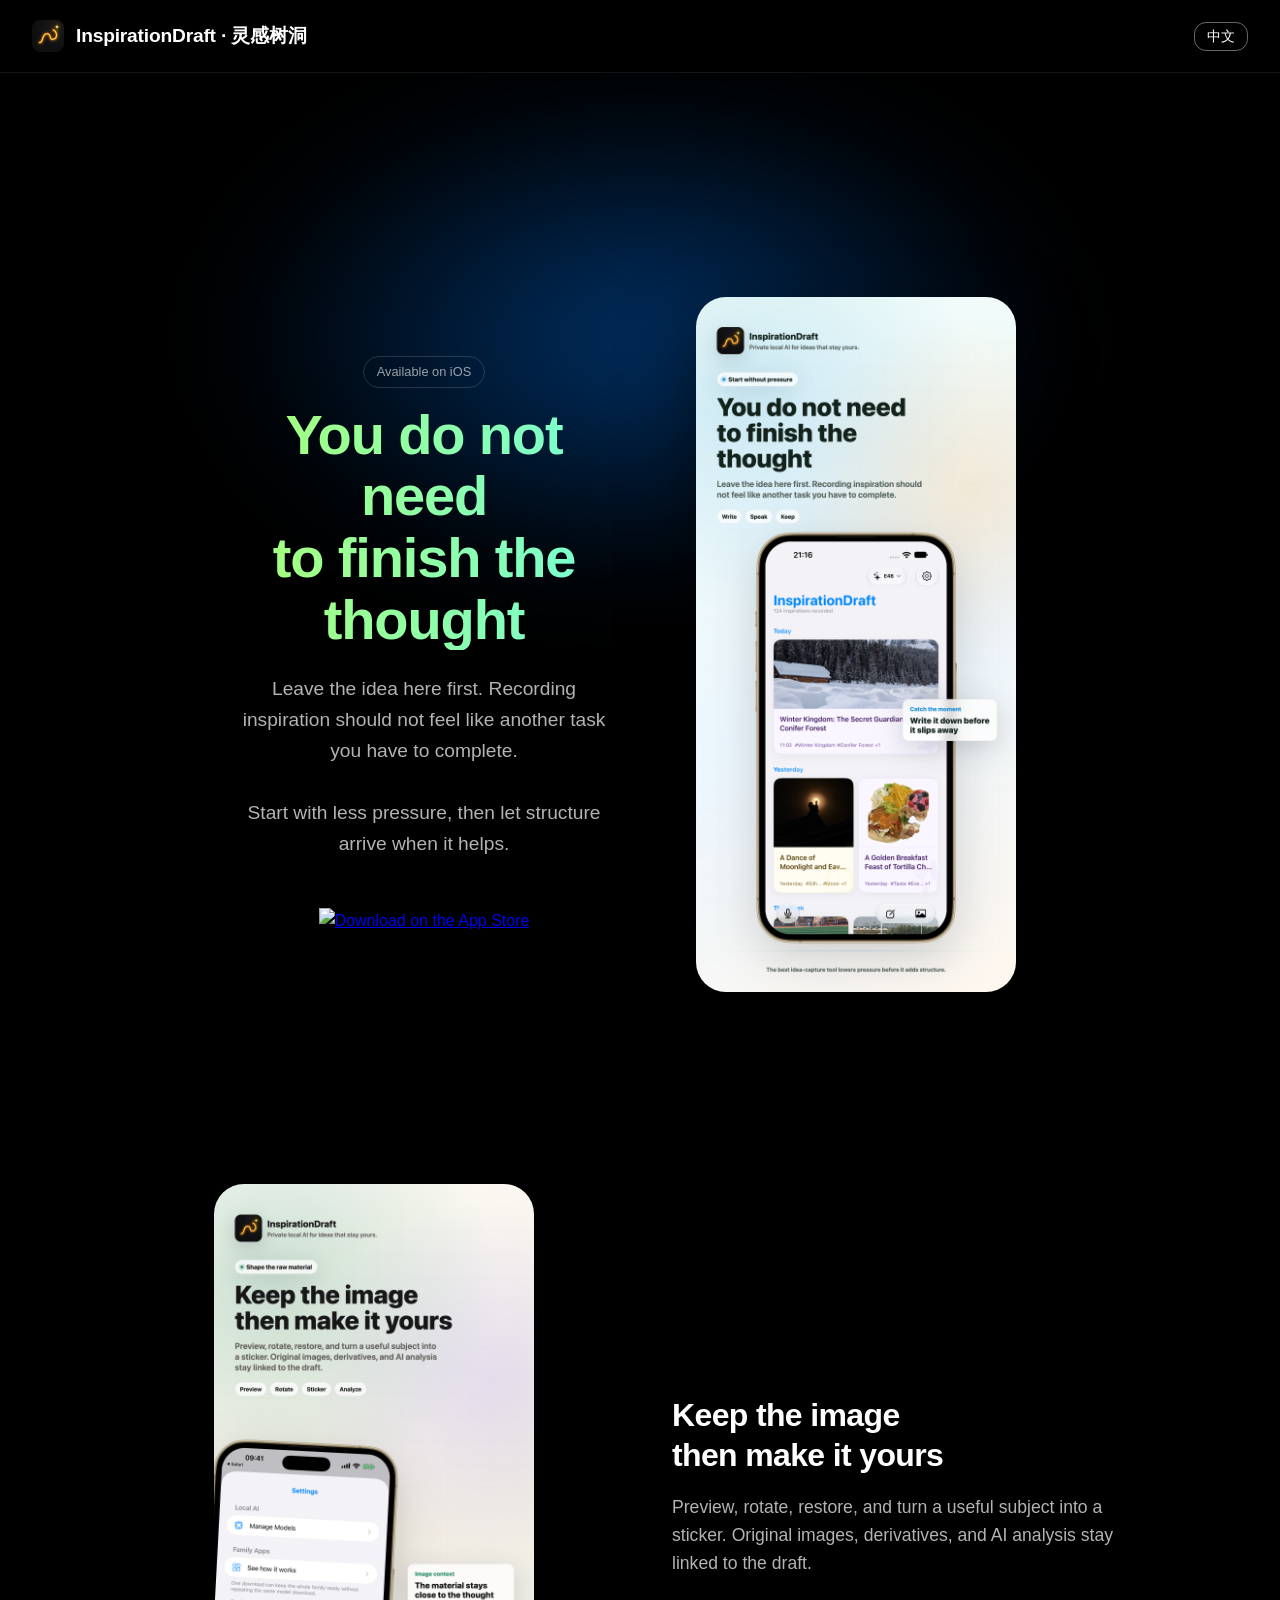
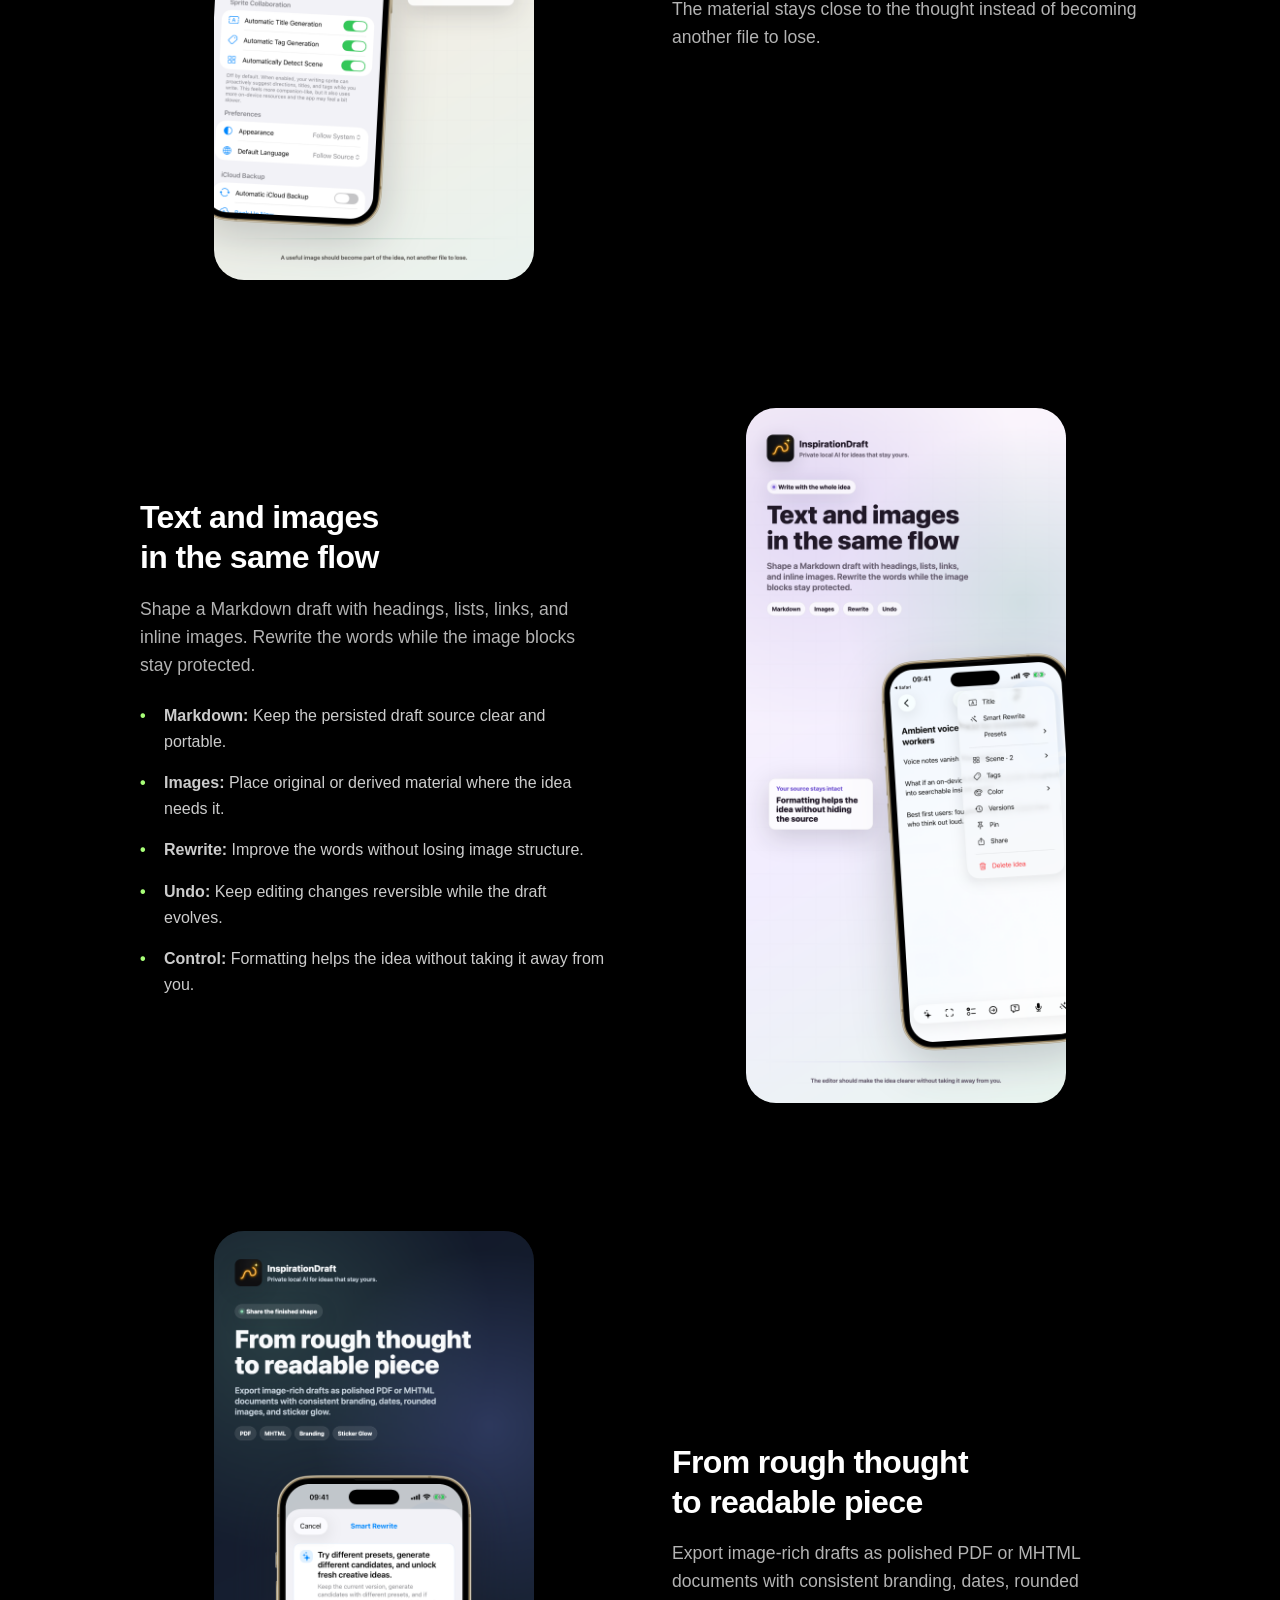
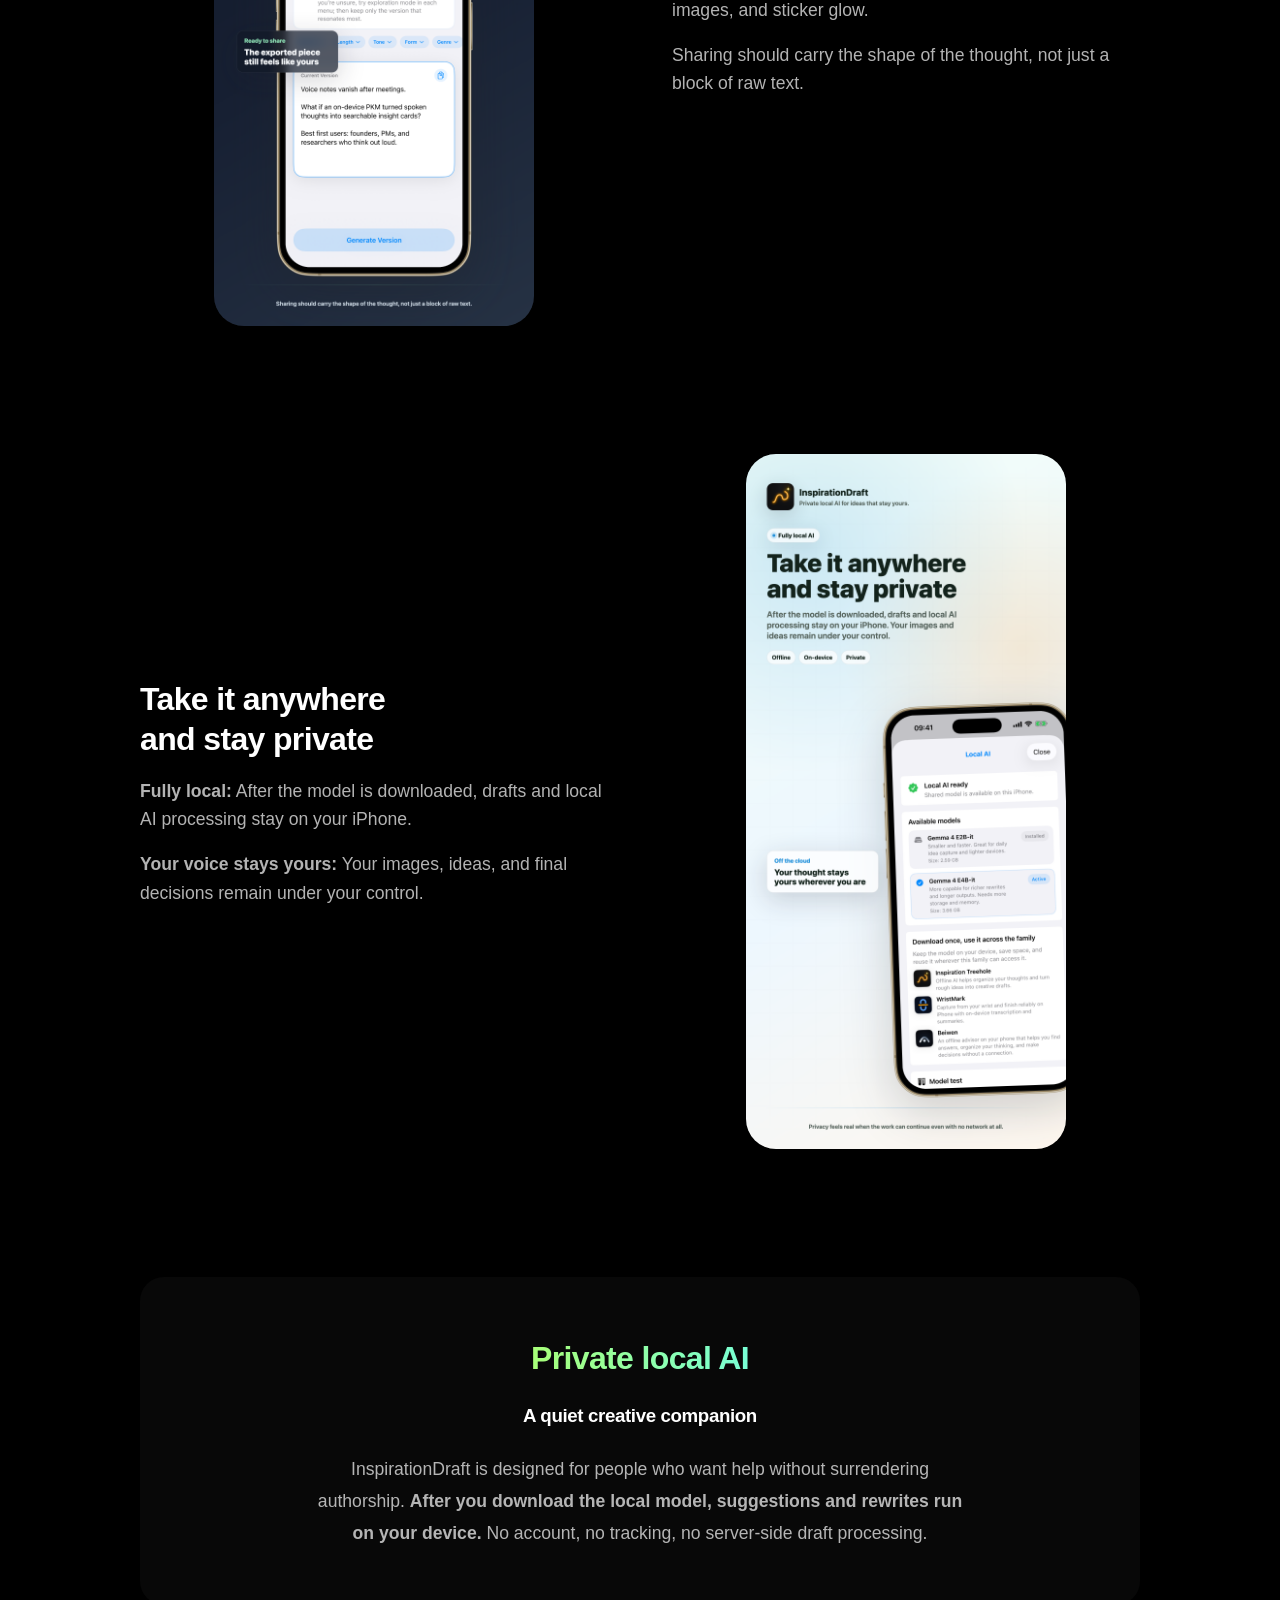
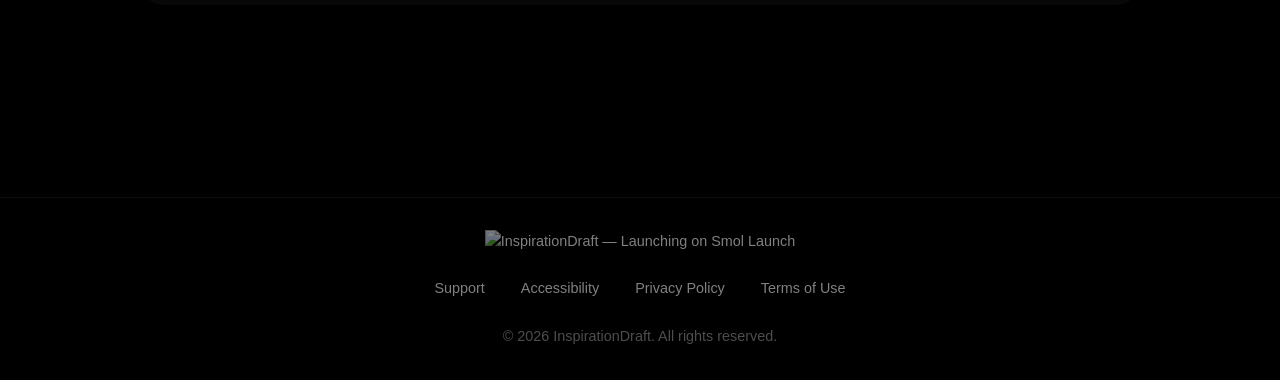
==== index.html @ 580e262c "site: remove third-party material example" ====
<!DOCTYPE html>
<html lang="en">
<head>
  <meta charset="UTF-8">
  <meta name="viewport" content="width=device-width, initial-scale=1.0">
  <title>InspirationDraft · 灵感树洞 — Every idea deserves to grow</title>
  <script src="js/main.js" defer></script>
  <link rel="stylesheet" href="css/style.css">
  <style>
    body { padding: 0; margin: 0; font-family: -apple-system, BlinkMacSystemFont, "Segoe UI", Roboto, Helvetica, Arial, sans-serif; background: #000; color: #fff; line-height: 1.6; }
    .text-gradient { background: linear-gradient(90deg, #a8ff78, #78ffd6); -webkit-background-clip: text; -webkit-text-fill-color: transparent; }
    nav { display: flex; align-items: center; gap: 0.75rem; padding: 1.25rem 2rem; border-bottom: 1px solid rgba(255,255,255,0.08); background: rgba(0,0,0,0.8); backdrop-filter: blur(10px); position: sticky; top: 0; z-index: 100; }
    .container { max-width: 1000px; margin: 0 auto; padding: 4rem 2rem; }
    
    /* Hero */
    .hero { display: flex; align-items: center; gap: 4rem; margin-bottom: 6rem; }
    .hero-text { flex: 1; }
    .hero h1 { font-size: 3.5rem; margin-bottom: 1.5rem; line-height: 1.1; letter-spacing: -0.02em; }
    .hero p { font-size: 1.2rem; color: rgba(255,255,255,0.7); margin-bottom: 2rem; }
    
    .hero-visual { flex: 1; display: flex; justify-content: center; }
    .screenshot-frame {
        width: min(100%, 320px);
        aspect-ratio: 1320 / 2868;
        border-radius: 30px;
        overflow: hidden;
        background: rgba(255,255,255,0.04);
        box-shadow: 0 24px 70px rgba(0,0,0,0.5);
    }
    .screenshot-frame img {
        display: block;
        width: 100%;
        height: 100%;
        object-fit: cover;
    }

    /* Feature Rows */
    .feature-row { display: flex; align-items: center; gap: 4rem; margin-bottom: 8rem; }
    .feature-row:nth-child(even) { flex-direction: row-reverse; }
    .feature-text { flex: 1; }
    .feature-text h2 { font-size: 2rem; margin-bottom: 1rem; line-height: 1.25; }
    .feature-text p { font-size: 1.1rem; color: rgba(255,255,255,0.7); }
    .feature-visual { flex: 1; display: flex; justify-content: center; }
    .feature-visual img.screenshot { width: 100%; height: 100%; }

    .methods-list { list-style: none; padding: 0; margin-top: 1.5rem; }
    .methods-list li { margin-bottom: 1rem; padding-left: 1.5rem; position: relative; color: rgba(255,255,255,0.8); }
    .methods-list li::before { content: "•"; color: #a8ff78; position: absolute; left: 0; font-weight: bold; }

    .privacy-section { background: rgba(255,255,255,0.03); border-radius: 24px; padding: 3.5rem 3rem; text-align: center; margin-bottom: 4rem; }
    .privacy-section h2 { margin-top: 0; font-size: 2rem; }

    footer { text-align: center; padding: 2rem; opacity: 0.5; font-size: 0.9rem; border-top: 1px solid rgba(255,255,255,0.1); }
    footer a { color: #fff; margin: 0 1rem; text-decoration: none; }
    footer a:hover { text-decoration: underline; }

    @media (max-width: 768px) {
        .hero, .feature-row, .feature-row:nth-child(even) { flex-direction: column; text-align: center; gap: 3rem; margin-bottom: 5rem; }
        .hero h1 { font-size: 2.5rem; }
        .methods-list li { text-align: left; }
    }
  </style>
</head>
<body>
  <nav id="site-nav" style="justify-content: space-between;">
    <div style="display:flex; align-items:center; gap:0.75rem;">
      <img src="icons/app_icon.png" alt="InspirationDraft Icon" style="width: 32px; height: 32px; border-radius: 8px;">
      <span data-i18n="nav.brand" style="font-weight: 600; font-size: 1.2rem; letter-spacing: -0.01em;">InspirationDraft · 灵感树洞</span>
    </div>
    <button onclick="toggleLang()" id="lang-btn" style="background:none; border:1px solid rgba(255,255,255,0.4); color:white; border-radius:12px; padding:4px 12px; cursor:pointer; font-size: 0.9rem;">中文</button>
  </nav>

  <div class="container">
    <!-- Hero Section -->
    <section class="hero">
      <div class="hero-text">
        <div data-i18n="hero.badge" style="display:inline-block; border: 1px solid rgba(255,255,255,0.15); border-radius: 20px; padding: 0.3rem 0.8rem; font-size: 0.8rem; margin-bottom: 1rem; color: rgba(255,255,255,0.6);">Available on iOS</div>
        <h1 class="text-gradient" data-i18n="hero.title">You do not need<br>to finish the thought</h1>
        <p data-i18n="hero.p1">Leave the idea here first. Recording inspiration should not feel like another task you have to complete.</p>
        <p data-i18n="hero.p2">Start with less pressure, then let structure arrive when it helps.</p>
        <a href="https://apps.apple.com/app/id6772732983" target="_blank" rel="noopener" style="display:inline-block; margin-top: 1rem;">
          <img id="app-store-badge" src="https://tools.applemediaservices.com/api/badges/download-on-the-app-store/black/en-us?size=250x83" alt="Download on the App Store" style="height: 44px;">
        </a>
      </div>
      <div class="hero-visual">
        <div class="screenshot-frame">
          <img class="screenshot fancy-screenshot" data-screenshot="1" src="appstore/inspirationdraft-fancy-screenshots/output/en/iphone-6.9-01.png" alt="InspirationDraft home screenshot" fetchpriority="high">
        </div>
      </div>
    </section>

    <!-- Feature 1: Capture and organize -->
    <section class="feature-row">
      <div class="feature-text">
        <h2 data-i18n="feature1.title">Capture the thought<br>then make it useful</h2>
        <p data-i18n="feature1.p1">Titles, tags, categories, and lightweight structure help you return later without turning capture into clerical work.</p>
        <p data-i18n="feature1.p2">Organize an idea in the background, or turn it into one or more reminders when it is ready to become a next step.</p>
      </div>
      <div class="feature-visual">
        <div class="screenshot-frame">
          <img class="screenshot fancy-screenshot" data-screenshot="2" src="appstore/inspirationdraft-fancy-screenshots/output/en/iphone-6.9-02.png" alt="InspirationDraft organization screenshot" loading="lazy">
        </div>
      </div>
    </section>

    <!-- Feature 2: Markdown Image Editing -->
    <section class="feature-row">
      <div class="feature-text">
        <h2 data-i18n="feature2.title">When you feel stuck<br>open a window</h2>
        <p data-i18n="feature2.p1">Local AI can extend, question, reframe, and suggest the next step without taking over your writing.</p>
        <ul class="methods-list">
          <li data-i18n="feature2.m1"><strong>Extend:</strong> Keep the idea moving when it starts to stall.</li>
          <li data-i18n="feature2.m2"><strong>Question:</strong> Ask for a sharper angle or a missing constraint.</li>
          <li data-i18n="feature2.m3"><strong>Reframe:</strong> Try another perspective without losing the core thought.</li>
          <li data-i18n="feature2.m4"><strong>Next step:</strong> Turn a vague idea into one concrete move.</li>
          <li data-i18n="feature2.m5"><strong>Control:</strong> AI stays a quiet companion until you decide what to keep.</li>
        </ul>
      </div>
      <div class="feature-visual">
        <div class="screenshot-frame">
          <img class="screenshot fancy-screenshot" data-screenshot="3" src="appstore/inspirationdraft-fancy-screenshots/output/en/iphone-6.9-03.png" alt="InspirationDraft suggestion screenshot" loading="lazy">
        </div>
      </div>
    </section>

    <!-- Feature 3: Rich Export -->
    <section class="feature-row">
      <div class="feature-text">
        <h2 data-i18n="feature3.title">Take it anywhere<br>and stay private</h2>
        <p data-i18n="feature3.p1">After the model is downloaded, drafts and local AI inference stay on your iPhone instead of being handed to a cloud model.</p>
        <p data-i18n="feature3.p2">No signal required. Privacy feels real when the work can continue offline.</p>
      </div>
      <div class="feature-visual">
        <div class="screenshot-frame">
          <img class="screenshot fancy-screenshot" data-screenshot="4" src="appstore/inspirationdraft-fancy-screenshots/output/en/iphone-6.9-04.png" alt="InspirationDraft local AI screenshot" loading="lazy">
        </div>
      </div>
    </section>

    <!-- Feature 4: Private Local AI -->
    <section class="feature-row">
      <div class="feature-text">
        <h2 data-i18n="feature4.title">Writing, work, life,<br>stray ideas too</h2>
        <p data-i18n="feature4.p1"><strong>One private workspace:</strong> Keep articles, product notes, cooking sparks, plans, and unfinished thoughts together.</p>
        <p data-i18n="feature4.p2"><strong>Your voice stays yours:</strong> The final direction and wording always remain in your hands.</p>
      </div>
      <div class="feature-visual">
        <div class="screenshot-frame">
          <img class="screenshot fancy-screenshot" data-screenshot="5" src="appstore/inspirationdraft-fancy-screenshots/output/en/iphone-6.9-05.png" alt="InspirationDraft ownership screenshot" loading="lazy">
        </div>
      </div>
    </section>

    <!-- Privacy Section -->
    <section class="privacy-section">
      <h2 class="text-gradient" style="margin-bottom: 1rem; display:inline-block;" data-i18n="privacy.title1">Private local AI</h2>
      <h3 data-i18n="privacy.title2">A quiet creative companion</h3>
      <p data-i18n="privacy.p1" style="color: rgba(255,255,255,0.7); max-width: 650px; margin: 1.5rem auto 0; font-size: 1.1rem; line-height: 1.8;">
        InspirationDraft is designed for people who want help without surrendering authorship. <strong>After you download the local model, suggestions and rewrites run on your device.</strong> No account, no tracking, no server-side draft processing.
      </p>
    </section>

  </div>

  <footer>
    <div style="margin-bottom: 1.5rem;">
      <a href="https://smollaunch.com" target="_blank" rel="noopener">
        <img src="https://smollaunch.com/badges/launching.svg" alt="InspirationDraft — Launching on Smol Launch" loading="lazy" width="250" height="60">
      </a>
    </div>
    <div style="margin-bottom: 1.5rem;">
      <a href="support.html" data-i18n="footer.support">Support</a>
      <a href="accessibility.html">Accessibility</a>
      <a href="legal/privacy.html" data-i18n="footer.privacy">Privacy Policy</a>
      <a href="legal/terms.html" data-i18n="footer.terms">Terms of Use</a>
    </div>
    <div>&copy; 2026 InspirationDraft. All rights reserved.</div>
  </footer>
</body>
</html>
---- css/style.css ----
@import url('https://fonts.googleapis.com/css2?family=Inter:wght@300;400;500;600;700&display=swap');

:root {
  --color-bg: #000000;
  --color-surface: rgba(255, 255, 255, 0.03);
  --color-surface-hover: rgba(255, 255, 255, 0.08);
  --color-border: rgba(255, 255, 255, 0.1);
  --color-text-primary: #ffffff;
  --color-text-secondary: rgba(255, 255, 255, 0.6);
  --color-accent: #007aff;
  --neon-glow: rgba(0, 122, 255, 0.4);
}

body {
  font-family: -apple-system, BlinkMacSystemFont, 'Inter', 'PingFang SC', 'Helvetica Neue', Arial, sans-serif;
  background-color: var(--color-bg);
  color: var(--color-text-primary);
  line-height: 1.5;
  -webkit-font-smoothing: antialiased;
  margin: 0;
  overflow-x: hidden;
}

/* Typography */
h1, h2, h3, h4 {
  font-weight: 600;
  letter-spacing: -0.02em;
  margin: 0;
}

.text-gradient {
  background: linear-gradient(180deg, #FFFFFF 0%, rgba(255, 255, 255, 0.5) 100%);
  -webkit-background-clip: text;
  -webkit-text-fill-color: transparent;
  background-clip: text;
}

.accent-gradient {
  background: linear-gradient(90deg, #007aff 0%, #34C759 100%);
  -webkit-background-clip: text;
  -webkit-text-fill-color: transparent;
  background-clip: text;
}

/* Glassmorphism Navbar */
.navbar {
  position: fixed;
  top: 0;
  width: 100%;
  padding: 1rem 2rem;
  background: rgba(0, 0, 0, 0.4);
  backdrop-filter: blur(12px);
  -webkit-backdrop-filter: blur(12px);
  border-bottom: 1px solid var(--color-border);
  z-index: 100;
  display: flex;
  justify-content: space-between;
  align-items: center;
  box-sizing: border-box;
}

.nav-links a {
  color: var(--color-text-secondary);
  text-decoration: none;
  font-size: 0.9rem;
  transition: color 0.2s ease;
  margin-left: 1.5rem;
}

.nav-links a:hover {
  color: var(--color-text-primary);
}

/* Buttons */
.btn-primary {
  background-color: var(--color-text-primary);
  color: var(--color-bg);
  padding: 0.8rem 1.5rem;
  border-radius: 999px;
  font-weight: 500;
  text-decoration: none;
  display: inline-flex;
  align-items: center;
  gap: 0.5rem;
  transition: transform 0.2s ease;
}

.btn-primary:hover {
  transform: scale(1.02);
}

.btn-secondary {
  background-color: var(--color-surface);
  color: var(--color-text-primary);
  border: 1px solid var(--color-border);
  padding: 0.8rem 1.5rem;
  border-radius: 999px;
  font-weight: 500;
  text-decoration: none;
  display: inline-flex;
  align-items: center;
  transition: all 0.2s ease;
}

.btn-secondary:hover {
  background-color: var(--color-surface-hover);
}

/* Hero Section */
.hero {
  padding: 10rem 2rem 6rem;
  text-align: center;
  max-width: 800px;
  margin: 0 auto;
  position: relative;
}

.hero::before {
  content: '';
  position: absolute;
  top: -100px;
  left: 50%;
  transform: translateX(-50%);
  width: 1000px;
  height: 600px;
  background: radial-gradient(ellipse at center, var(--neon-glow) 0%, transparent 60%);
  z-index: -1;
  pointer-events: none;
  filter: blur(50px);
}

.hero h1 {
  font-size: clamp(3rem, 6vw, 4.5rem);
  line-height: 1.1;
  margin-bottom: 1.5rem;
}

.hero p {
  font-size: 1.25rem;
  color: var(--color-text-secondary);
  margin-bottom: 2.5rem;
  max-width: 600px;
  margin-left: auto;
  margin-right: auto;
}

/* App Store Preview */
.store-preview {
  max-width: 1280px;
  margin: 0 auto 3rem;
  padding: 1rem 2rem 3rem;
}

.section-kicker {
  color: #f5a20a;
  font-size: 0.82rem;
  font-weight: 700;
  letter-spacing: 0.08em;
  margin-bottom: 0.6rem;
  text-align: center;
  text-transform: uppercase;
}

.store-preview h2 {
  max-width: 760px;
  margin: 0 auto;
  text-align: center;
  font-size: clamp(2rem, 4vw, 3.4rem);
  line-height: 1.08;
}

.store-preview > p {
  max-width: 720px;
  margin: 1rem auto 2rem;
  color: var(--color-text-secondary);
  font-size: 1.05rem;
  text-align: center;
}

.store-screenshot-grid {
  display: grid;
  grid-template-columns: repeat(4, minmax(0, 1fr));
  gap: 1rem;
  align-items: start;
}

.store-screenshot-grid figure {
  margin: 0;
  padding: 0.55rem;
  border: 1px solid var(--color-border);
  border-radius: 22px;
  background:
    linear-gradient(180deg, rgba(255,255,255,0.08), rgba(255,255,255,0.02)),
    rgba(255,255,255,0.03);
  box-shadow: 0 24px 80px rgba(0, 0, 0, 0.28);
}

.store-screenshot-grid img {
  display: block;
  width: 100%;
  height: auto;
  border-radius: 16px;
  background: #07111f;
}

.store-screenshot-grid figcaption {
  padding: 0.75rem 0.25rem 0.25rem;
  color: rgba(255, 255, 255, 0.72);
  font-size: 0.88rem;
  font-weight: 600;
  text-align: center;
}

/* Bento Grid */
.bento-container {
  max-width: 1200px;
  margin: 0 auto;
  padding: 2rem;
  display: grid;
  grid-template-columns: repeat(12, 1fr);
  gap: 1.5rem;
}

.bento-card {
  background-color: var(--color-surface);
  border: 1px solid var(--color-border);
  border-radius: 24px;
  padding: 2rem;
  transition: all 0.3s ease;
  overflow: visible;
  position: relative;
}

.bento-card:hover {
  background-color: var(--color-surface-hover);
  border-color: rgba(255, 255, 255, 0.2);
}

.bento-item-large {
  grid-column: span 12;
}

@media (min-width: 768px) {
  .bento-item-large { grid-column: span 8; }
  .bento-item-medium { grid-column: span 4; }
  .bento-item-full { grid-column: span 12; display: flex; align-items: center; gap: 2rem; }
}

@media (max-width: 900px) {
  .store-screenshot-grid {
    grid-template-columns: repeat(2, minmax(0, 1fr));
  }
}

@media (max-width: 560px) {
  .navbar {
    padding: 0.9rem 1rem;
  }

  .nav-links {
    gap: 0.6rem !important;
  }

  .nav-links a {
    display: none;
  }

  .store-preview {
    padding-left: 1rem;
    padding-right: 1rem;
  }

  .store-screenshot-grid {
    display: flex;
    gap: 1rem;
    margin-left: -1rem;
    margin-right: -1rem;
    overflow-x: auto;
    padding: 0 1rem 0.5rem;
    scroll-snap-type: x mandatory;
  }

  .store-screenshot-grid figure {
    flex: 0 0 76%;
    scroll-snap-align: center;
  }

  .bento-card {
    padding: 1.4rem;
  }
}

.bento-card > img,
.bento-card > * > img:not(.device-watch .screen img):not(.device-phone .screen img) {
  width: 100%;
  height: auto;
  border-radius: 12px;
  margin-top: 1.5rem;
  box-shadow: 0 10px 30px rgba(0,0,0,0.5);
  transition: transform 0.5s cubic-bezier(0.16, 1, 0.3, 1);
}

.bento-card:hover > img,
.bento-card:hover > * > img:not(.device-watch .screen img):not(.device-phone .screen img) {
  transform: translateY(-5px);
}

.card-tag {
  font-size: 0.8rem;
  text-transform: uppercase;
  letter-spacing: 0.05em;
  color: var(--color-accent);
  margin-bottom: 0.5rem;
  display: block;
}

/* Device Mockups (Pure CSS) */
.device-watch {
  position: relative; background: #121314; border-radius: 54px; padding: 4px; /* Series 11 ultra-thin edge-to-edge bezel */
  box-shadow: inset 0 2px 5px rgba(255,255,255,0.4), inset 0 -2px 5px rgba(0,0,0,0.9), 0 20px 40px rgba(0,0,0,0.5);
  border: 1px solid #333; margin-top: 1.5rem; width: 195px; align-self: flex-start;
}
.device-watch::after {
  /* Digital Crown */
  content: ''; position: absolute; right: -5px; top: 55px; width: 5px; height: 34px;
  background: #2a2b2c; border-radius: 0 4px 4px 0; border: 1px solid #111; border-left: none; box-shadow: inset 0 1px 2px rgba(255,255,255,0.2);
}
.device-watch::before {
  /* Side Button */
  content: ''; position: absolute; right: -2px; top: 110px; width: 2px; height: 50px;
  background: #222; border-radius: 0 2px 2px 0;
}
.device-watch .screen {
  border-radius: 50px; overflow: hidden; background: #000; position: relative;
}
.device-watch .screen img {
  width: 100%; height: auto; display: block;
}

.device-phone {
  position: relative;
  width: min(246px, 85%);
  margin-top: 1.5rem;
  align-self: center;
  padding: 7px;
  border-radius: 15.5% / 7.2%;
  background:
    linear-gradient(145deg, rgba(255,255,255,0.34) 0%, rgba(255,255,255,0.08) 8%, transparent 18%),
    linear-gradient(155deg, #3d3f43 0%, #15171a 34%, #07080a 55%, #2a2c30 100%);
  border: 1px solid rgba(255,255,255,0.18);
  box-shadow:
    inset 0 0 0 1px rgba(255,255,255,0.08),
    inset 0 -10px 20px rgba(0,0,0,0.55),
    inset 0 10px 18px rgba(255,255,255,0.08),
    0 30px 60px rgba(0,0,0,0.7);
}
/* Side Buttons (Action, Volume Up/Down, Power) */
.device-phone::before {
  /* Power Button */
  content: '';
  position: absolute;
  right: -4px;
  top: 27%;
  width: 4px;
  height: 11.5%;
  background: linear-gradient(90deg, #0d0e10, #3a3c40);
  border-radius: 0 4px 4px 0;
  box-shadow: inset 1px 0 1px rgba(255,255,255,0.14);
}
.device-phone::after {
  /* Action + volume buttons */
  content: '';
  position: absolute;
  left: -4px;
  top: 15%;
  width: 4px;
  height: 25%;
  border-radius: 4px 0 0 4px;
  background:
    linear-gradient(
      to bottom,
      #34363a 0 15%,
      transparent 15% 32%,
      #34363a 32% 60%,
      transparent 60% 72%,
      #34363a 72% 100%
    );
  box-shadow: inset -1px 0 1px rgba(255,255,255,0.12);
}
.device-phone .screen {
  position: relative;
  aspect-ratio: 1320 / 2868;
  overflow: hidden;
  border-radius: 13.8% / 6.4%;
  background: #000;
  box-shadow:
    inset 0 0 0 1px rgba(255,255,255,0.05),
    0 0 0 1px rgba(0,0,0,0.55);
}
.device-phone .screen img {
  display: block;
  width: 100%;
  height: 100%;
  object-fit: cover;
  object-position: top;
}
.feature-side-phone {
  flex: 0 0 min(250px, 34%);
  margin-top: 0;
}

.feature-merge-watch {
  align-self: center;
  margin-top: 1.25rem;
}

/* Footer */
footer {
  border-top: 1px solid var(--color-border);
  padding: 4rem 2rem;
  margin-top: 4rem;
  text-align: center;
  color: var(--color-text-secondary);
  font-size: 0.9rem;
}

.footer-links {
  display: flex;
  justify-content: center;
  gap: 2rem;
  margin-bottom: 2rem;
}

.footer-links a {
  color: var(--color-text-secondary);
  text-decoration: none;
}

.footer-links a:hover {
  color: var(--color-text-primary);
}
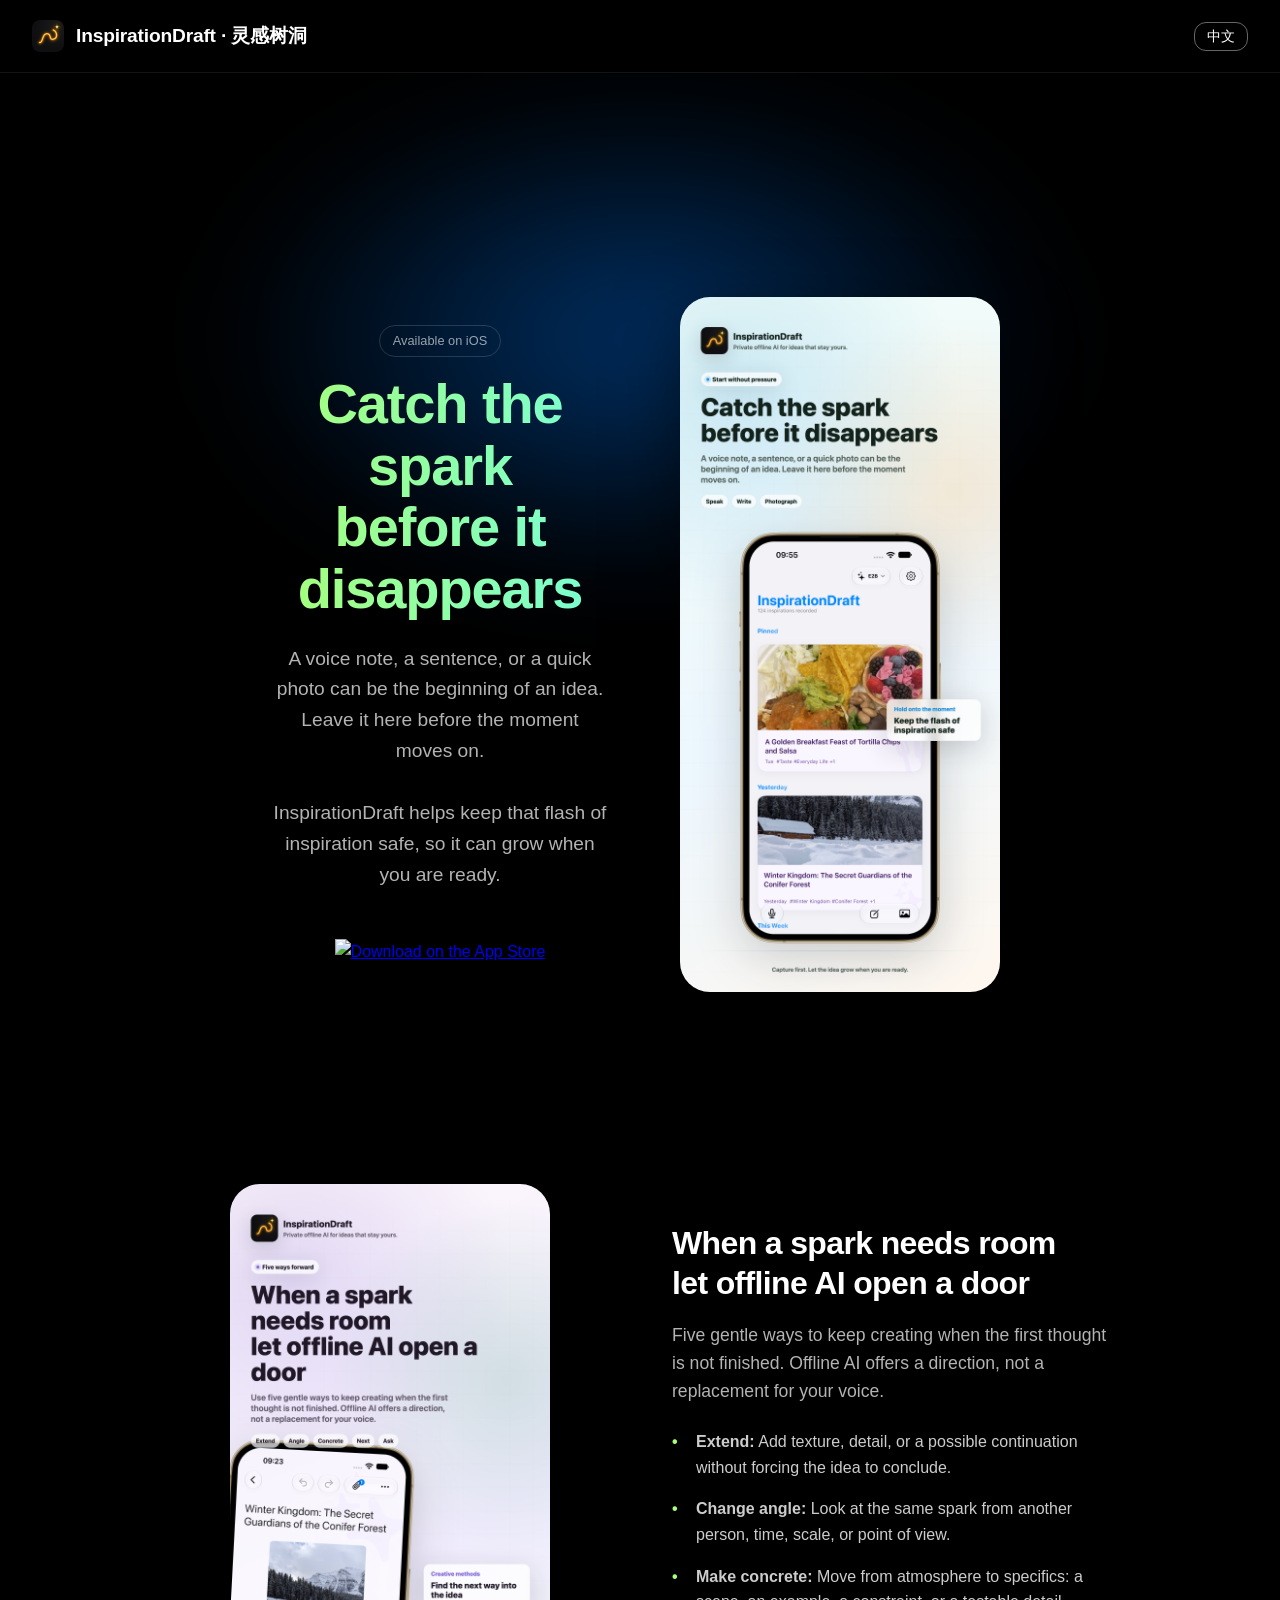
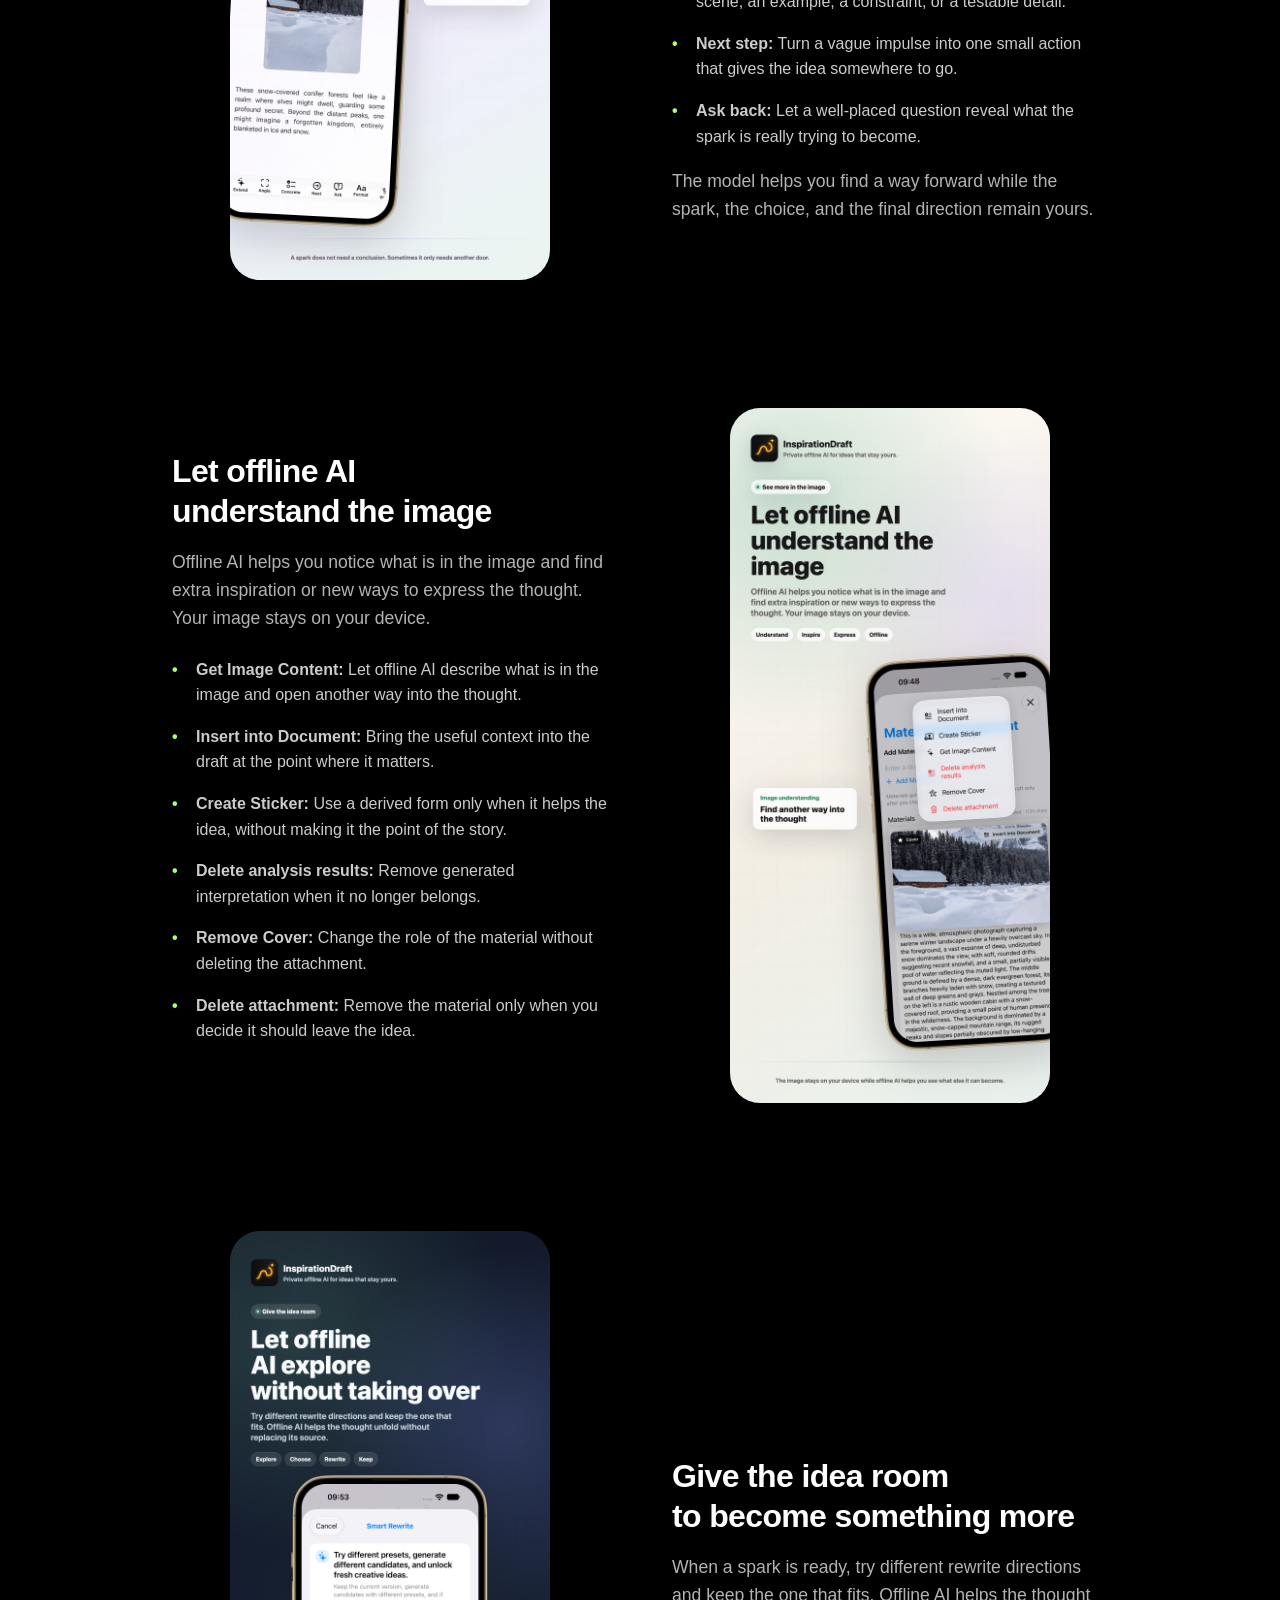
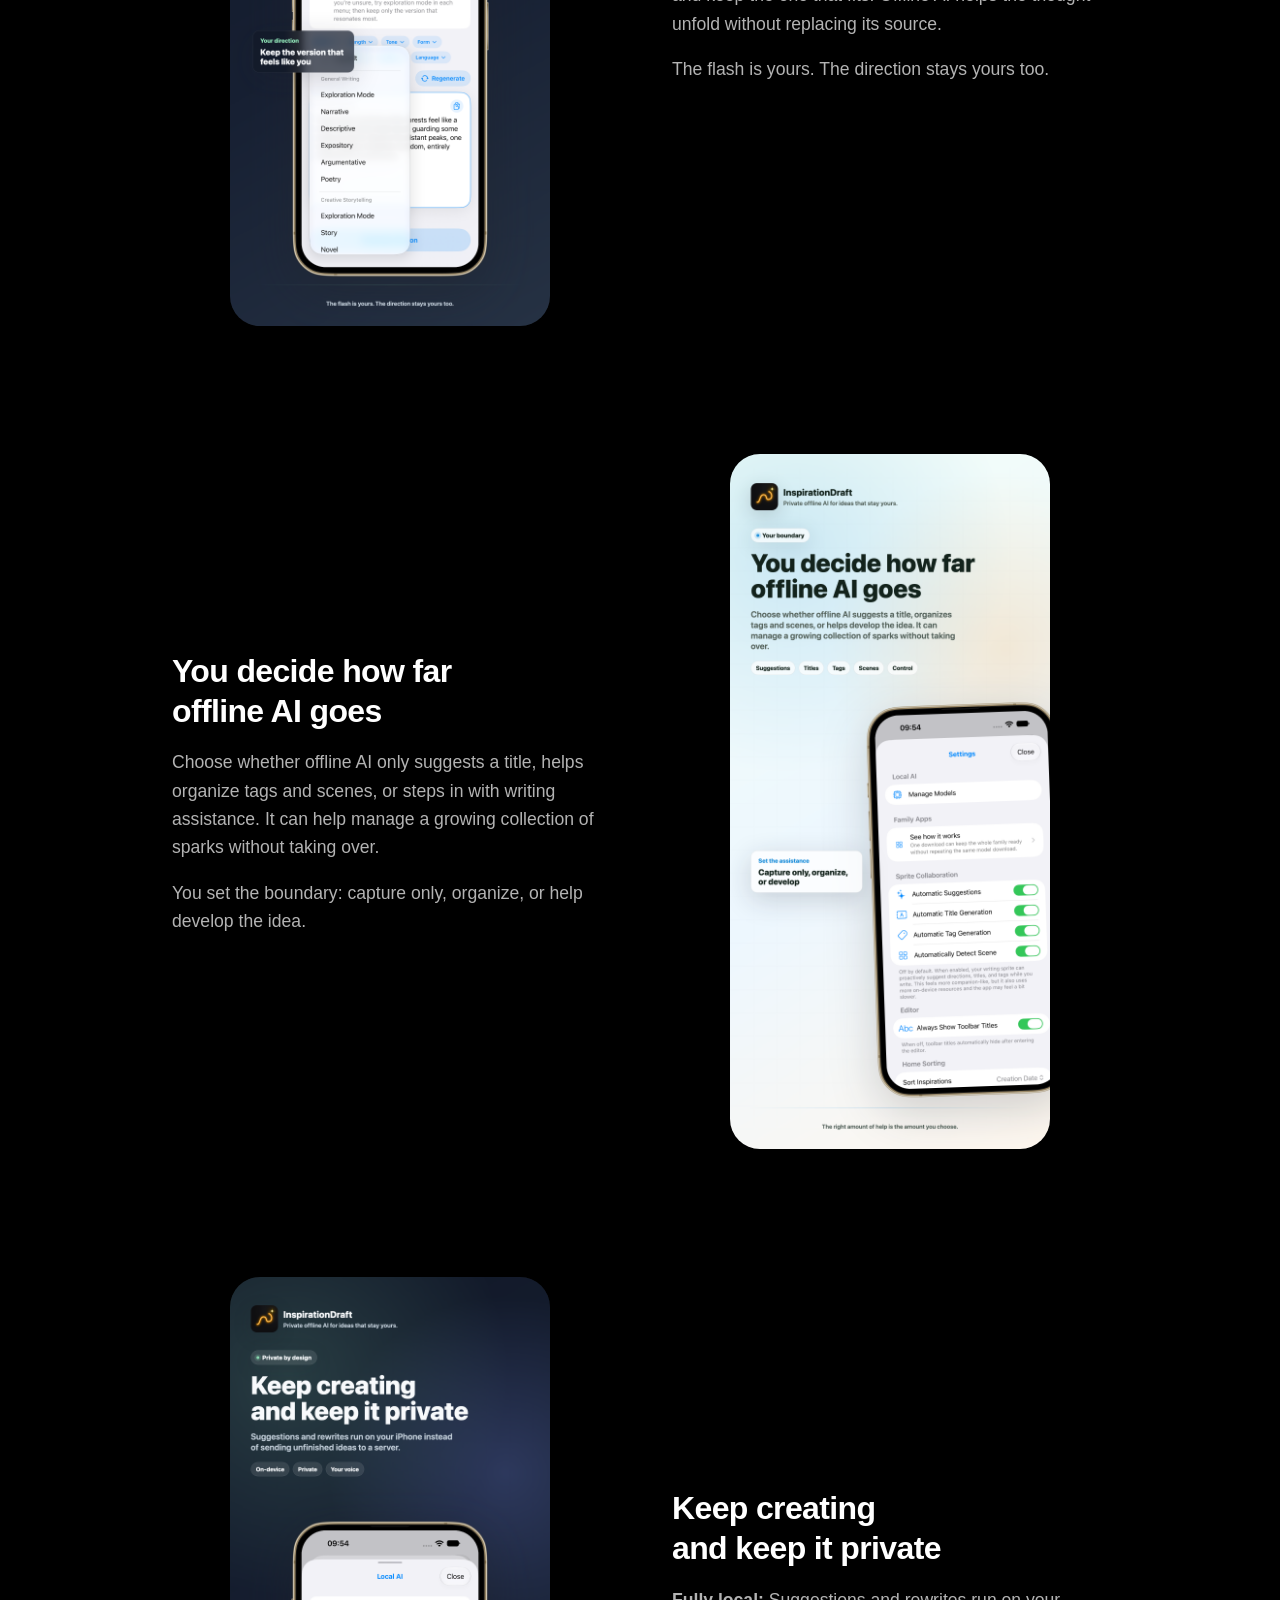
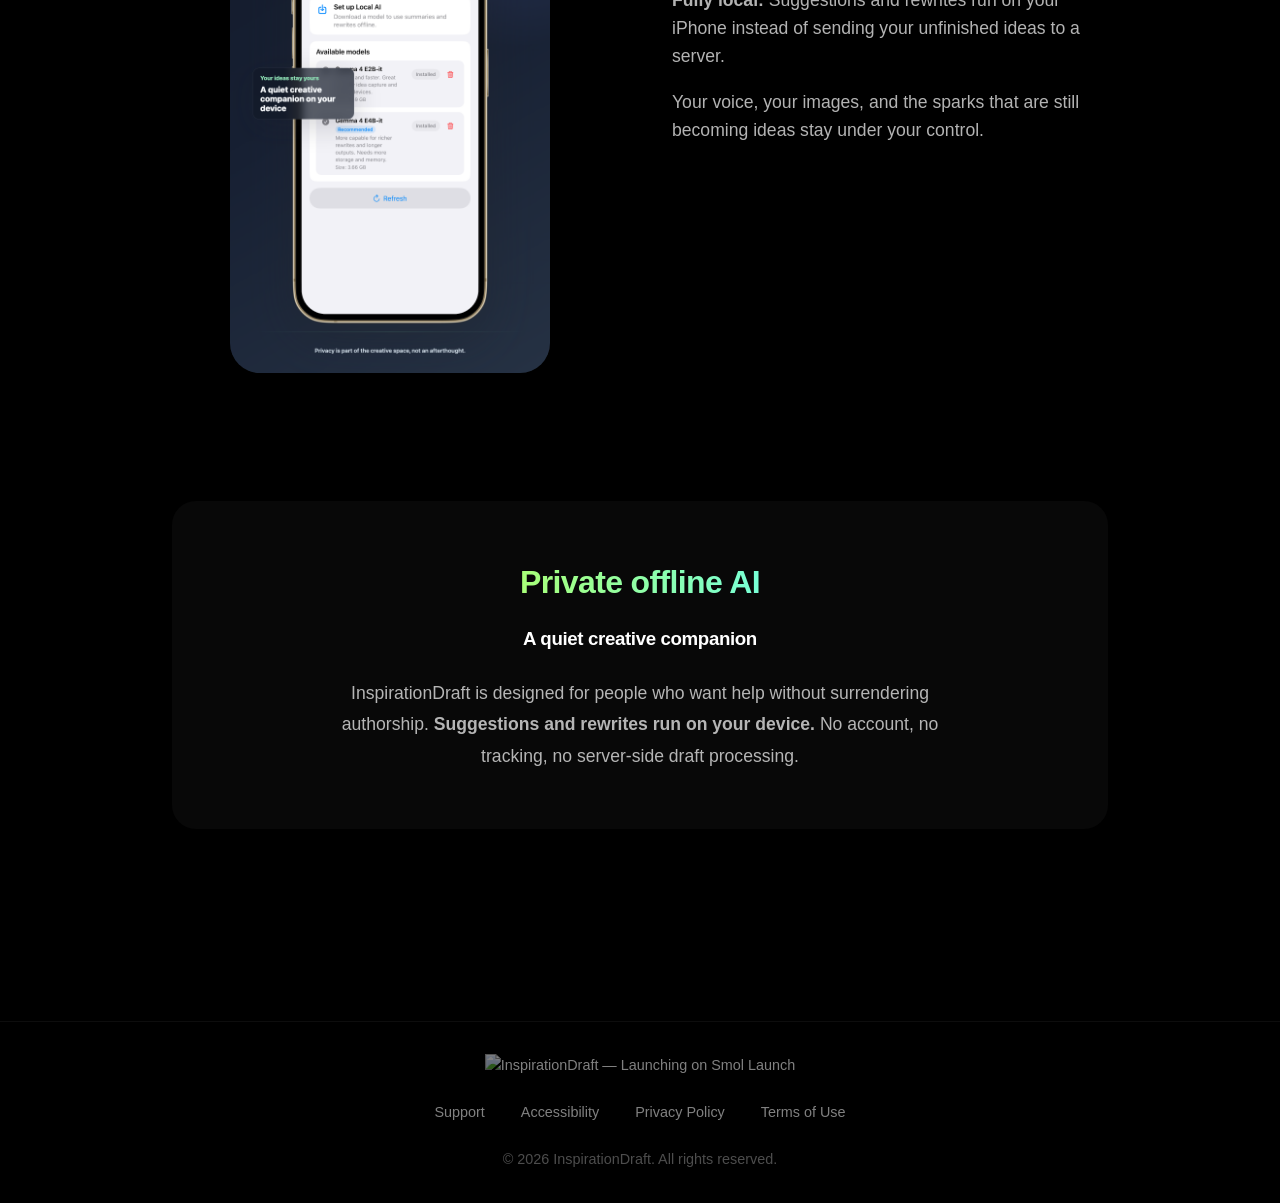
==== commit 7f9b1864: "Refresh InspirationDraft showcase website" ====
--- a/index.html
+++ b/index.html
@@ -7,18 +7,19 @@
   <script src="js/main.js" defer></script>
   <link rel="stylesheet" href="css/style.css">
   <style>
-    body { padding: 0; margin: 0; font-family: -apple-system, BlinkMacSystemFont, "Segoe UI", Roboto, Helvetica, Arial, sans-serif; background: #000; color: #fff; line-height: 1.6; }
+    *, *::before, *::after { box-sizing: border-box; }
+    body { padding: 0; margin: 0; width: 100%; overflow-x: hidden; font-family: -apple-system, BlinkMacSystemFont, "Segoe UI", Roboto, Helvetica, Arial, sans-serif; background: #000; color: #fff; line-height: 1.6; }
     .text-gradient { background: linear-gradient(90deg, #a8ff78, #78ffd6); -webkit-background-clip: text; -webkit-text-fill-color: transparent; }
-    nav { display: flex; align-items: center; gap: 0.75rem; padding: 1.25rem 2rem; border-bottom: 1px solid rgba(255,255,255,0.08); background: rgba(0,0,0,0.8); backdrop-filter: blur(10px); position: sticky; top: 0; z-index: 100; }
-    .container { max-width: 1000px; margin: 0 auto; padding: 4rem 2rem; }
+    nav { display: flex; align-items: center; gap: 0.75rem; width: 100%; padding: 1.25rem 2rem; border-bottom: 1px solid rgba(255,255,255,0.08); background: rgba(0,0,0,0.8); backdrop-filter: blur(10px); position: sticky; top: 0; z-index: 100; }
+    .container { width: 100%; max-width: 1000px; margin: 0 auto; padding: 4rem 2rem; }
     
     /* Hero */
     .hero { display: flex; align-items: center; gap: 4rem; margin-bottom: 6rem; }
-    .hero-text { flex: 1; }
+    .hero-text { flex: 1; min-width: 0; }
     .hero h1 { font-size: 3.5rem; margin-bottom: 1.5rem; line-height: 1.1; letter-spacing: -0.02em; }
     .hero p { font-size: 1.2rem; color: rgba(255,255,255,0.7); margin-bottom: 2rem; }
     
-    .hero-visual { flex: 1; display: flex; justify-content: center; }
+    .hero-visual { flex: 1; min-width: 0; display: flex; justify-content: center; }
     .screenshot-frame {
         width: min(100%, 320px);
         aspect-ratio: 1320 / 2868;
@@ -37,11 +38,11 @@
     /* Feature Rows */
     .feature-row { display: flex; align-items: center; gap: 4rem; margin-bottom: 8rem; }
     .feature-row:nth-child(even) { flex-direction: row-reverse; }
-    .feature-text { flex: 1; }
+    .feature-text { flex: 1; min-width: 0; }
     .feature-text h2 { font-size: 2rem; margin-bottom: 1rem; line-height: 1.25; }
     .feature-text p { font-size: 1.1rem; color: rgba(255,255,255,0.7); }
-    .feature-visual { flex: 1; display: flex; justify-content: center; }
-    .feature-visual img.screenshot { width: 100%; height: 100%; }
+    .feature-visual { flex: 1; min-width: 0; display: flex; justify-content: center; width: 100%; }
+    .feature-visual img.screenshot { width: 100%; max-width: 100%; height: 100%; }
 
     .methods-list { list-style: none; padding: 0; margin-top: 1.5rem; }
     .methods-list li { margin-bottom: 1rem; padding-left: 1.5rem; position: relative; color: rgba(255,255,255,0.8); }
@@ -55,7 +56,11 @@
     footer a:hover { text-decoration: underline; }
 
     @media (max-width: 768px) {
+        .container { padding: 3rem 1rem; }
         .hero, .feature-row, .feature-row:nth-child(even) { flex-direction: column; text-align: center; gap: 3rem; margin-bottom: 5rem; }
+        .hero, .feature-row { width: 100%; }
+        .hero-text, .feature-text, .hero-visual, .feature-visual { width: 100%; }
+        .screenshot-frame { width: min(100%, 320px); }
         .hero h1 { font-size: 2.5rem; }
         .methods-list li { text-align: left; }
     }
@@ -89,32 +94,40 @@
       </div>
     </section>
 
-    <!-- Feature 1: Capture and organize -->
-    <section class="feature-row">
-      <div class="feature-text">
-        <h2 data-i18n="feature1.title">Capture the thought<br>then make it useful</h2>
-        <p data-i18n="feature1.p1">Titles, tags, categories, and lightweight structure help you return later without turning capture into clerical work.</p>
-        <p data-i18n="feature1.p2">Organize an idea in the background, or turn it into one or more reminders when it is ready to become a next step.</p>
-      </div>
-      <div class="feature-visual">
-        <div class="screenshot-frame">
-          <img class="screenshot fancy-screenshot" data-screenshot="2" src="appstore/inspirationdraft-fancy-screenshots/output/en/iphone-6.9-02.png" alt="InspirationDraft organization screenshot" loading="lazy">
-        </div>
-      </div>
-    </section>
-
-    <!-- Feature 2: Markdown Image Editing -->
-    <section class="feature-row">
-      <div class="feature-text">
-        <h2 data-i18n="feature2.title">When you feel stuck<br>open a window</h2>
-        <p data-i18n="feature2.p1">Local AI can extend, question, reframe, and suggest the next step without taking over your writing.</p>
+    <!-- Feature 1: Offline AI creative methods -->
+    <section class="feature-row">
+      <div class="feature-text">
+        <h2 data-i18n="feature1.title">When a spark needs room<br>let offline AI open a door</h2>
+        <p data-i18n="feature1.p1">Five gentle ways to keep creating when the first thought is not finished. Offline AI offers a direction, not a replacement for your voice.</p>
         <ul class="methods-list">
-          <li data-i18n="feature2.m1"><strong>Extend:</strong> Keep the idea moving when it starts to stall.</li>
-          <li data-i18n="feature2.m2"><strong>Question:</strong> Ask for a sharper angle or a missing constraint.</li>
-          <li data-i18n="feature2.m3"><strong>Reframe:</strong> Try another perspective without losing the core thought.</li>
-          <li data-i18n="feature2.m4"><strong>Next step:</strong> Turn a vague idea into one concrete move.</li>
-          <li data-i18n="feature2.m5"><strong>Control:</strong> AI stays a quiet companion until you decide what to keep.</li>
+          <li data-i18n="feature1.m1"><strong>Extend:</strong> Add texture, detail, or a possible continuation without forcing the idea to conclude.</li>
+          <li data-i18n="feature1.m2"><strong>Change angle:</strong> Look at the same spark from another person, time, scale, or point of view.</li>
+          <li data-i18n="feature1.m3"><strong>Make concrete:</strong> Move from atmosphere to specifics: a scene, an example, a constraint, or a testable detail.</li>
+          <li data-i18n="feature1.m4"><strong>Next step:</strong> Turn a vague impulse into one small action that gives the idea somewhere to go.</li>
+          <li data-i18n="feature1.m5"><strong>Ask back:</strong> Let a well-placed question reveal what the spark is really trying to become.</li>
         </ul>
+        <p data-i18n="feature1.p2">The model helps you find a way forward while the spark, the choice, and the final direction remain yours.</p>
+      </div>
+      <div class="feature-visual">
+        <div class="screenshot-frame">
+          <img class="screenshot fancy-screenshot" data-screenshot="2" src="appstore/inspirationdraft-fancy-screenshots/output/en/iphone-6.9-02.png" alt="InspirationDraft image and text editing screenshot" loading="lazy">
+        </div>
+      </div>
+    </section>
+
+    <!-- Feature 2: Material menu actions -->
+    <section class="feature-row">
+      <div class="feature-text">
+        <h2 data-i18n="feature2.title">Let offline AI<br>understand the image</h2>
+        <p data-i18n="feature2.p1">Offline AI helps you notice what is in the image and find extra inspiration or new ways to express the thought. Your image stays on your device.</p>
+        <ul class="methods-list">
+          <li data-i18n="feature2.m1"><strong>Get Image Content:</strong> Let offline AI describe what is in the image and open another way into the thought.</li>
+          <li data-i18n="feature2.m2"><strong>Insert into Document:</strong> Bring the useful context into the draft at the point where it matters.</li>
+          <li data-i18n="feature2.m3"><strong>Create Sticker:</strong> Use a derived form only when it helps the idea, without making it the point of the story.</li>
+          <li data-i18n="feature2.m4"><strong>Delete analysis results:</strong> Remove generated interpretation when it no longer belongs.</li>
+          <li data-i18n="feature2.m5"><strong>Remove Cover:</strong> Change the role of the material without deleting the attachment.</li>
+          <li data-i18n="feature2.m6"><strong>Delete attachment:</strong> Remove the material only when you decide it should leave the idea.</li>
+        </ul>
       </div>
       <div class="feature-visual">
         <div class="screenshot-frame">
@@ -123,40 +136,54 @@
       </div>
     </section>
 
-    <!-- Feature 3: Rich Export -->
-    <section class="feature-row">
-      <div class="feature-text">
-        <h2 data-i18n="feature3.title">Take it anywhere<br>and stay private</h2>
-        <p data-i18n="feature3.p1">After the model is downloaded, drafts and local AI inference stay on your iPhone instead of being handed to a cloud model.</p>
-        <p data-i18n="feature3.p2">No signal required. Privacy feels real when the work can continue offline.</p>
-      </div>
-      <div class="feature-visual">
-        <div class="screenshot-frame">
-          <img class="screenshot fancy-screenshot" data-screenshot="4" src="appstore/inspirationdraft-fancy-screenshots/output/en/iphone-6.9-04.png" alt="InspirationDraft local AI screenshot" loading="lazy">
-        </div>
-      </div>
-    </section>
-
-    <!-- Feature 4: Private Local AI -->
-    <section class="feature-row">
-      <div class="feature-text">
-        <h2 data-i18n="feature4.title">Writing, work, life,<br>stray ideas too</h2>
-        <p data-i18n="feature4.p1"><strong>One private workspace:</strong> Keep articles, product notes, cooking sparks, plans, and unfinished thoughts together.</p>
-        <p data-i18n="feature4.p2"><strong>Your voice stays yours:</strong> The final direction and wording always remain in your hands.</p>
-      </div>
-      <div class="feature-visual">
-        <div class="screenshot-frame">
-          <img class="screenshot fancy-screenshot" data-screenshot="5" src="appstore/inspirationdraft-fancy-screenshots/output/en/iphone-6.9-05.png" alt="InspirationDraft ownership screenshot" loading="lazy">
+    <!-- Feature 3: Offline AI rewrite -->
+    <section class="feature-row">
+      <div class="feature-text">
+        <h2 data-i18n="feature3.title">Let offline AI explore<br>without taking over</h2>
+        <p data-i18n="feature3.p1">Try different rewrite directions and keep the candidate that fits. Text can change while the image blocks and the original thought stay protected.</p>
+        <p data-i18n="feature3.p2">Offline AI opens possibilities; the final wording and direction remain yours.</p>
+      </div>
+      <div class="feature-visual">
+        <div class="screenshot-frame">
+          <img class="screenshot fancy-screenshot" data-screenshot="4" src="appstore/inspirationdraft-fancy-screenshots/output/en/iphone-6.9-04.png" alt="InspirationDraft smart rewrite screenshot" loading="lazy">
+        </div>
+      </div>
+    </section>
+
+    <!-- Feature 4: Settings and control -->
+    <section class="feature-row">
+      <div class="feature-text">
+        <h2 data-i18n="feature4.title">You decide how far<br>offline AI goes</h2>
+        <p data-i18n="feature4.p1">Choose whether offline AI only suggests a title, helps organize tags and scenes, or steps in with writing assistance. It can help manage a growing collection of sparks without taking over.</p>
+        <p data-i18n="feature4.p2">You set the boundary: capture only, organize, or help develop the idea.</p>
+      </div>
+      <div class="feature-visual">
+        <div class="screenshot-frame">
+          <img class="screenshot fancy-screenshot" data-screenshot="5" src="appstore/inspirationdraft-fancy-screenshots/output/en/iphone-6.9-05.png" alt="InspirationDraft settings and offline AI screenshot" loading="lazy">
+        </div>
+      </div>
+    </section>
+
+    <!-- Feature 5: Private offline AI -->
+    <section class="feature-row">
+      <div class="feature-text">
+        <h2 data-i18n="feature5.title">Keep creating<br>and keep it private</h2>
+        <p data-i18n="feature5.p1"><strong>Fully local:</strong> Suggestions and rewrites run on your iPhone instead of sending your unfinished ideas to a server.</p>
+        <p data-i18n="feature5.p2">Your voice, your images, and the sparks that are still becoming ideas stay under your control.</p>
+      </div>
+      <div class="feature-visual">
+        <div class="screenshot-frame">
+          <img class="screenshot fancy-screenshot" data-screenshot="6" src="appstore/inspirationdraft-fancy-screenshots/output/en/iphone-6.9-06.png" alt="InspirationDraft private offline AI screenshot" loading="lazy">
         </div>
       </div>
     </section>
 
     <!-- Privacy Section -->
     <section class="privacy-section">
-      <h2 class="text-gradient" style="margin-bottom: 1rem; display:inline-block;" data-i18n="privacy.title1">Private local AI</h2>
+      <h2 class="text-gradient" style="margin-bottom: 1rem; display:inline-block;" data-i18n="privacy.title1">Private offline AI</h2>
       <h3 data-i18n="privacy.title2">A quiet creative companion</h3>
       <p data-i18n="privacy.p1" style="color: rgba(255,255,255,0.7); max-width: 650px; margin: 1.5rem auto 0; font-size: 1.1rem; line-height: 1.8;">
-        InspirationDraft is designed for people who want help without surrendering authorship. <strong>After you download the local model, suggestions and rewrites run on your device.</strong> No account, no tracking, no server-side draft processing.
+        InspirationDraft is designed for people who want help without surrendering authorship. <strong>Suggestions and rewrites run on your device.</strong> No account, no tracking, no server-side draft processing.
       </p>
     </section>
 
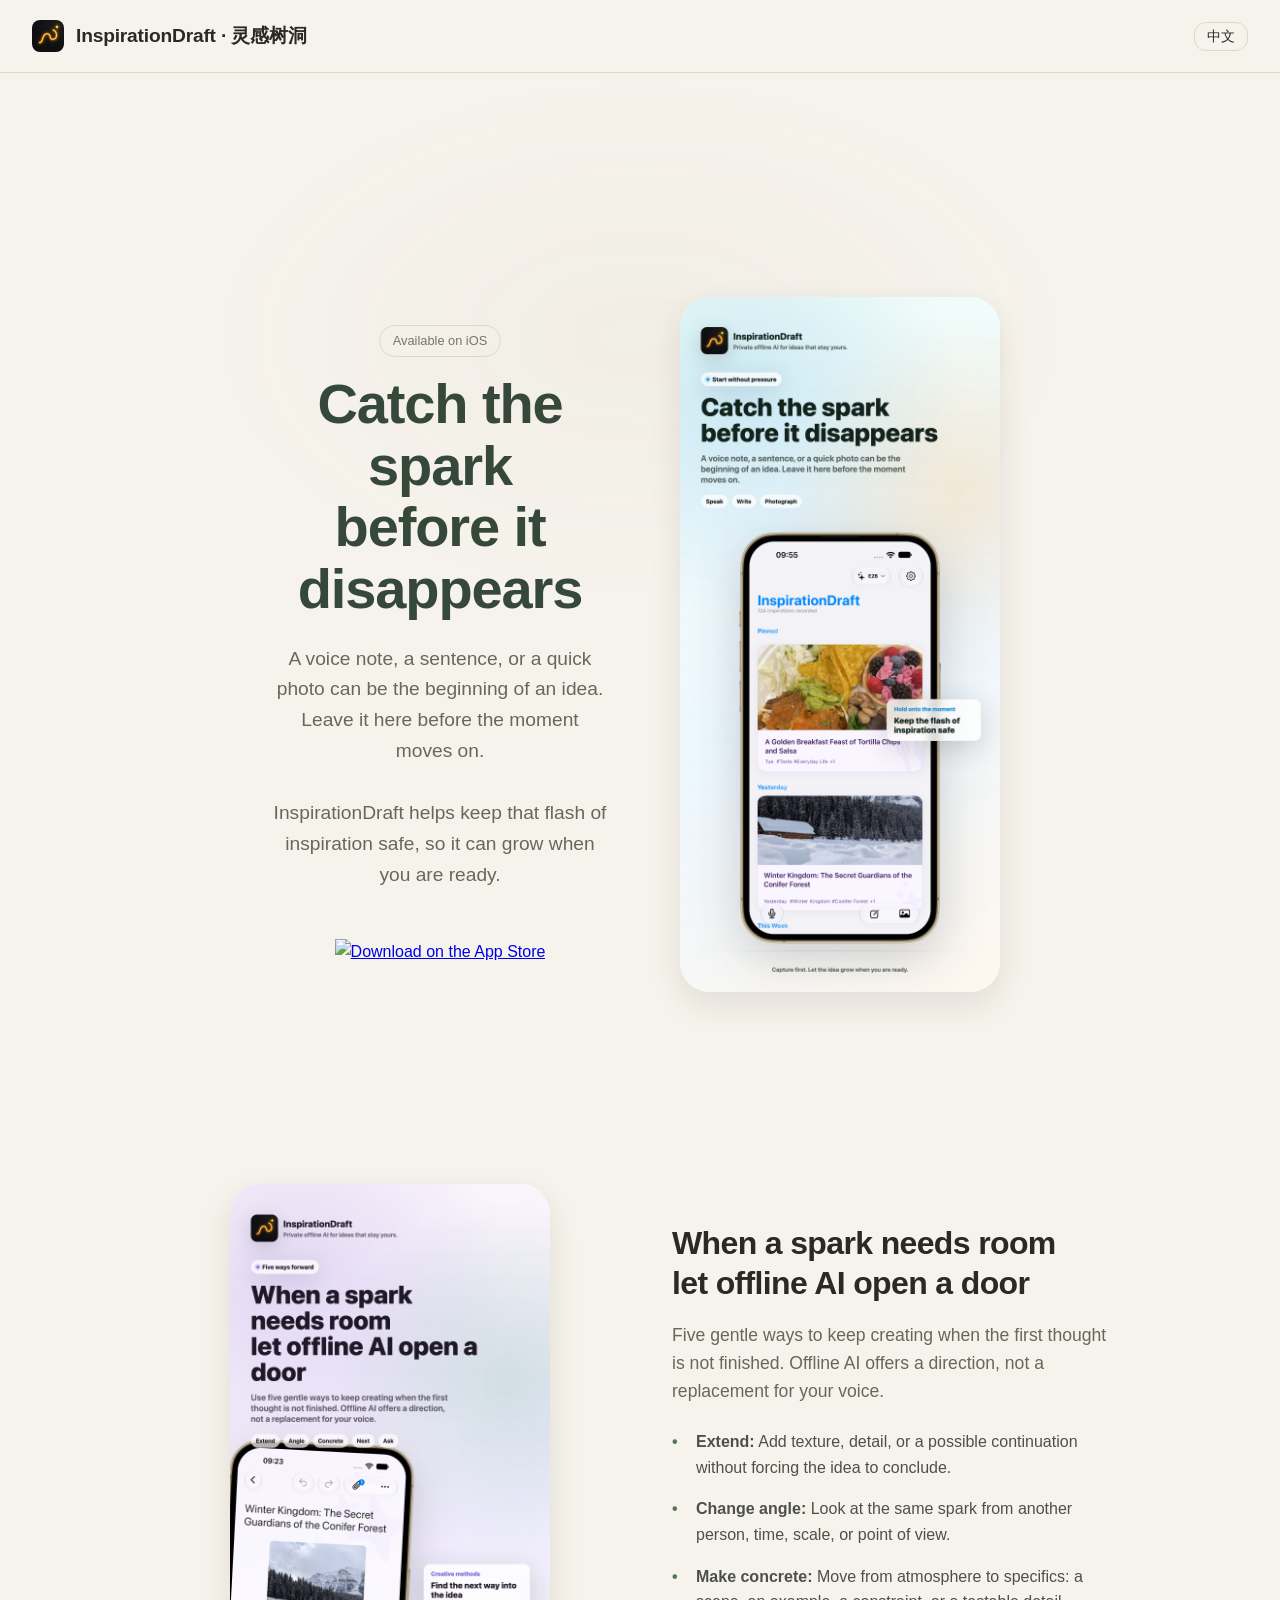
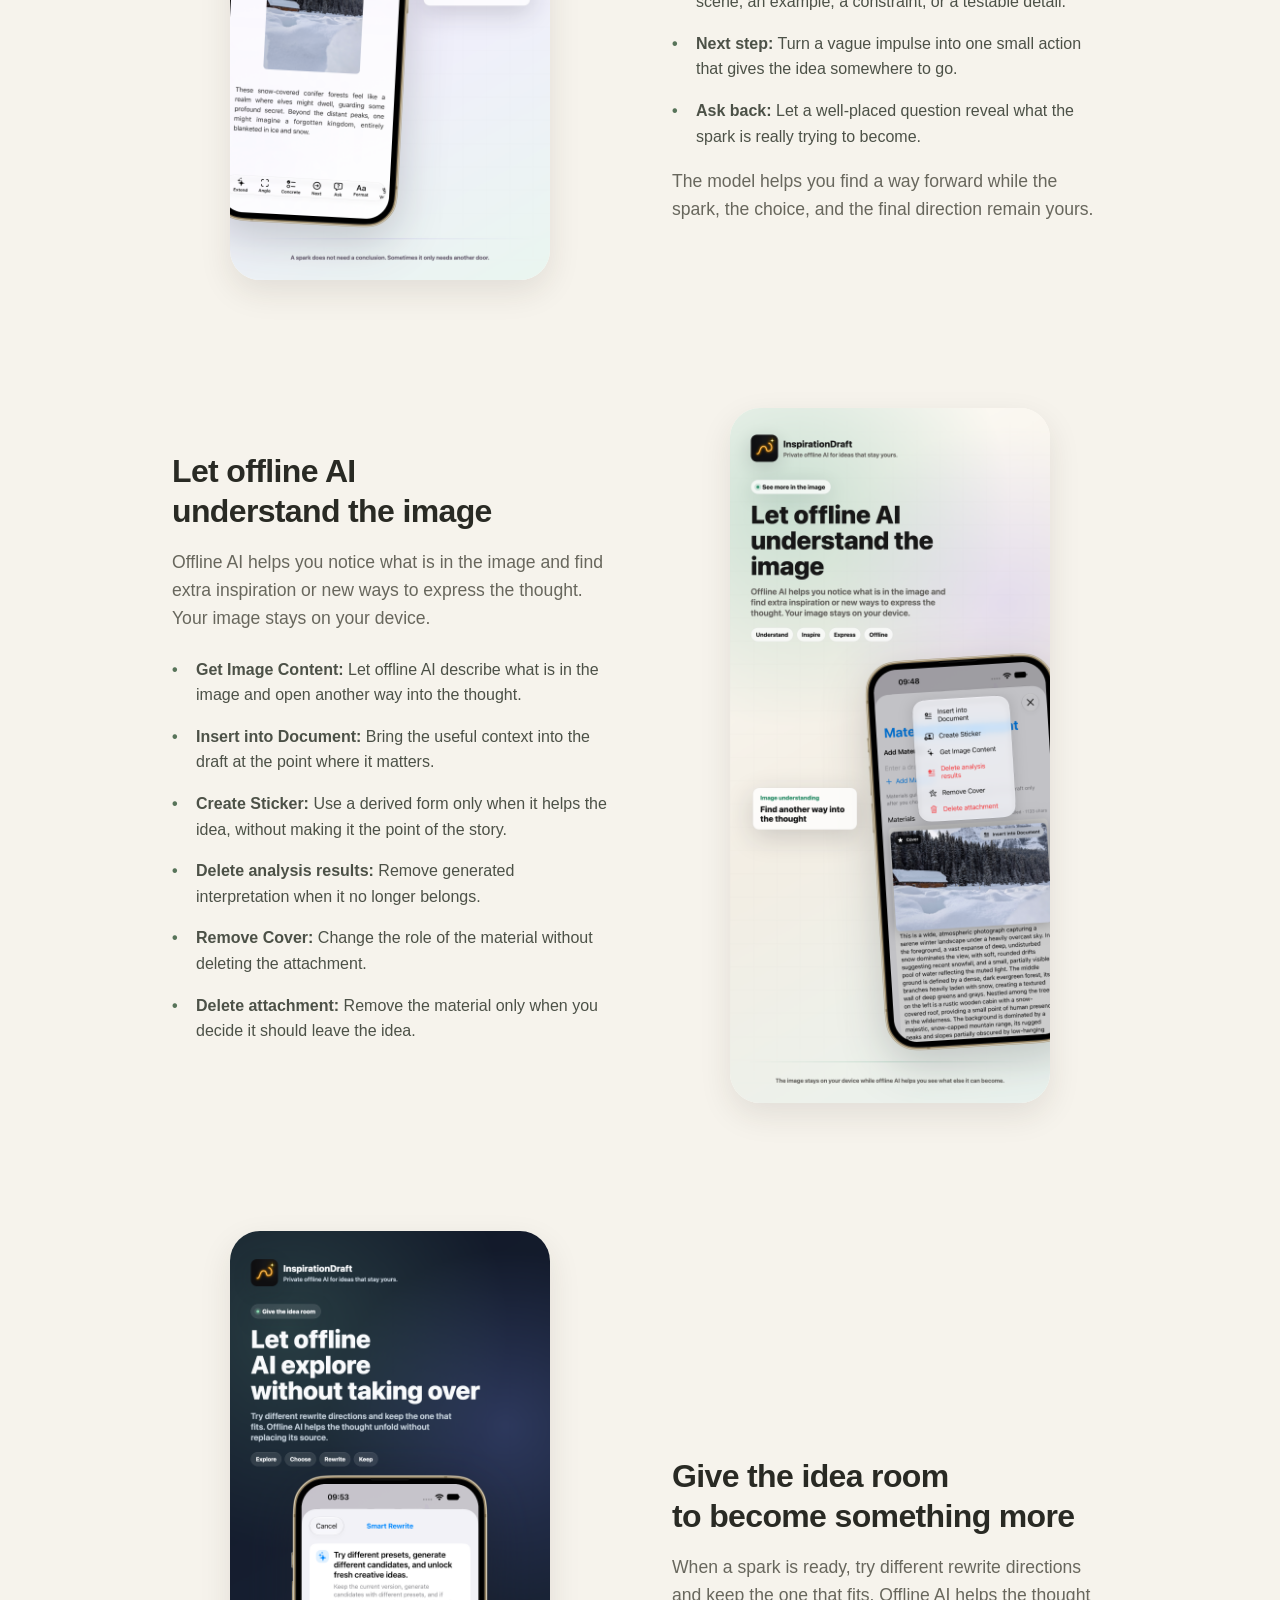
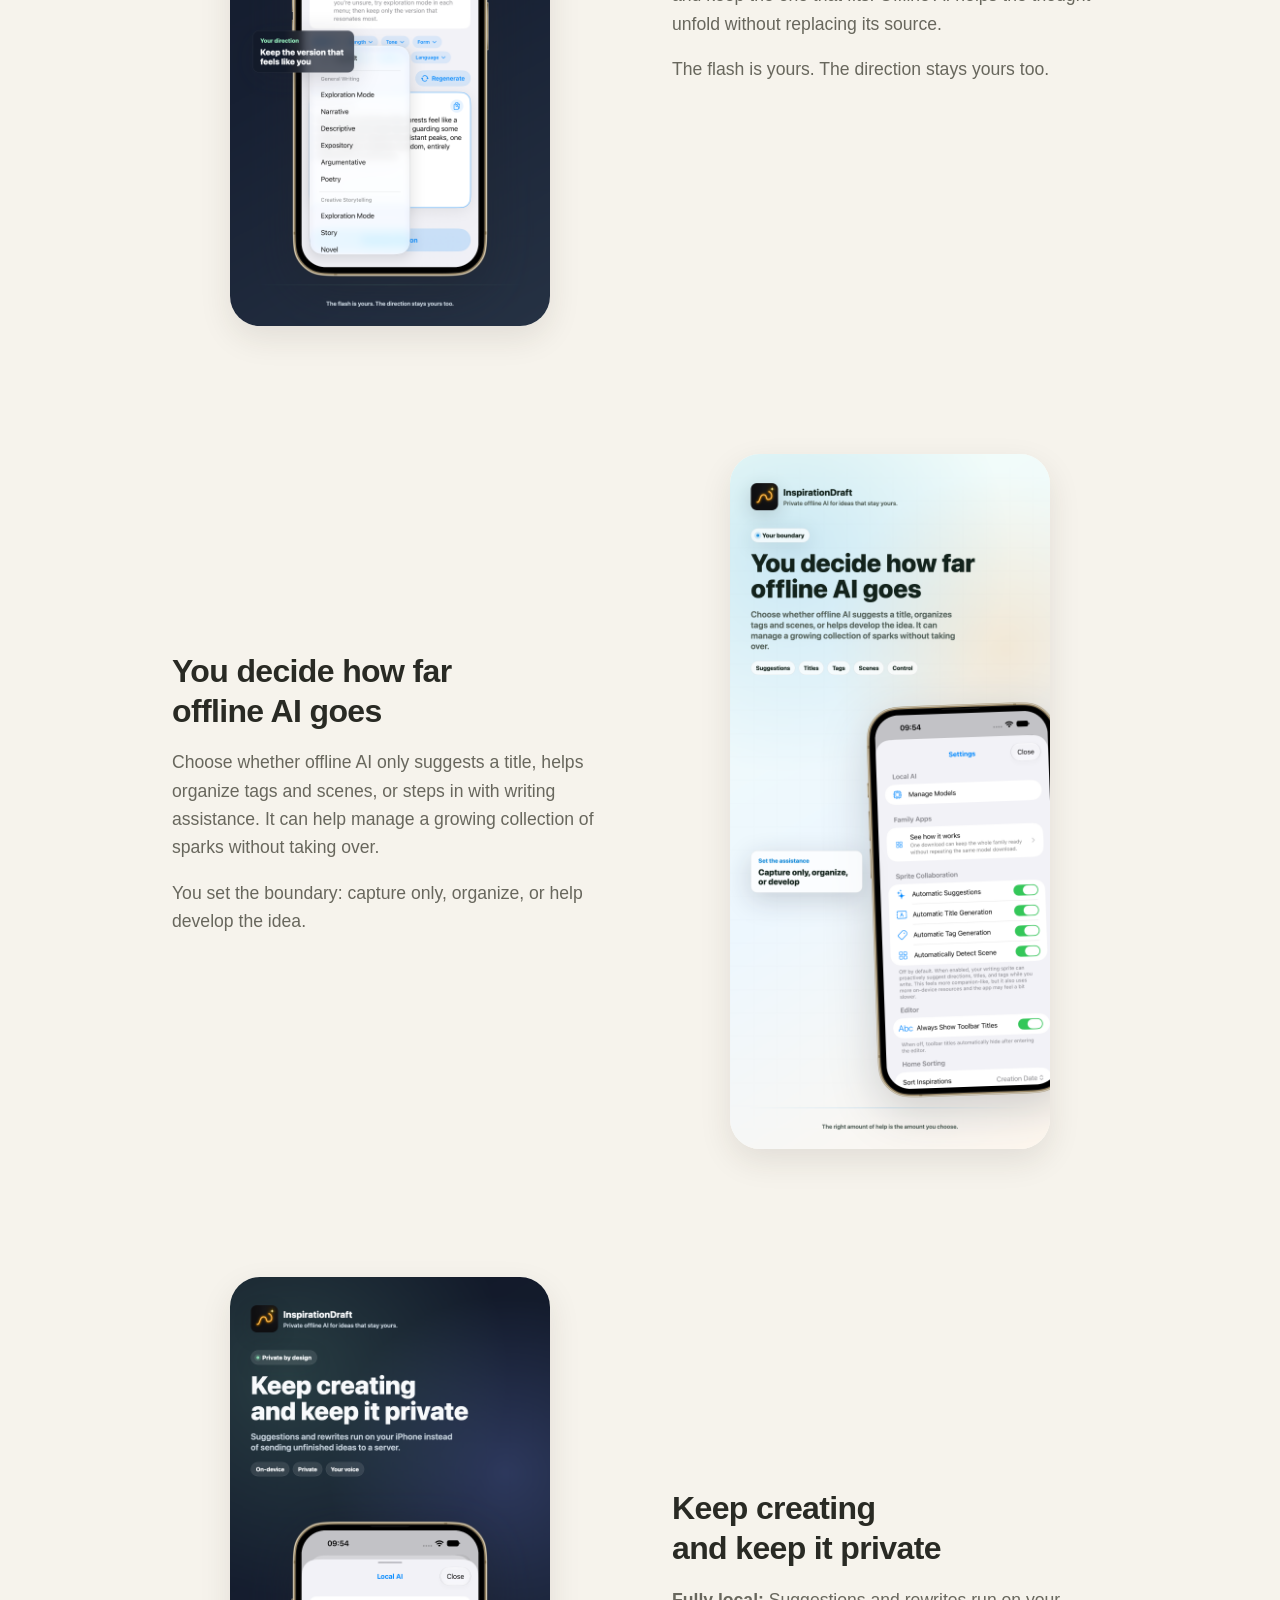
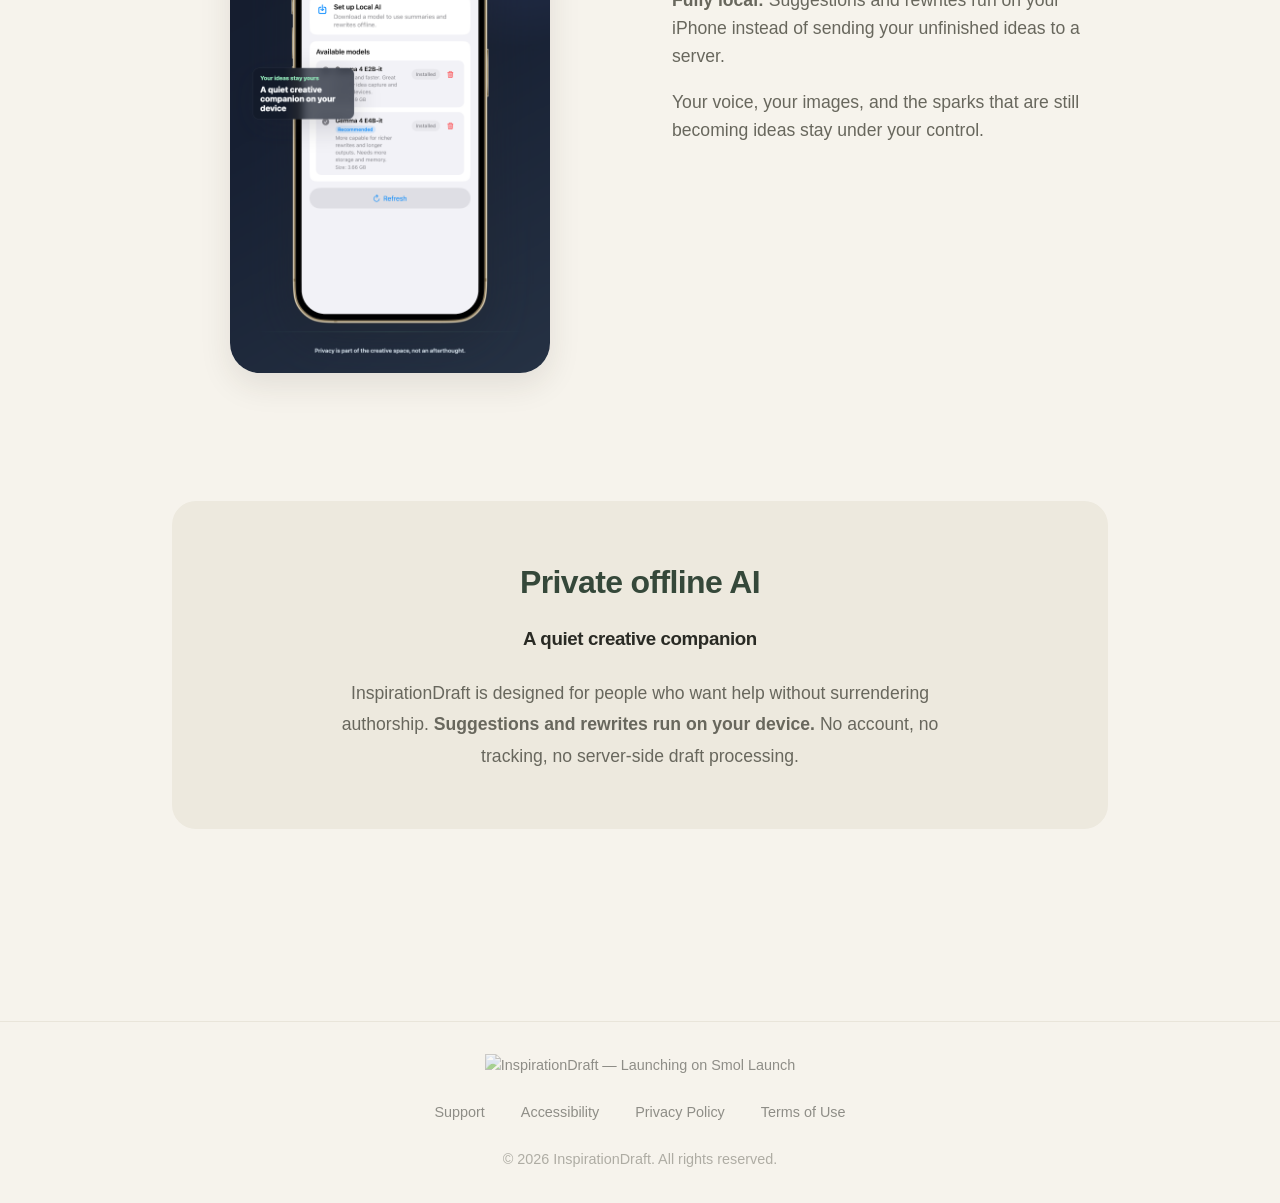
==== commit 761ebaf2: "refine: align InspirationDraft site colors with the app" ====
--- a/index.html
+++ b/index.html
@@ -3,21 +3,22 @@
 <head>
   <meta charset="UTF-8">
   <meta name="viewport" content="width=device-width, initial-scale=1.0">
+  <meta name="color-scheme" content="light dark">
   <title>InspirationDraft · 灵感树洞 — Every idea deserves to grow</title>
   <script src="js/main.js" defer></script>
   <link rel="stylesheet" href="css/style.css">
   <style>
     *, *::before, *::after { box-sizing: border-box; }
-    body { padding: 0; margin: 0; width: 100%; overflow-x: hidden; font-family: -apple-system, BlinkMacSystemFont, "Segoe UI", Roboto, Helvetica, Arial, sans-serif; background: #000; color: #fff; line-height: 1.6; }
-    .text-gradient { background: linear-gradient(90deg, #a8ff78, #78ffd6); -webkit-background-clip: text; -webkit-text-fill-color: transparent; }
-    nav { display: flex; align-items: center; gap: 0.75rem; width: 100%; padding: 1.25rem 2rem; border-bottom: 1px solid rgba(255,255,255,0.08); background: rgba(0,0,0,0.8); backdrop-filter: blur(10px); position: sticky; top: 0; z-index: 100; }
+    body { padding: 0; margin: 0; width: 100%; overflow-x: hidden; font-family: -apple-system, BlinkMacSystemFont, "Segoe UI", Roboto, Helvetica, Arial, sans-serif; background: var(--color-bg); color: var(--color-text-primary); line-height: 1.6; }
+    .text-gradient { color: var(--id-heading-gradient); -webkit-text-fill-color: currentColor; background: none; }
+    nav { display: flex; align-items: center; gap: 0.75rem; width: 100%; padding: 1.25rem 2rem; border-bottom: 1px solid var(--id-line); background: var(--id-nav); backdrop-filter: blur(10px); position: sticky; top: 0; z-index: 100; }
     .container { width: 100%; max-width: 1000px; margin: 0 auto; padding: 4rem 2rem; }
     
     /* Hero */
     .hero { display: flex; align-items: center; gap: 4rem; margin-bottom: 6rem; }
     .hero-text { flex: 1; min-width: 0; }
     .hero h1 { font-size: 3.5rem; margin-bottom: 1.5rem; line-height: 1.1; letter-spacing: -0.02em; }
-    .hero p { font-size: 1.2rem; color: rgba(255,255,255,0.7); margin-bottom: 2rem; }
+    .hero p { font-size: 1.2rem; color: var(--color-text-secondary); margin-bottom: 2rem; }
     
     .hero-visual { flex: 1; min-width: 0; display: flex; justify-content: center; }
     .screenshot-frame {
@@ -25,8 +26,8 @@
         aspect-ratio: 1320 / 2868;
         border-radius: 30px;
         overflow: hidden;
-        background: rgba(255,255,255,0.04);
-        box-shadow: 0 24px 70px rgba(0,0,0,0.5);
+        background: var(--color-surface);
+        box-shadow: var(--id-screenshot-shadow);
     }
     .screenshot-frame img {
         display: block;
@@ -40,19 +41,19 @@
     .feature-row:nth-child(even) { flex-direction: row-reverse; }
     .feature-text { flex: 1; min-width: 0; }
     .feature-text h2 { font-size: 2rem; margin-bottom: 1rem; line-height: 1.25; }
-    .feature-text p { font-size: 1.1rem; color: rgba(255,255,255,0.7); }
+    .feature-text p { font-size: 1.1rem; color: var(--color-text-secondary); }
     .feature-visual { flex: 1; min-width: 0; display: flex; justify-content: center; width: 100%; }
     .feature-visual img.screenshot { width: 100%; max-width: 100%; height: 100%; }
 
     .methods-list { list-style: none; padding: 0; margin-top: 1.5rem; }
-    .methods-list li { margin-bottom: 1rem; padding-left: 1.5rem; position: relative; color: rgba(255,255,255,0.8); }
-    .methods-list li::before { content: "•"; color: #a8ff78; position: absolute; left: 0; font-weight: bold; }
-
-    .privacy-section { background: rgba(255,255,255,0.03); border-radius: 24px; padding: 3.5rem 3rem; text-align: center; margin-bottom: 4rem; }
+    .methods-list li { margin-bottom: 1rem; padding-left: 1.5rem; position: relative; color: var(--id-subtle); }
+    .methods-list li::before { content: "•"; color: var(--color-accent); position: absolute; left: 0; font-weight: bold; }
+
+    .privacy-section { background: var(--id-privacy-surface); border-radius: 24px; padding: 3.5rem 3rem; text-align: center; margin-bottom: 4rem; }
     .privacy-section h2 { margin-top: 0; font-size: 2rem; }
 
-    footer { text-align: center; padding: 2rem; opacity: 0.5; font-size: 0.9rem; border-top: 1px solid rgba(255,255,255,0.1); }
-    footer a { color: #fff; margin: 0 1rem; text-decoration: none; }
+    footer { text-align: center; padding: 2rem; opacity: 0.5; font-size: 0.9rem; border-top: 1px solid var(--id-line); }
+    footer a { color: var(--color-text-primary); margin: 0 1rem; text-decoration: none; }
     footer a:hover { text-decoration: underline; }
 
     @media (max-width: 768px) {
@@ -72,14 +73,14 @@
       <img src="icons/app_icon.png" alt="InspirationDraft Icon" style="width: 32px; height: 32px; border-radius: 8px;">
       <span data-i18n="nav.brand" style="font-weight: 600; font-size: 1.2rem; letter-spacing: -0.01em;">InspirationDraft · 灵感树洞</span>
     </div>
-    <button onclick="toggleLang()" id="lang-btn" style="background:none; border:1px solid rgba(255,255,255,0.4); color:white; border-radius:12px; padding:4px 12px; cursor:pointer; font-size: 0.9rem;">中文</button>
+    <button onclick="toggleLang()" id="lang-btn" style="background:none; border:1px solid var(--color-border); color: var(--color-text-primary); border-radius:12px; padding:4px 12px; cursor:pointer; font-size: 0.9rem;">中文</button>
   </nav>
 
   <div class="container">
     <!-- Hero Section -->
     <section class="hero">
       <div class="hero-text">
-        <div data-i18n="hero.badge" style="display:inline-block; border: 1px solid rgba(255,255,255,0.15); border-radius: 20px; padding: 0.3rem 0.8rem; font-size: 0.8rem; margin-bottom: 1rem; color: rgba(255,255,255,0.6);">Available on iOS</div>
+        <div data-i18n="hero.badge" style="display:inline-block; border: 1px solid var(--color-border); border-radius: 20px; padding: 0.3rem 0.8rem; font-size: 0.8rem; margin-bottom: 1rem; color: var(--id-muted);">Available on iOS</div>
         <h1 class="text-gradient" data-i18n="hero.title">You do not need<br>to finish the thought</h1>
         <p data-i18n="hero.p1">Leave the idea here first. Recording inspiration should not feel like another task you have to complete.</p>
         <p data-i18n="hero.p2">Start with less pressure, then let structure arrive when it helps.</p>
@@ -182,7 +183,7 @@
     <section class="privacy-section">
       <h2 class="text-gradient" style="margin-bottom: 1rem; display:inline-block;" data-i18n="privacy.title1">Private offline AI</h2>
       <h3 data-i18n="privacy.title2">A quiet creative companion</h3>
-      <p data-i18n="privacy.p1" style="color: rgba(255,255,255,0.7); max-width: 650px; margin: 1.5rem auto 0; font-size: 1.1rem; line-height: 1.8;">
+      <p data-i18n="privacy.p1" style="color: var(--color-text-secondary); max-width: 650px; margin: 1.5rem auto 0; font-size: 1.1rem; line-height: 1.8;">
         InspirationDraft is designed for people who want help without surrendering authorship. <strong>Suggestions and rewrites run on your device.</strong> No account, no tracking, no server-side draft processing.
       </p>
     </section>
--- a/css/style.css
+++ b/css/style.css
@@ -1,14 +1,48 @@
 @import url('https://fonts.googleapis.com/css2?family=Inter:wght@300;400;500;600;700&display=swap');
 
 :root {
-  --color-bg: #000000;
-  --color-surface: rgba(255, 255, 255, 0.03);
-  --color-surface-hover: rgba(255, 255, 255, 0.08);
-  --color-border: rgba(255, 255, 255, 0.1);
-  --color-text-primary: #ffffff;
-  --color-text-secondary: rgba(255, 255, 255, 0.6);
-  --color-accent: #007aff;
-  --neon-glow: rgba(0, 122, 255, 0.4);
+  color-scheme: light dark;
+  --color-bg: #f6f3ec;
+  --color-surface: #fffdf8;
+  --color-surface-hover: #eee9de;
+  --color-border: #ded8ca;
+  --color-text-primary: #292a24;
+  --color-text-secondary: #68675d;
+  --color-accent: #58745a;
+  --neon-glow: rgba(130, 112, 76, 0.035);
+  --id-nav: rgba(246, 243, 236, 0.97);
+  --id-muted: #777568;
+  --id-subtle: #4c5147;
+  --id-heading-gradient: #35483a;
+  --id-privacy-surface: #ede9de;
+  --id-line: #ded8ca;
+  --id-screenshot-shadow: 0 12px 32px rgba(49, 43, 31, 0.10);
+}
+
+@media (prefers-color-scheme: dark) {
+  :root {
+    --color-bg: #191c18;
+    --color-surface: #242820;
+    --color-surface-hover: #30352c;
+    --color-border: #3b4035;
+    --color-text-primary: #eeece4;
+    --color-text-secondary: #b9b8ad;
+    --color-accent: #a8bc91;
+    --neon-glow: rgba(168, 188, 145, 0.035);
+    --id-nav: rgba(25, 28, 24, 0.97);
+    --id-muted: #a8a89d;
+    --id-subtle: #d0d0c4;
+    --id-heading-gradient: #d8dfcb;
+    --id-privacy-surface: #242820;
+    --id-line: #3b4035;
+    --id-screenshot-shadow: 0 12px 32px rgba(0, 0, 0, 0.24);
+  }
+}
+
+@media (prefers-color-scheme: dark) {
+  #app-store-badge {
+    filter: invert(1);
+  }
 }
 
 body {
@@ -29,17 +63,12 @@
 }
 
 .text-gradient {
-  background: linear-gradient(180deg, #FFFFFF 0%, rgba(255, 255, 255, 0.5) 100%);
-  -webkit-background-clip: text;
-  -webkit-text-fill-color: transparent;
-  background-clip: text;
+  color: var(--id-heading-gradient);
+  -webkit-text-fill-color: currentColor;
 }
 
 .accent-gradient {
-  background: linear-gradient(90deg, #007aff 0%, #34C759 100%);
-  -webkit-background-clip: text;
-  -webkit-text-fill-color: transparent;
-  background-clip: text;
+  color: var(--color-accent);
 }
 
 /* Glassmorphism Navbar */
@@ -48,9 +77,9 @@
   top: 0;
   width: 100%;
   padding: 1rem 2rem;
-  background: rgba(0, 0, 0, 0.4);
-  backdrop-filter: blur(12px);
-  -webkit-backdrop-filter: blur(12px);
+  background: var(--id-nav);
+  backdrop-filter: blur(8px);
+  -webkit-backdrop-filter: blur(8px);
   border-bottom: 1px solid var(--color-border);
   z-index: 100;
   display: flex;
@@ -123,10 +152,10 @@
   transform: translateX(-50%);
   width: 1000px;
   height: 600px;
-  background: radial-gradient(ellipse at center, var(--neon-glow) 0%, transparent 60%);
+  background: radial-gradient(ellipse at center, var(--neon-glow) 0%, transparent 62%);
   z-index: -1;
   pointer-events: none;
-  filter: blur(50px);
+  filter: blur(22px);
 }
 
 .hero h1 {
@@ -152,7 +181,7 @@
 }
 
 .section-kicker {
-  color: #f5a20a;
+  color: #9a741f;
   font-size: 0.82rem;
   font-weight: 700;
   letter-spacing: 0.08em;
@@ -189,10 +218,8 @@
   padding: 0.55rem;
   border: 1px solid var(--color-border);
   border-radius: 22px;
-  background:
-    linear-gradient(180deg, rgba(255,255,255,0.08), rgba(255,255,255,0.02)),
-    rgba(255,255,255,0.03);
-  box-shadow: 0 24px 80px rgba(0, 0, 0, 0.28);
+  background: var(--color-surface);
+  box-shadow: var(--id-screenshot-shadow);
 }
 
 .store-screenshot-grid img {
@@ -205,7 +232,7 @@
 
 .store-screenshot-grid figcaption {
   padding: 0.75rem 0.25rem 0.25rem;
-  color: rgba(255, 255, 255, 0.72);
+  color: var(--color-text-secondary);
   font-size: 0.88rem;
   font-weight: 600;
   text-align: center;
@@ -233,7 +260,7 @@
 
 .bento-card:hover {
   background-color: var(--color-surface-hover);
-  border-color: rgba(255, 255, 255, 0.2);
+  border-color: var(--color-accent);
 }
 
 .bento-item-large {
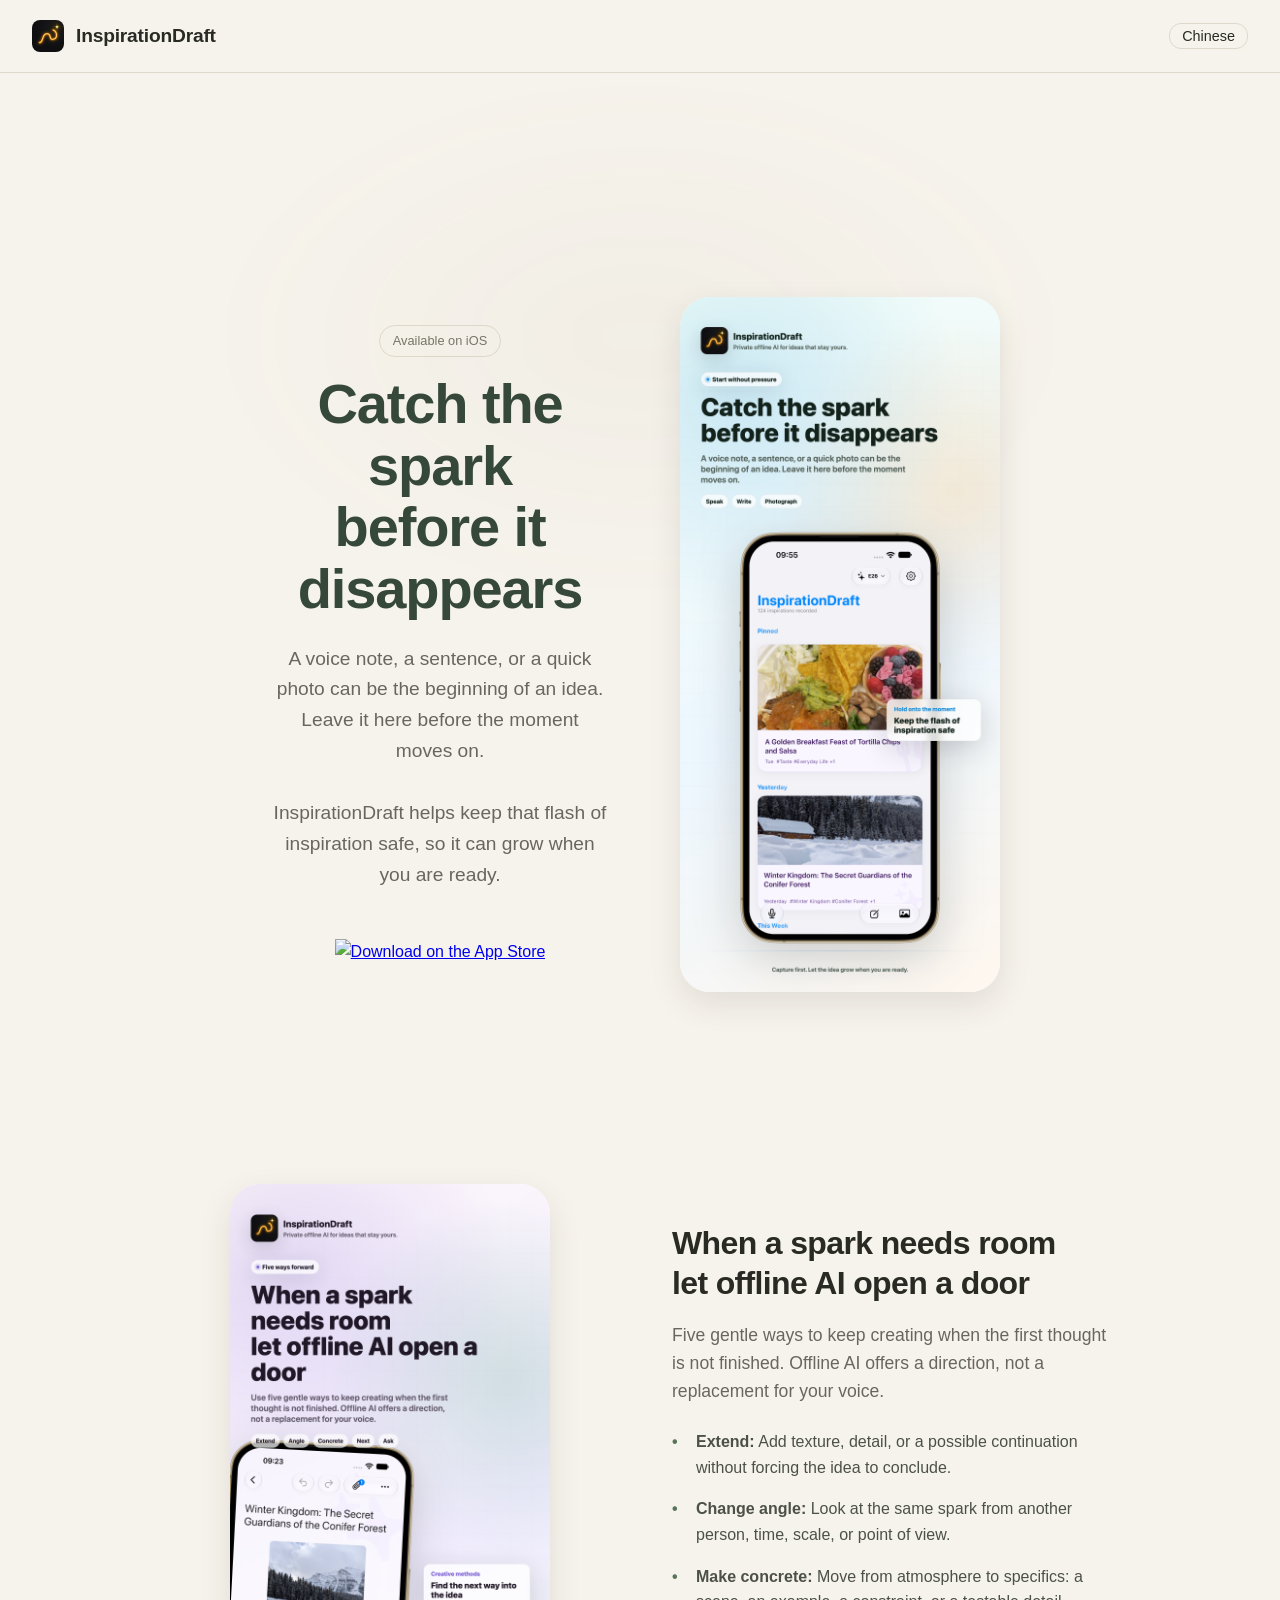
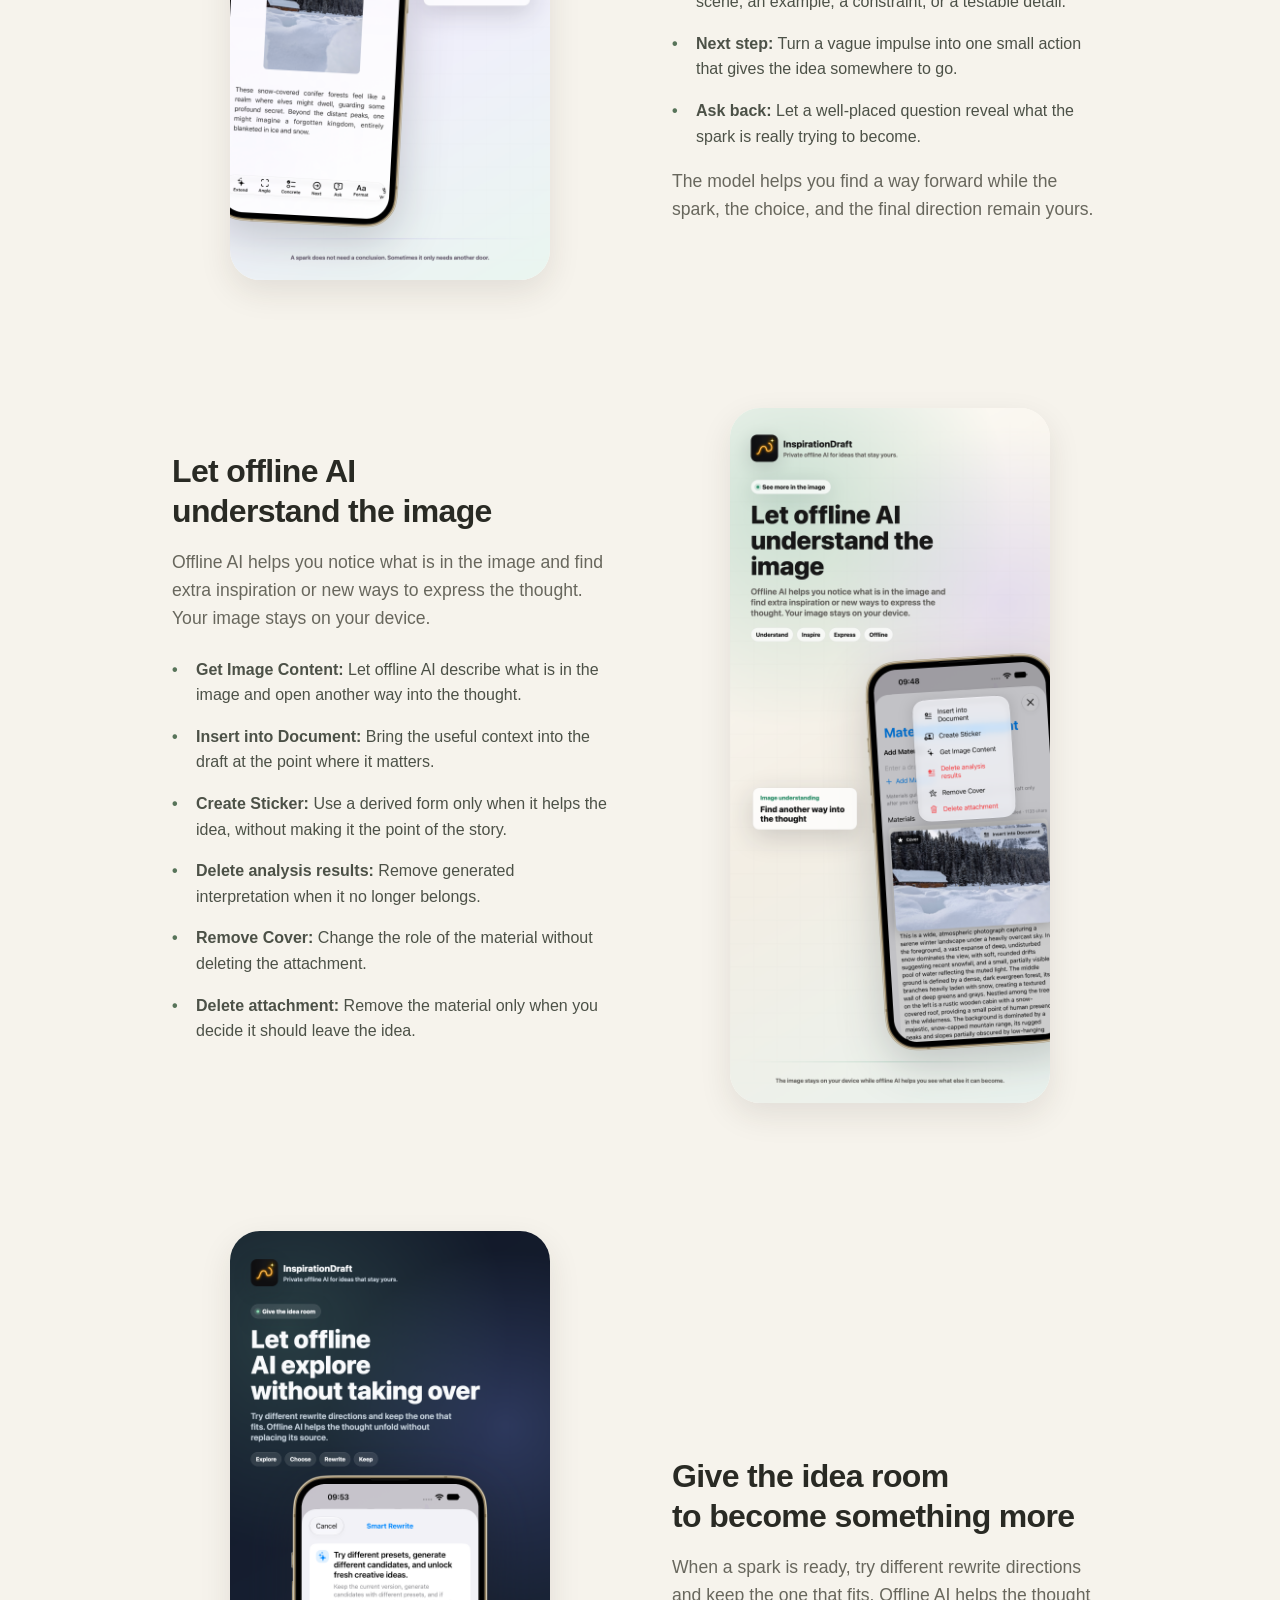
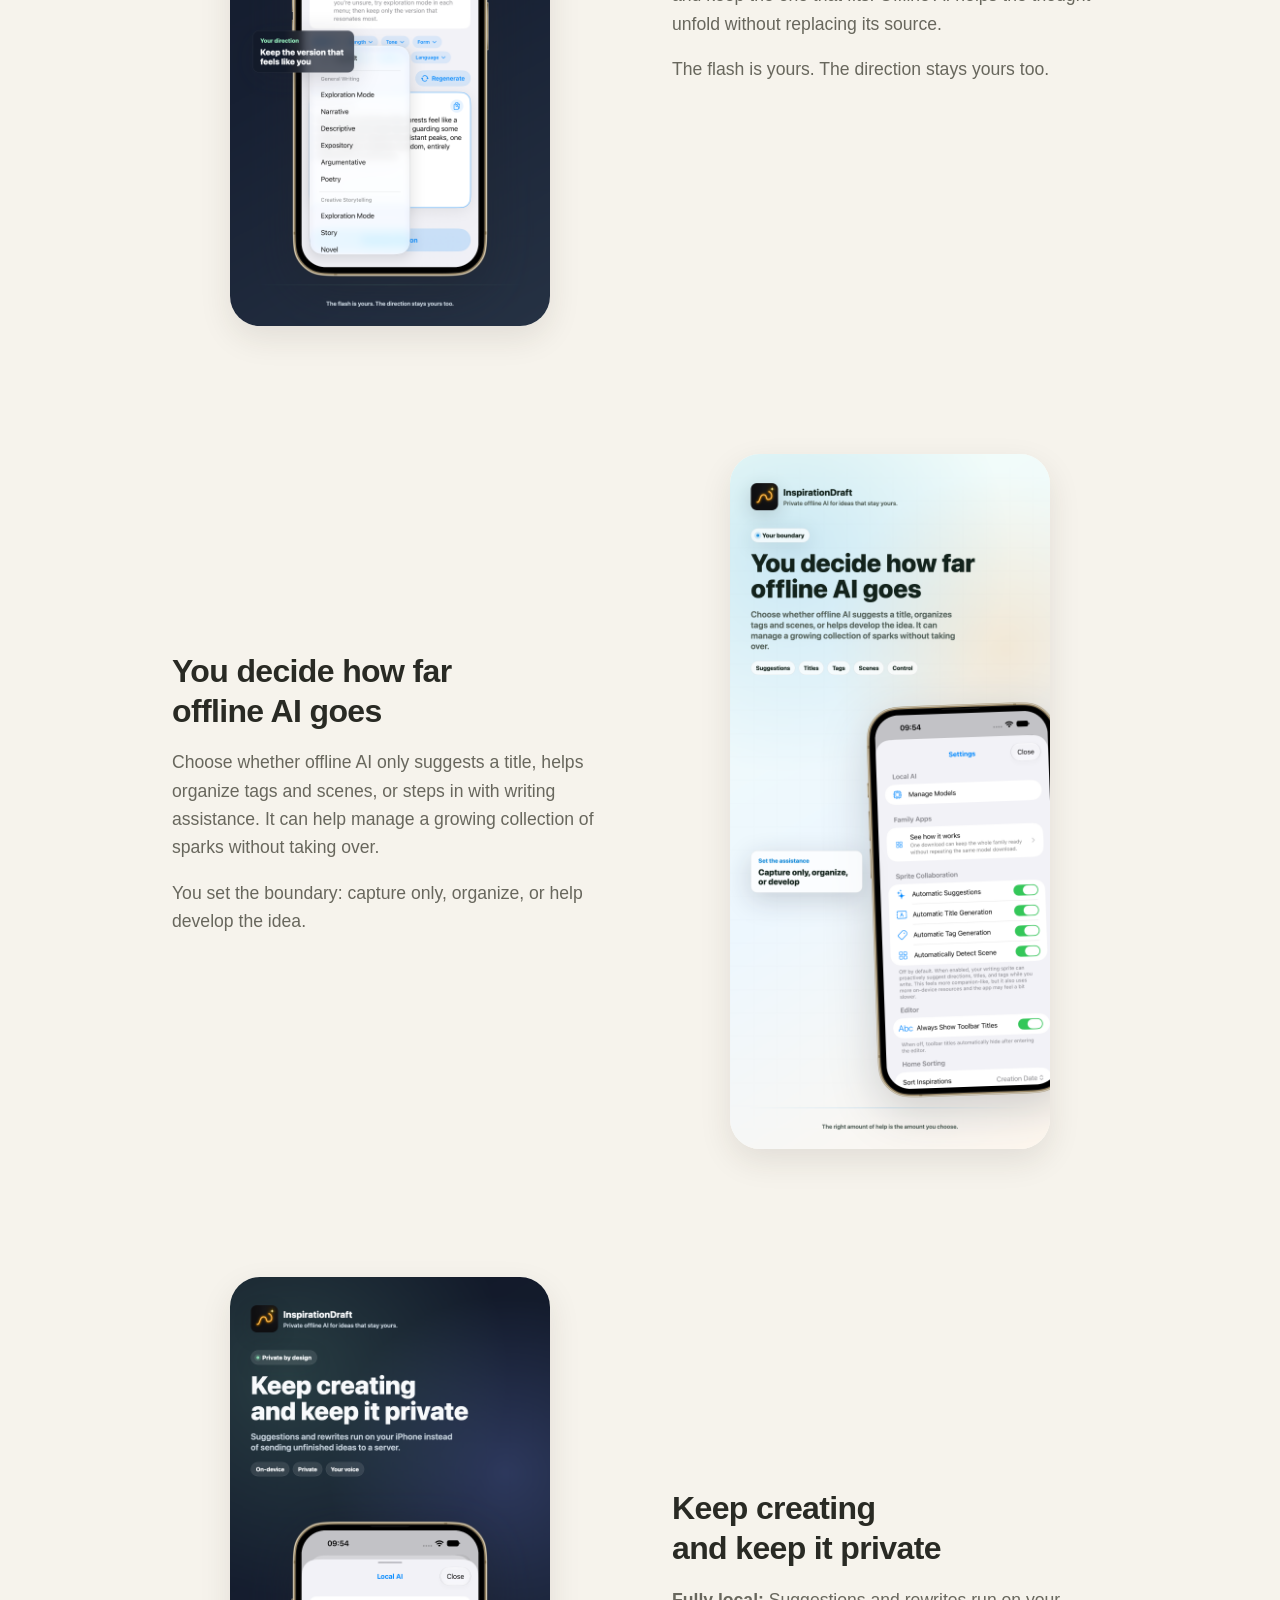
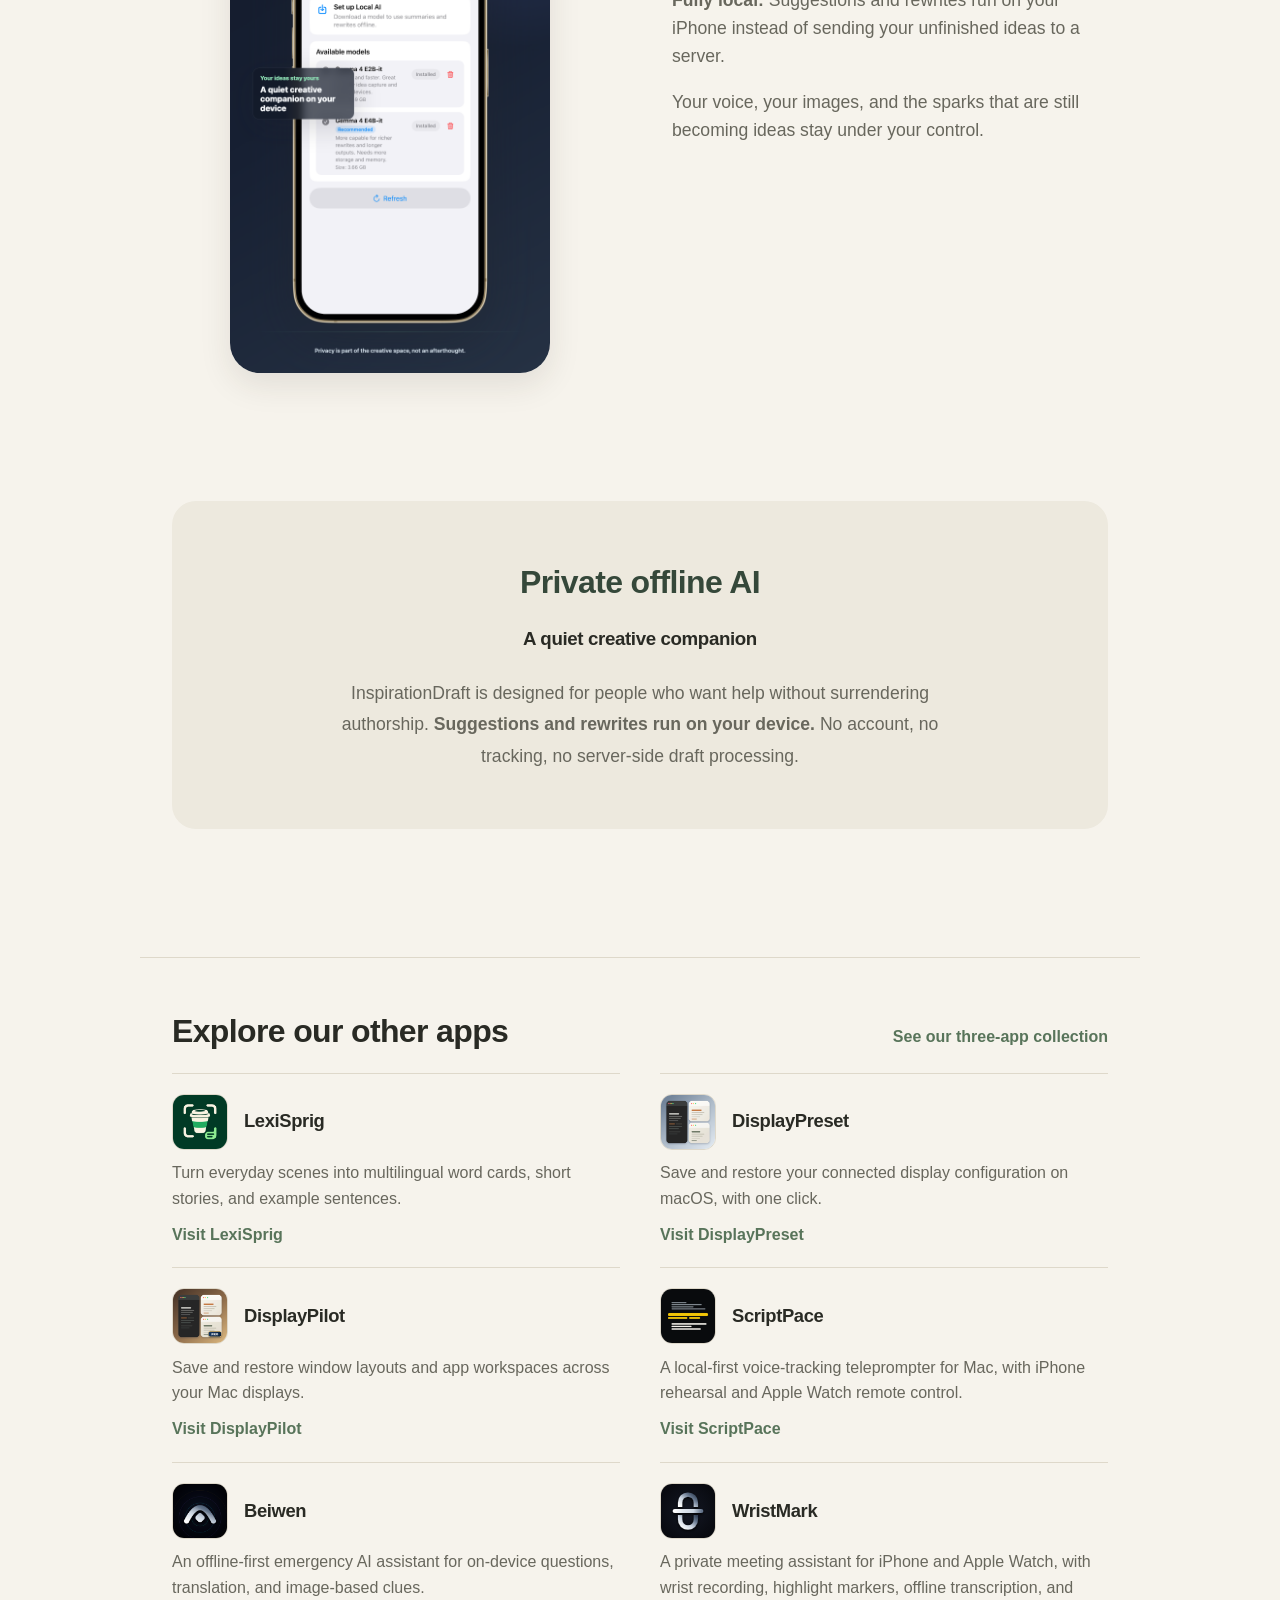
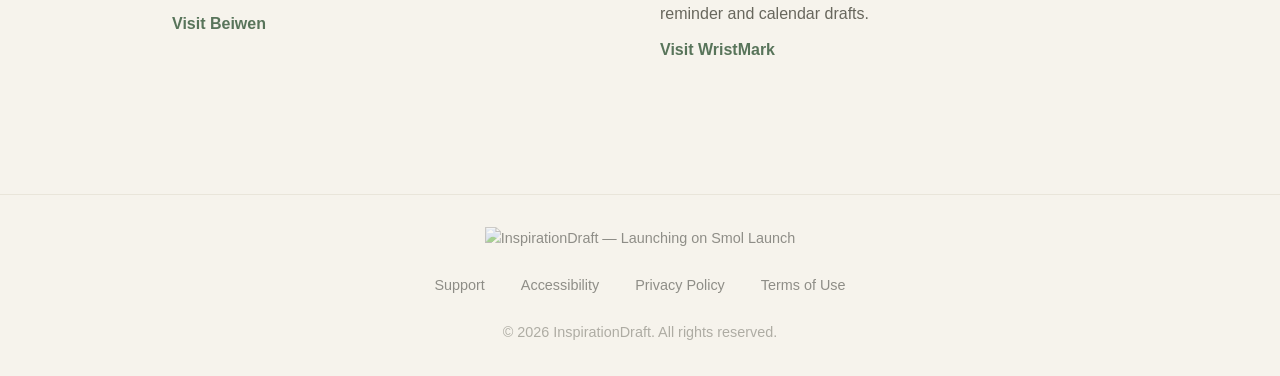
==== commit 62328848: "Improve SEO and add cross-app directory Add per-page metadata, sitemap, robots policy, and structure" ====
--- a/index.html
+++ b/index.html
@@ -4,12 +4,50 @@
   <meta charset="UTF-8">
   <meta name="viewport" content="width=device-width, initial-scale=1.0">
   <meta name="color-scheme" content="light dark">
-  <title>InspirationDraft · 灵感树洞 — Every idea deserves to grow</title>
+  <title>InspirationDraft — Every idea deserves to grow</title>
+  <meta name="description" content="Capture ideas as they come, then organize and develop them when you're ready. Optional on-device AI offers creative directions.">
+  <link rel="canonical" href="https://inspiration-draft.github.io/">
+  <meta property="og:type" content="website">
+  <meta property="og:site_name" content="InspirationDraft">
+  <meta property="og:url" content="https://inspiration-draft.github.io/">
+  <meta property="og:title" content="InspirationDraft — Every idea deserves to grow">
+  <meta property="og:description" content="Capture ideas as they come, then organize and develop them when you're ready. Optional on-device AI offers creative directions.">
+  <meta property="og:image" content="https://inspiration-draft.github.io/icons/app_icon.png">
+  <meta property="og:image:alt" content="InspirationDraft app icon">
+  <meta property="og:locale" content="en_US">
+  <meta name="twitter:card" content="summary">
+  <meta name="twitter:title" content="InspirationDraft — Every idea deserves to grow">
+  <meta name="twitter:description" content="Capture ideas as they come, then organize and develop them when you're ready. Optional on-device AI offers creative directions.">
+  <meta name="twitter:image" content="https://inspiration-draft.github.io/icons/app_icon.png">
+  <meta name="twitter:image:alt" content="InspirationDraft app icon">
+  <script type="application/ld+json">
+    {
+      "@context": "https://schema.org",
+      "@graph": [
+        {
+          "@type": "WebSite",
+          "@id": "https://inspiration-draft.github.io/#website",
+          "url": "https://inspiration-draft.github.io/",
+          "name": "InspirationDraft"
+        },
+        {
+          "@type": "SoftwareApplication",
+          "@id": "https://inspiration-draft.github.io/#application",
+          "url": "https://inspiration-draft.github.io/",
+          "name": "InspirationDraft",
+          "operatingSystem": "iOS",
+          "description": "Capture ideas as they come, then organize and develop them when you're ready. Optional on-device AI offers creative directions.",
+          "downloadUrl": "https://apps.apple.com/app/id6772732983",
+          "image": "https://inspiration-draft.github.io/icons/app_icon.png"
+        }
+      ]
+    }
+  </script>
   <script src="js/main.js" defer></script>
   <link rel="stylesheet" href="css/style.css">
   <style>
     *, *::before, *::after { box-sizing: border-box; }
-    body { padding: 0; margin: 0; width: 100%; overflow-x: hidden; font-family: -apple-system, BlinkMacSystemFont, "Segoe UI", Roboto, Helvetica, Arial, sans-serif; background: var(--color-bg); color: var(--color-text-primary); line-height: 1.6; }
+    body { padding: 0; margin: 0; width: 100%; font-family: -apple-system, BlinkMacSystemFont, "Segoe UI", Roboto, Helvetica, Arial, sans-serif; background: var(--color-bg); color: var(--color-text-primary); line-height: 1.6; }
     .text-gradient { color: var(--id-heading-gradient); -webkit-text-fill-color: currentColor; background: none; }
     nav { display: flex; align-items: center; gap: 0.75rem; width: 100%; padding: 1.25rem 2rem; border-bottom: 1px solid var(--id-line); background: var(--id-nav); backdrop-filter: blur(10px); position: sticky; top: 0; z-index: 100; }
     .container { width: 100%; max-width: 1000px; margin: 0 auto; padding: 4rem 2rem; }
@@ -55,10 +93,17 @@
     footer { text-align: center; padding: 2rem; opacity: 0.5; font-size: 0.9rem; border-top: 1px solid var(--id-line); }
     footer a { color: var(--color-text-primary); margin: 0 1rem; text-decoration: none; }
     footer a:hover { text-decoration: underline; }
+    footer img { max-width: 100%; height: auto; }
+
+    @media (max-width: 1024px) {
+        nav { position: static; top: auto; }
+        .hero::before { width: calc(100% - 44px); }
+    }
 
     @media (max-width: 768px) {
         .container { padding: 3rem 1rem; }
         .hero, .feature-row, .feature-row:nth-child(even) { flex-direction: column; text-align: center; gap: 3rem; margin-bottom: 5rem; }
+        .hero { padding: 0; }
         .hero, .feature-row { width: 100%; }
         .hero-text, .feature-text, .hero-visual, .feature-visual { width: 100%; }
         .screenshot-frame { width: min(100%, 320px); }
@@ -66,14 +111,17 @@
         .methods-list li { text-align: left; }
     }
   </style>
+  <link rel="icon" type="image/png" sizes="16x16" href="/favicon-16x16.png">
+  <link rel="icon" type="image/png" sizes="32x32" href="/favicon-32x32.png">
+  <link rel="apple-touch-icon" sizes="180x180" href="/apple-touch-icon.png">
 </head>
 <body>
   <nav id="site-nav" style="justify-content: space-between;">
     <div style="display:flex; align-items:center; gap:0.75rem;">
       <img src="icons/app_icon.png" alt="InspirationDraft Icon" style="width: 32px; height: 32px; border-radius: 8px;">
-      <span data-i18n="nav.brand" style="font-weight: 600; font-size: 1.2rem; letter-spacing: -0.01em;">InspirationDraft · 灵感树洞</span>
+      <span data-i18n="nav.brand" style="font-weight: 600; font-size: 1.2rem; letter-spacing: -0.01em;">InspirationDraft</span>
     </div>
-    <button onclick="toggleLang()" id="lang-btn" style="background:none; border:1px solid var(--color-border); color: var(--color-text-primary); border-radius:12px; padding:4px 12px; cursor:pointer; font-size: 0.9rem;">中文</button>
+    <button onclick="toggleLang()" id="lang-btn" style="background:none; border:1px solid var(--color-border); color: var(--color-text-primary); border-radius:12px; padding:4px 12px; cursor:pointer; font-size: 0.9rem;">Chinese</button>
   </nav>
 
   <div class="container">
@@ -189,6 +237,63 @@
     </section>
 
   </div>
+
+  <section class="other-apps-section" aria-labelledby="other-apps-title">
+    <div class="other-apps-heading">
+      <h2 id="other-apps-title" data-i18n="apps.title">Explore our other apps</h2>
+      <a href="campaign/three-apps/" data-i18n="apps.campaignLink">See the InspirationDraft, Beiwen, and WristMark collection</a>
+    </div>
+    <ul class="other-apps-list">
+      <li class="other-app-item">
+        <div class="other-app-item-heading">
+          <img class="other-app-icon" src="/app-icons/lexisprig.png" alt="" width="56" height="56" loading="lazy" decoding="async">
+          <h3 data-i18n="apps.lexisprigName">LexiSprig</h3>
+        </div>
+        <p data-i18n="apps.lexisprigDescription">Turn everyday scenes into multilingual word cards, short stories, and example sentences.</p>
+        <a href="https://lexisprig-app.github.io/" data-i18n="apps.lexisprigLink">Visit LexiSprig</a>
+      </li>
+      <li class="other-app-item">
+        <div class="other-app-item-heading">
+          <img class="other-app-icon" src="/app-icons/displaypreset.png" alt="" width="56" height="56" loading="lazy" decoding="async">
+          <h3 data-i18n="apps.displayPresetName">DisplayPreset</h3>
+        </div>
+        <p data-i18n="apps.displayPresetDescription">Save and restore your connected display configuration on macOS, with one click.</p>
+        <a href="https://displayset.github.io/" data-href-en="https://displayset.github.io/" data-href-zh="https://displayset.github.io/zh-hans.html" data-i18n="apps.displayPresetLink">Visit DisplayPreset</a>
+      </li>
+      <li class="other-app-item">
+        <div class="other-app-item-heading">
+          <img class="other-app-icon" src="/app-icons/displaypilot.png" alt="" width="56" height="56" loading="lazy" decoding="async">
+          <h3 data-i18n="apps.displayPilotName">DisplayPilot</h3>
+        </div>
+        <p data-i18n="apps.displayPilotDescription">Save and restore window layouts and app workspaces across your Mac displays.</p>
+        <a href="https://displayset.github.io/displaypilot.html" data-href-en="https://displayset.github.io/displaypilot.html" data-href-zh="https://displayset.github.io/zh-hans-displaypilot.html" data-i18n="apps.displayPilotLink">Visit DisplayPilot</a>
+      </li>
+      <li class="other-app-item">
+        <div class="other-app-item-heading">
+          <img class="other-app-icon" src="/app-icons/scriptpace.png" alt="" width="56" height="56" loading="lazy" decoding="async">
+          <h3 data-i18n="apps.scriptPaceName">ScriptPace</h3>
+        </div>
+        <p data-i18n="apps.scriptPaceDescription">A local-first voice-tracking teleprompter for Mac, with iPhone rehearsal and Apple Watch remote control.</p>
+        <a href="https://scriptpace.github.io/" data-i18n="apps.scriptPaceLink">Visit ScriptPace</a>
+      </li>
+      <li class="other-app-item">
+        <div class="other-app-item-heading">
+          <img class="other-app-icon" src="/app-icons/beiwen.png" alt="" width="56" height="56" loading="lazy" decoding="async">
+          <h3 data-i18n="apps.beiwenName">Beiwen</h3>
+        </div>
+        <p data-i18n="apps.beiwenDescription">An offline-first emergency AI assistant for on-device questions, translation, and image-based clues.</p>
+        <a href="https://beiwen-app.github.io/" data-i18n="apps.beiwenLink">Visit Beiwen</a>
+      </li>
+      <li class="other-app-item">
+        <div class="other-app-item-heading">
+          <img class="other-app-icon" src="/app-icons/wristmark.svg" alt="" width="56" height="56" loading="lazy" decoding="async">
+          <h3 data-i18n="apps.wristMarkName">WristMark</h3>
+        </div>
+        <p data-i18n="apps.wristMarkDescription">A private meeting assistant for iPhone and Apple Watch, with wrist recording, highlight markers, offline transcription, and reminder and calendar drafts.</p>
+        <a href="https://wristmark-app.github.io/" data-i18n="apps.wristMarkLink">Visit WristMark</a>
+      </li>
+    </ul>
+  </section>
 
   <footer>
     <div style="margin-bottom: 1.5rem;">
--- a/css/style.css
+++ b/css/style.css
@@ -52,7 +52,6 @@
   line-height: 1.5;
   -webkit-font-smoothing: antialiased;
   margin: 0;
-  overflow-x: hidden;
 }
 
 /* Typography */
@@ -466,3 +465,101 @@
 .footer-links a:hover {
   color: var(--color-text-primary);
 }
+
+.other-apps-section {
+  max-width: 1000px;
+  margin: 0 auto;
+  padding: 3rem 2rem;
+  border-top: 1px solid var(--id-line);
+}
+
+.other-apps-heading {
+  display: flex;
+  align-items: baseline;
+  justify-content: space-between;
+  gap: 1.5rem;
+  margin-bottom: 1rem;
+}
+
+.other-apps-heading h2 {
+  font-size: 2rem;
+}
+
+.other-apps-heading a,
+.other-app-item a {
+  color: var(--color-accent);
+  font-weight: 600;
+  text-decoration: none;
+  text-underline-offset: 0.2em;
+}
+
+.other-apps-heading a:hover,
+.other-app-item a:hover {
+  text-decoration: underline;
+}
+
+.other-apps-list {
+  display: grid;
+  grid-template-columns: repeat(2, minmax(0, 1fr));
+  column-gap: 2.5rem;
+  margin: 0;
+  padding: 0;
+  list-style: none;
+}
+
+.other-app-item {
+  display: flex;
+  flex-direction: column;
+  align-items: flex-start;
+  gap: 0.65rem;
+  padding: 1.25rem 0;
+  border-top: 1px solid var(--id-line);
+}
+
+.other-app-item-heading {
+  display: flex;
+  align-items: center;
+  gap: 1rem;
+}
+
+.other-app-icon {
+  flex: 0 0 56px;
+  width: 56px;
+  height: 56px;
+  border: 1px solid var(--id-line);
+  border-radius: 12px;
+  background: var(--color-surface);
+  object-fit: contain;
+}
+
+.other-app-item h3 {
+  font-size: 1.15rem;
+  line-height: 1.35;
+}
+
+.other-app-item p {
+  margin: 0;
+  color: var(--color-text-secondary);
+}
+
+.other-apps-heading a:focus-visible,
+.other-app-item a:focus-visible {
+  outline: 3px solid var(--color-accent);
+  outline-offset: 3px;
+}
+
+@media (max-width: 768px) {
+  .other-apps-section {
+    padding: 2.5rem 1rem;
+  }
+
+  .other-apps-heading {
+    align-items: flex-start;
+    flex-direction: column;
+    gap: 0.75rem;
+  }
+
+  .other-apps-list {
+    grid-template-columns: 1fr;
+  }
+}
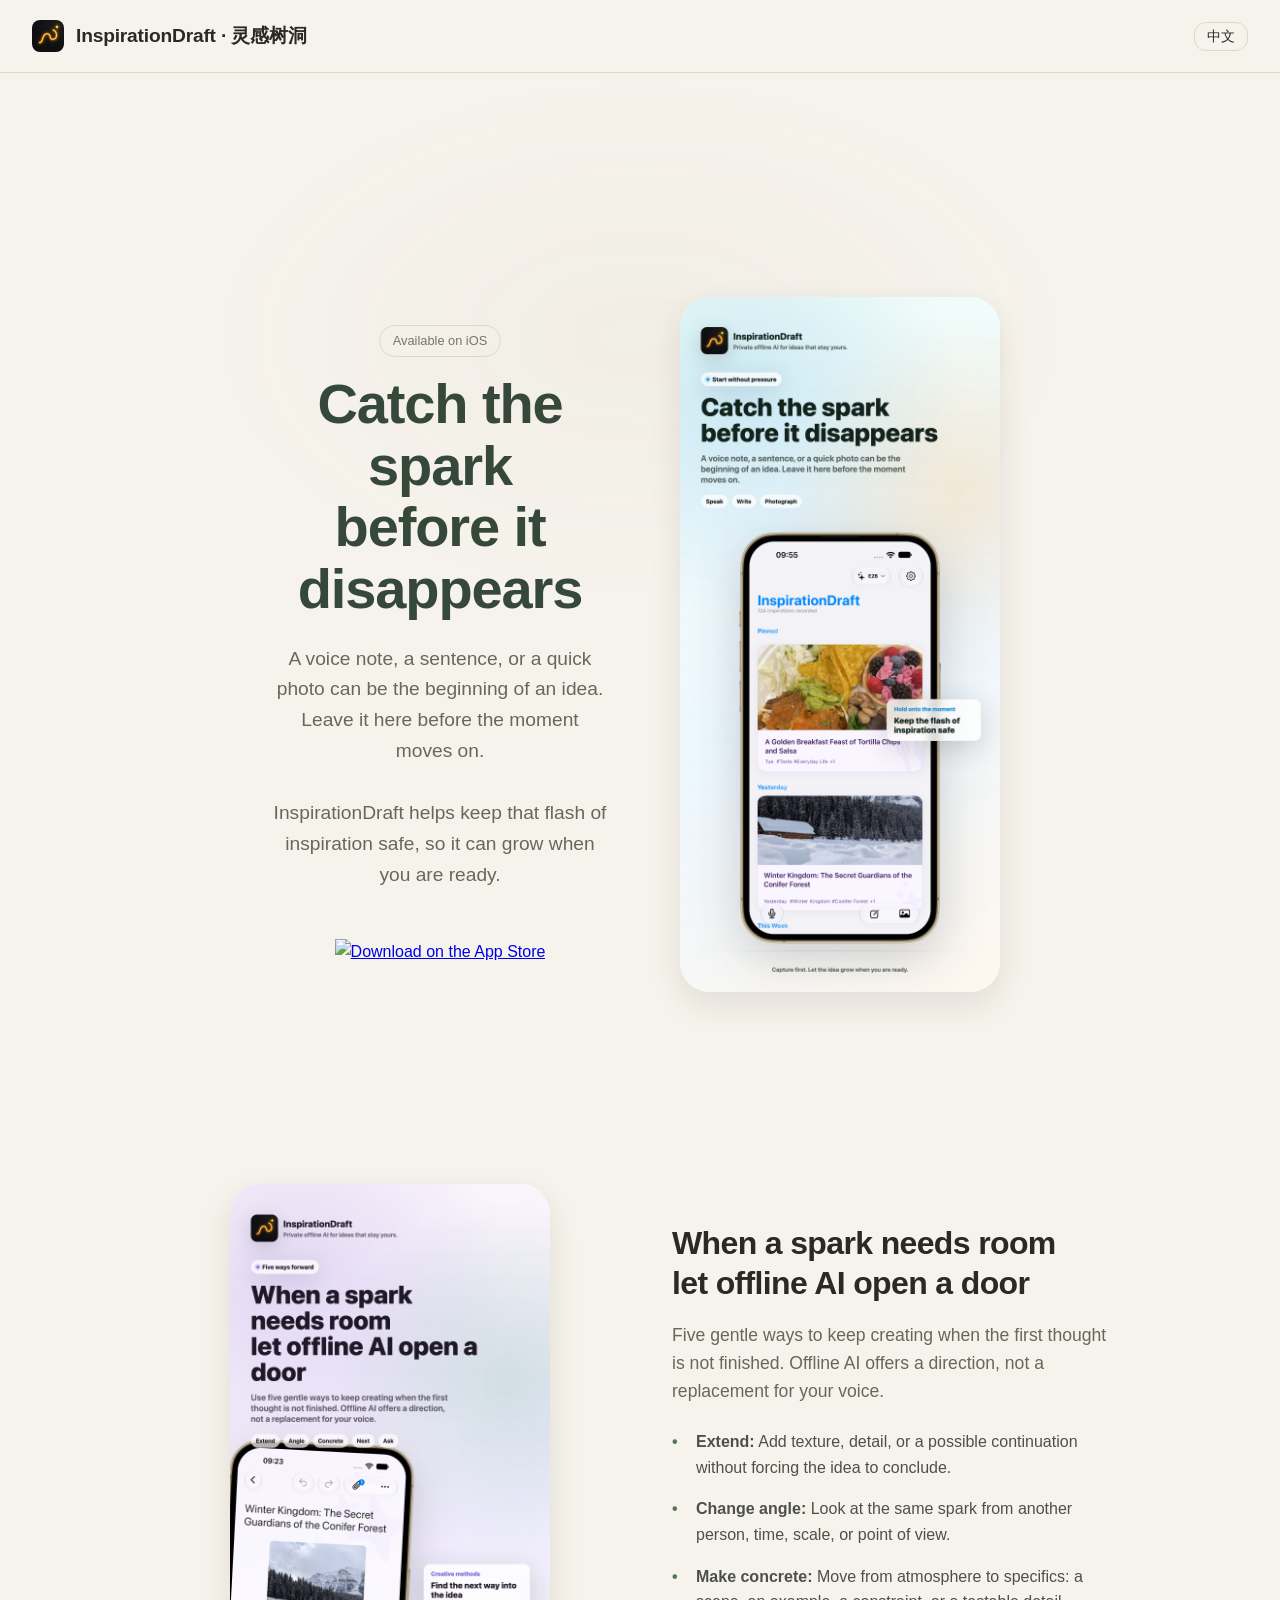
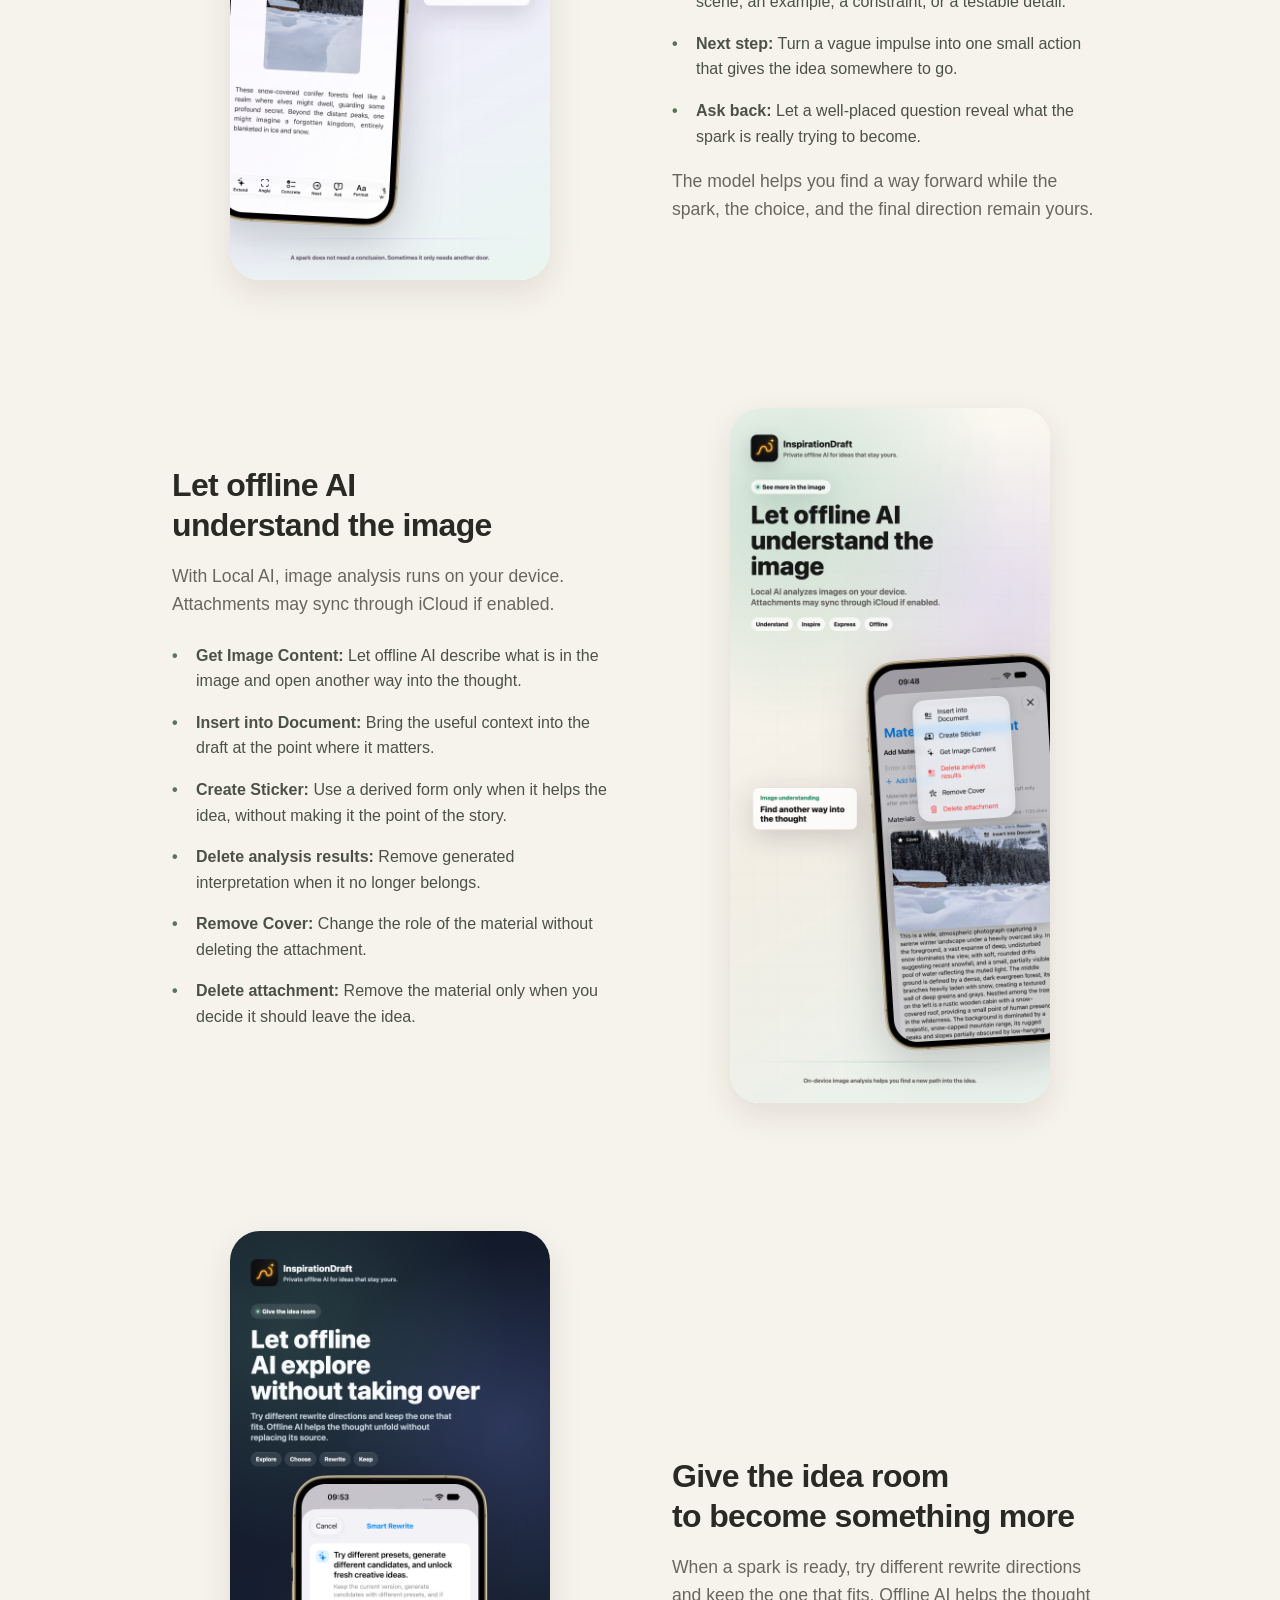
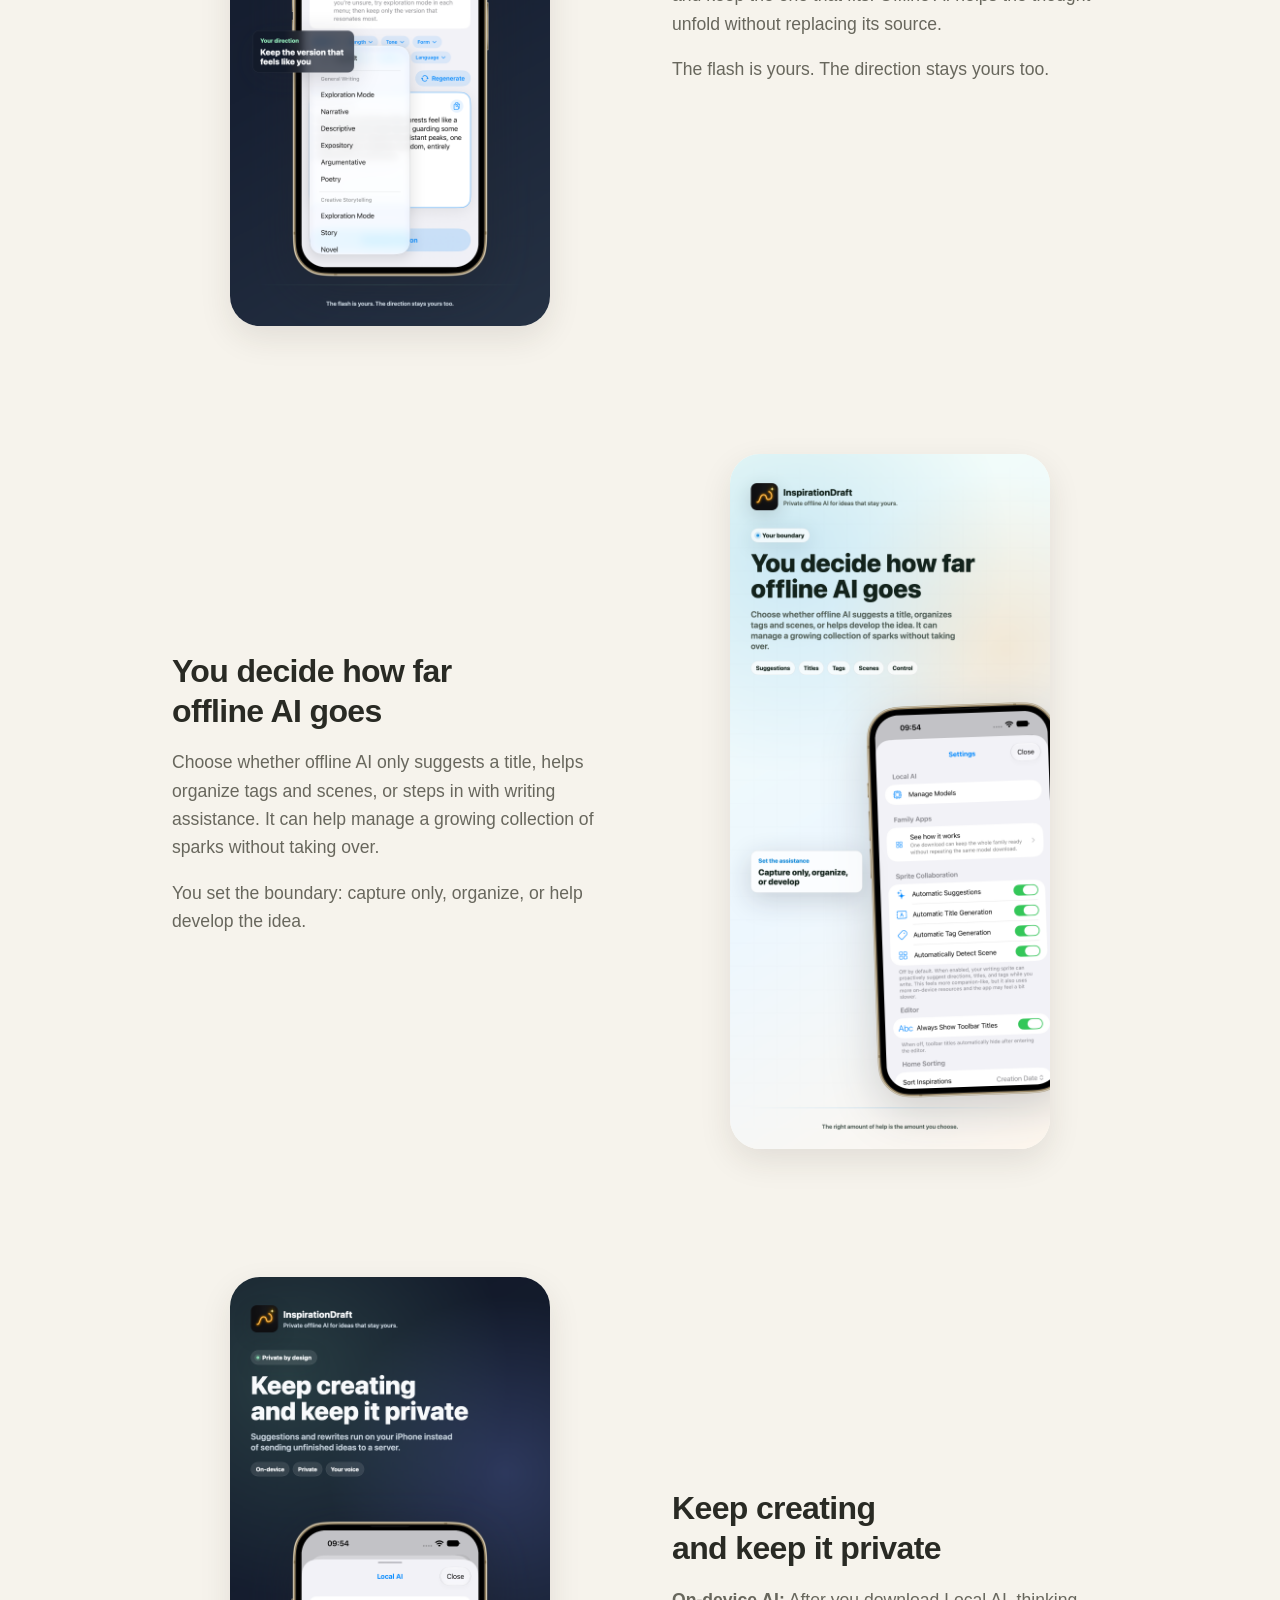
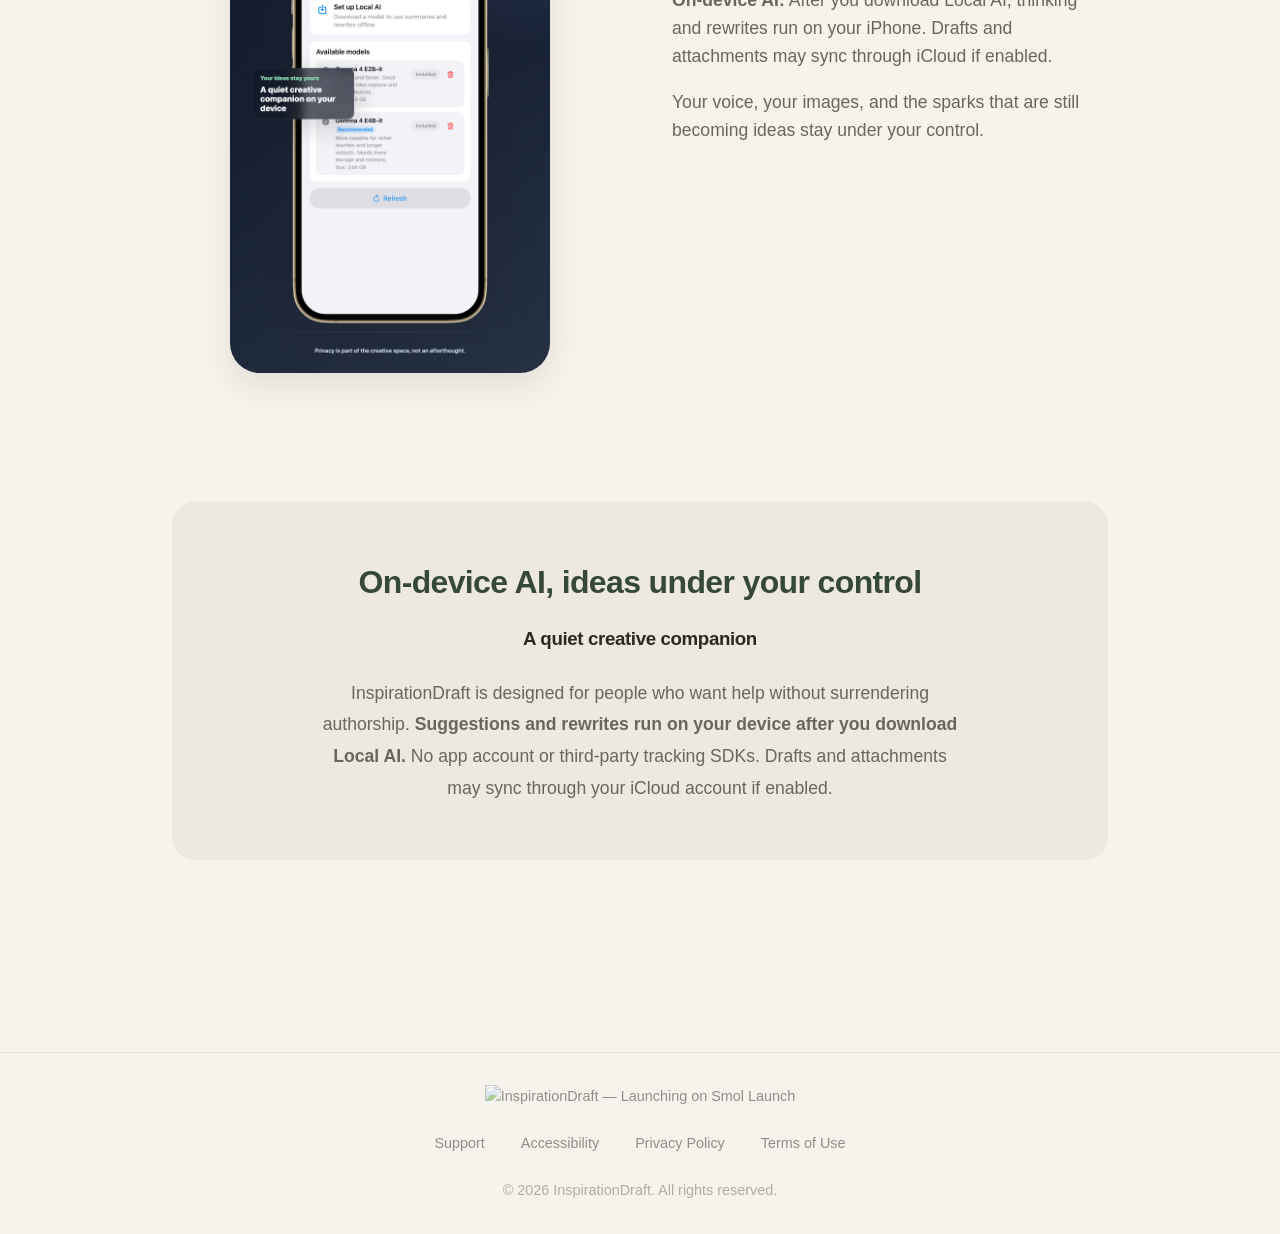
==== commit 782fb925: "site: refresh privacy and follow-up copy" ====
--- a/index.html
+++ b/index.html
@@ -4,50 +4,12 @@
   <meta charset="UTF-8">
   <meta name="viewport" content="width=device-width, initial-scale=1.0">
   <meta name="color-scheme" content="light dark">
-  <title>InspirationDraft — Every idea deserves to grow</title>
-  <meta name="description" content="Capture ideas as they come, then organize and develop them when you're ready. Optional on-device AI offers creative directions.">
-  <link rel="canonical" href="https://inspiration-draft.github.io/">
-  <meta property="og:type" content="website">
-  <meta property="og:site_name" content="InspirationDraft">
-  <meta property="og:url" content="https://inspiration-draft.github.io/">
-  <meta property="og:title" content="InspirationDraft — Every idea deserves to grow">
-  <meta property="og:description" content="Capture ideas as they come, then organize and develop them when you're ready. Optional on-device AI offers creative directions.">
-  <meta property="og:image" content="https://inspiration-draft.github.io/icons/app_icon.png">
-  <meta property="og:image:alt" content="InspirationDraft app icon">
-  <meta property="og:locale" content="en_US">
-  <meta name="twitter:card" content="summary">
-  <meta name="twitter:title" content="InspirationDraft — Every idea deserves to grow">
-  <meta name="twitter:description" content="Capture ideas as they come, then organize and develop them when you're ready. Optional on-device AI offers creative directions.">
-  <meta name="twitter:image" content="https://inspiration-draft.github.io/icons/app_icon.png">
-  <meta name="twitter:image:alt" content="InspirationDraft app icon">
-  <script type="application/ld+json">
-    {
-      "@context": "https://schema.org",
-      "@graph": [
-        {
-          "@type": "WebSite",
-          "@id": "https://inspiration-draft.github.io/#website",
-          "url": "https://inspiration-draft.github.io/",
-          "name": "InspirationDraft"
-        },
-        {
-          "@type": "SoftwareApplication",
-          "@id": "https://inspiration-draft.github.io/#application",
-          "url": "https://inspiration-draft.github.io/",
-          "name": "InspirationDraft",
-          "operatingSystem": "iOS",
-          "description": "Capture ideas as they come, then organize and develop them when you're ready. Optional on-device AI offers creative directions.",
-          "downloadUrl": "https://apps.apple.com/app/id6772732983",
-          "image": "https://inspiration-draft.github.io/icons/app_icon.png"
-        }
-      ]
-    }
-  </script>
+  <title>InspirationDraft · 灵感树洞 — Every idea deserves to grow</title>
   <script src="js/main.js" defer></script>
   <link rel="stylesheet" href="css/style.css">
   <style>
     *, *::before, *::after { box-sizing: border-box; }
-    body { padding: 0; margin: 0; width: 100%; font-family: -apple-system, BlinkMacSystemFont, "Segoe UI", Roboto, Helvetica, Arial, sans-serif; background: var(--color-bg); color: var(--color-text-primary); line-height: 1.6; }
+    body { padding: 0; margin: 0; width: 100%; overflow-x: hidden; font-family: -apple-system, BlinkMacSystemFont, "Segoe UI", Roboto, Helvetica, Arial, sans-serif; background: var(--color-bg); color: var(--color-text-primary); line-height: 1.6; }
     .text-gradient { color: var(--id-heading-gradient); -webkit-text-fill-color: currentColor; background: none; }
     nav { display: flex; align-items: center; gap: 0.75rem; width: 100%; padding: 1.25rem 2rem; border-bottom: 1px solid var(--id-line); background: var(--id-nav); backdrop-filter: blur(10px); position: sticky; top: 0; z-index: 100; }
     .container { width: 100%; max-width: 1000px; margin: 0 auto; padding: 4rem 2rem; }
@@ -93,17 +55,10 @@
     footer { text-align: center; padding: 2rem; opacity: 0.5; font-size: 0.9rem; border-top: 1px solid var(--id-line); }
     footer a { color: var(--color-text-primary); margin: 0 1rem; text-decoration: none; }
     footer a:hover { text-decoration: underline; }
-    footer img { max-width: 100%; height: auto; }
-
-    @media (max-width: 1024px) {
-        nav { position: static; top: auto; }
-        .hero::before { width: calc(100% - 44px); }
-    }
 
     @media (max-width: 768px) {
         .container { padding: 3rem 1rem; }
         .hero, .feature-row, .feature-row:nth-child(even) { flex-direction: column; text-align: center; gap: 3rem; margin-bottom: 5rem; }
-        .hero { padding: 0; }
         .hero, .feature-row { width: 100%; }
         .hero-text, .feature-text, .hero-visual, .feature-visual { width: 100%; }
         .screenshot-frame { width: min(100%, 320px); }
@@ -119,9 +74,9 @@
   <nav id="site-nav" style="justify-content: space-between;">
     <div style="display:flex; align-items:center; gap:0.75rem;">
       <img src="icons/app_icon.png" alt="InspirationDraft Icon" style="width: 32px; height: 32px; border-radius: 8px;">
-      <span data-i18n="nav.brand" style="font-weight: 600; font-size: 1.2rem; letter-spacing: -0.01em;">InspirationDraft</span>
+      <span data-i18n="nav.brand" style="font-weight: 600; font-size: 1.2rem; letter-spacing: -0.01em;">InspirationDraft · 灵感树洞</span>
     </div>
-    <button onclick="toggleLang()" id="lang-btn" style="background:none; border:1px solid var(--color-border); color: var(--color-text-primary); border-radius:12px; padding:4px 12px; cursor:pointer; font-size: 0.9rem;">Chinese</button>
+    <button onclick="toggleLang()" id="lang-btn" style="background:none; border:1px solid var(--color-border); color: var(--color-text-primary); border-radius:12px; padding:4px 12px; cursor:pointer; font-size: 0.9rem;">中文</button>
   </nav>
 
   <div class="container">
@@ -168,7 +123,7 @@
     <section class="feature-row">
       <div class="feature-text">
         <h2 data-i18n="feature2.title">Let offline AI<br>understand the image</h2>
-        <p data-i18n="feature2.p1">Offline AI helps you notice what is in the image and find extra inspiration or new ways to express the thought. Your image stays on your device.</p>
+        <p data-i18n="feature2.p1">With Local AI, image analysis runs on your device. Attachments may sync through iCloud if enabled.</p>
         <ul class="methods-list">
           <li data-i18n="feature2.m1"><strong>Get Image Content:</strong> Let offline AI describe what is in the image and open another way into the thought.</li>
           <li data-i18n="feature2.m2"><strong>Insert into Document:</strong> Bring the useful context into the draft at the point where it matters.</li>
@@ -217,7 +172,7 @@
     <section class="feature-row">
       <div class="feature-text">
         <h2 data-i18n="feature5.title">Keep creating<br>and keep it private</h2>
-        <p data-i18n="feature5.p1"><strong>Fully local:</strong> Suggestions and rewrites run on your iPhone instead of sending your unfinished ideas to a server.</p>
+        <p data-i18n="feature5.p1"><strong>On-device AI:</strong> After you download Local AI, thinking and rewrites run on your iPhone. Drafts and attachments may sync through iCloud if enabled.</p>
         <p data-i18n="feature5.p2">Your voice, your images, and the sparks that are still becoming ideas stay under your control.</p>
       </div>
       <div class="feature-visual">
@@ -229,71 +184,14 @@
 
     <!-- Privacy Section -->
     <section class="privacy-section">
-      <h2 class="text-gradient" style="margin-bottom: 1rem; display:inline-block;" data-i18n="privacy.title1">Private offline AI</h2>
+      <h2 class="text-gradient" style="margin-bottom: 1rem; display:inline-block;" data-i18n="privacy.title1">On-device AI, ideas under your control</h2>
       <h3 data-i18n="privacy.title2">A quiet creative companion</h3>
       <p data-i18n="privacy.p1" style="color: var(--color-text-secondary); max-width: 650px; margin: 1.5rem auto 0; font-size: 1.1rem; line-height: 1.8;">
-        InspirationDraft is designed for people who want help without surrendering authorship. <strong>Suggestions and rewrites run on your device.</strong> No account, no tracking, no server-side draft processing.
+        InspirationDraft is designed for people who want help without surrendering authorship. <strong>Suggestions and rewrites run on your device after you download Local AI.</strong> No app account or third-party tracking SDKs. Drafts and attachments may sync through your iCloud account if enabled.
       </p>
     </section>
 
   </div>
-
-  <section class="other-apps-section" aria-labelledby="other-apps-title">
-    <div class="other-apps-heading">
-      <h2 id="other-apps-title" data-i18n="apps.title">Explore our other apps</h2>
-      <a href="campaign/three-apps/" data-i18n="apps.campaignLink">See the InspirationDraft, Beiwen, and WristMark collection</a>
-    </div>
-    <ul class="other-apps-list">
-      <li class="other-app-item">
-        <div class="other-app-item-heading">
-          <img class="other-app-icon" src="/app-icons/lexisprig.png" alt="" width="56" height="56" loading="lazy" decoding="async">
-          <h3 data-i18n="apps.lexisprigName">LexiSprig</h3>
-        </div>
-        <p data-i18n="apps.lexisprigDescription">Turn everyday scenes into multilingual word cards, short stories, and example sentences.</p>
-        <a href="https://lexisprig-app.github.io/" data-i18n="apps.lexisprigLink">Visit LexiSprig</a>
-      </li>
-      <li class="other-app-item">
-        <div class="other-app-item-heading">
-          <img class="other-app-icon" src="/app-icons/displaypreset.png" alt="" width="56" height="56" loading="lazy" decoding="async">
-          <h3 data-i18n="apps.displayPresetName">DisplayPreset</h3>
-        </div>
-        <p data-i18n="apps.displayPresetDescription">Save and restore your connected display configuration on macOS, with one click.</p>
-        <a href="https://displayset.github.io/" data-href-en="https://displayset.github.io/" data-href-zh="https://displayset.github.io/zh-hans.html" data-i18n="apps.displayPresetLink">Visit DisplayPreset</a>
-      </li>
-      <li class="other-app-item">
-        <div class="other-app-item-heading">
-          <img class="other-app-icon" src="/app-icons/displaypilot.png" alt="" width="56" height="56" loading="lazy" decoding="async">
-          <h3 data-i18n="apps.displayPilotName">DisplayPilot</h3>
-        </div>
-        <p data-i18n="apps.displayPilotDescription">Save and restore window layouts and app workspaces across your Mac displays.</p>
-        <a href="https://displayset.github.io/displaypilot.html" data-href-en="https://displayset.github.io/displaypilot.html" data-href-zh="https://displayset.github.io/zh-hans-displaypilot.html" data-i18n="apps.displayPilotLink">Visit DisplayPilot</a>
-      </li>
-      <li class="other-app-item">
-        <div class="other-app-item-heading">
-          <img class="other-app-icon" src="/app-icons/scriptpace.png" alt="" width="56" height="56" loading="lazy" decoding="async">
-          <h3 data-i18n="apps.scriptPaceName">ScriptPace</h3>
-        </div>
-        <p data-i18n="apps.scriptPaceDescription">A local-first voice-tracking teleprompter for Mac, with iPhone rehearsal and Apple Watch remote control.</p>
-        <a href="https://scriptpace.github.io/" data-i18n="apps.scriptPaceLink">Visit ScriptPace</a>
-      </li>
-      <li class="other-app-item">
-        <div class="other-app-item-heading">
-          <img class="other-app-icon" src="/app-icons/beiwen.png" alt="" width="56" height="56" loading="lazy" decoding="async">
-          <h3 data-i18n="apps.beiwenName">Beiwen</h3>
-        </div>
-        <p data-i18n="apps.beiwenDescription">An offline-first emergency AI assistant for on-device questions, translation, and image-based clues.</p>
-        <a href="https://beiwen-app.github.io/" data-i18n="apps.beiwenLink">Visit Beiwen</a>
-      </li>
-      <li class="other-app-item">
-        <div class="other-app-item-heading">
-          <img class="other-app-icon" src="/app-icons/wristmark.svg" alt="" width="56" height="56" loading="lazy" decoding="async">
-          <h3 data-i18n="apps.wristMarkName">WristMark</h3>
-        </div>
-        <p data-i18n="apps.wristMarkDescription">A private meeting assistant for iPhone and Apple Watch, with wrist recording, highlight markers, offline transcription, and reminder and calendar drafts.</p>
-        <a href="https://wristmark-app.github.io/" data-i18n="apps.wristMarkLink">Visit WristMark</a>
-      </li>
-    </ul>
-  </section>
 
   <footer>
     <div style="margin-bottom: 1.5rem;">
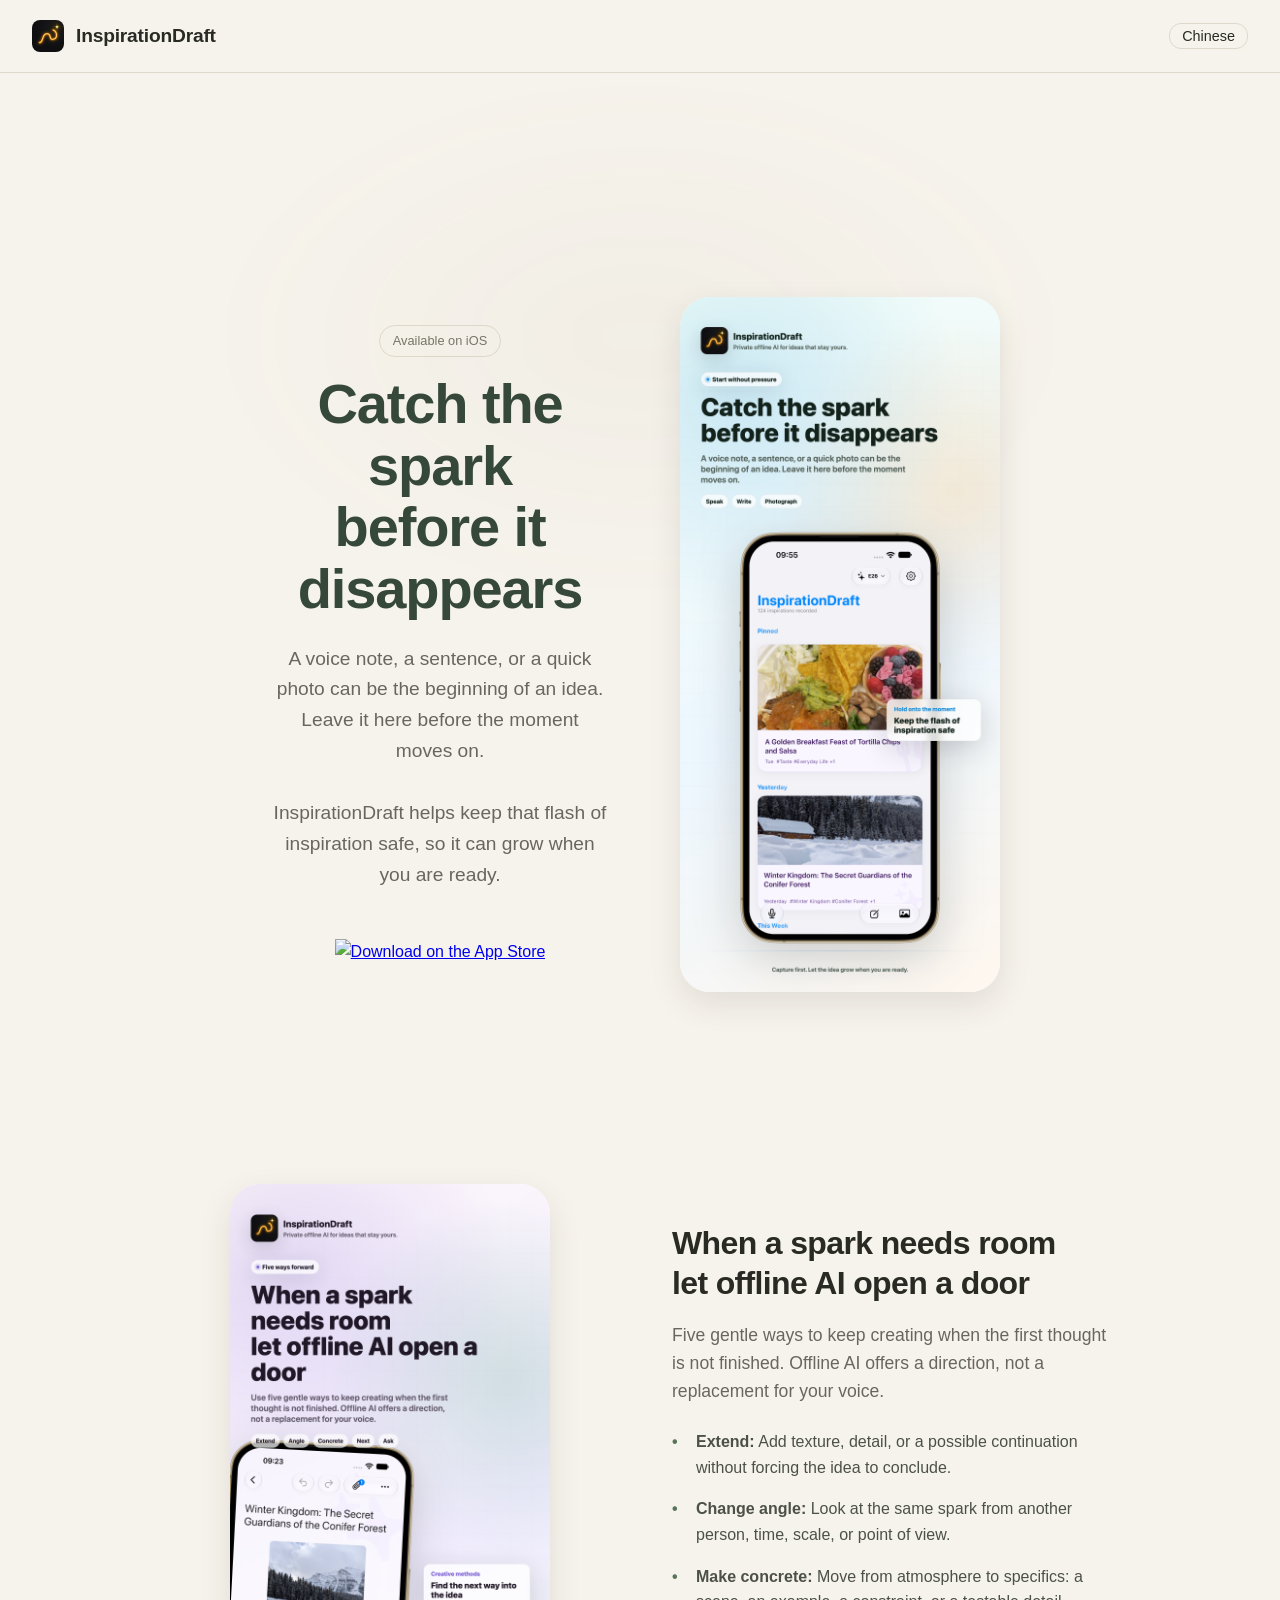
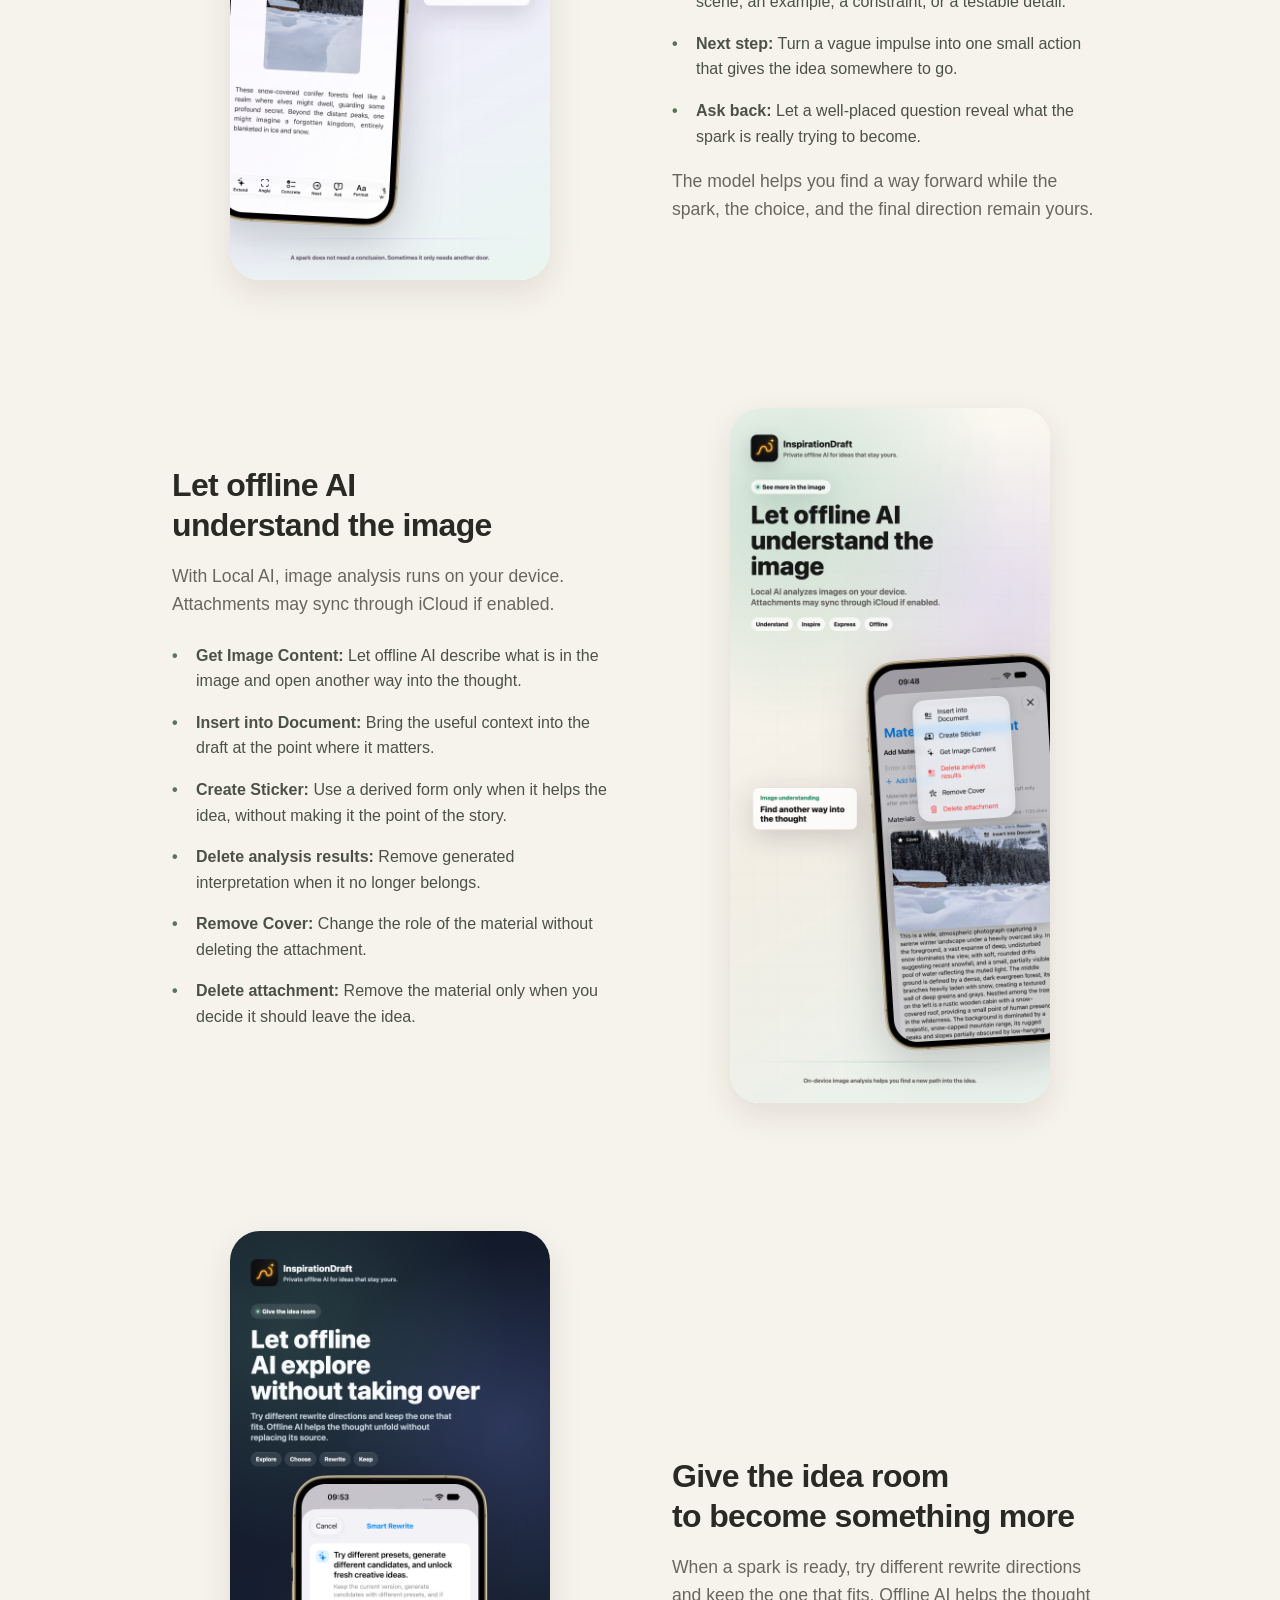
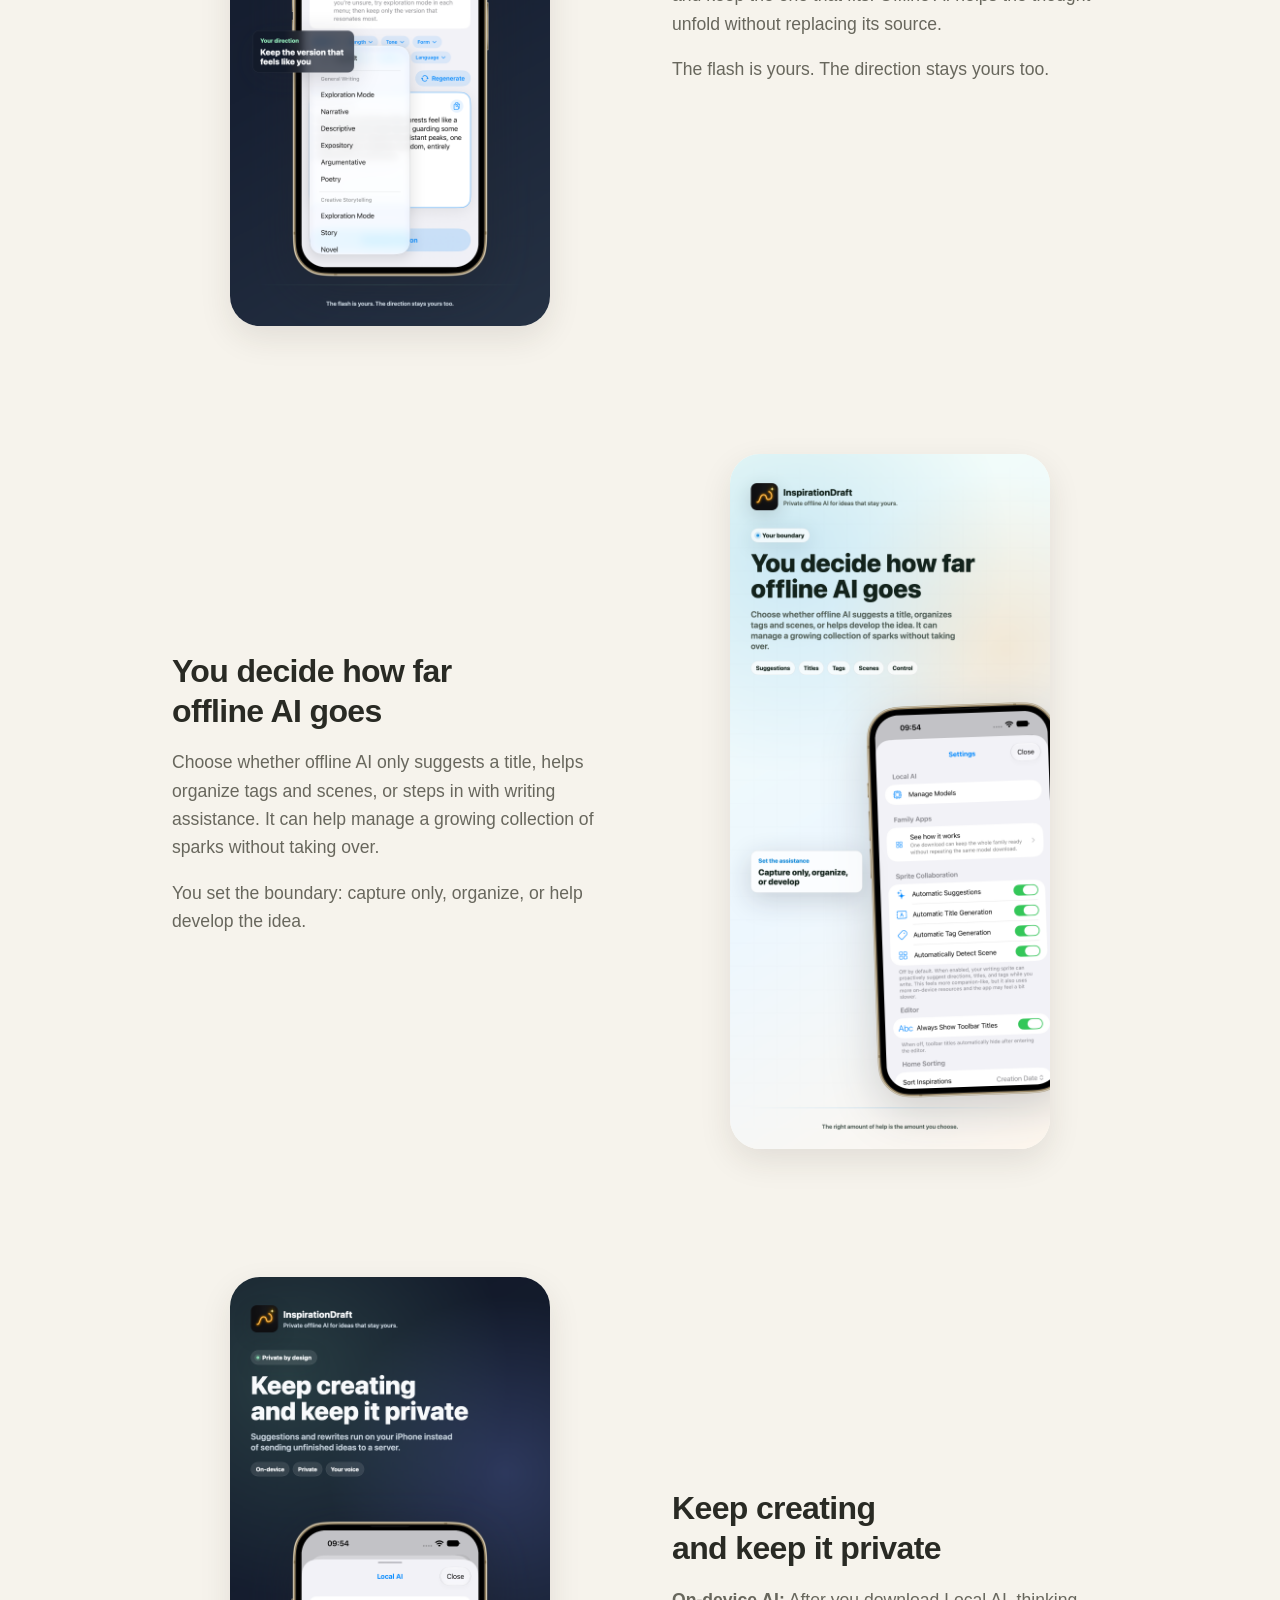
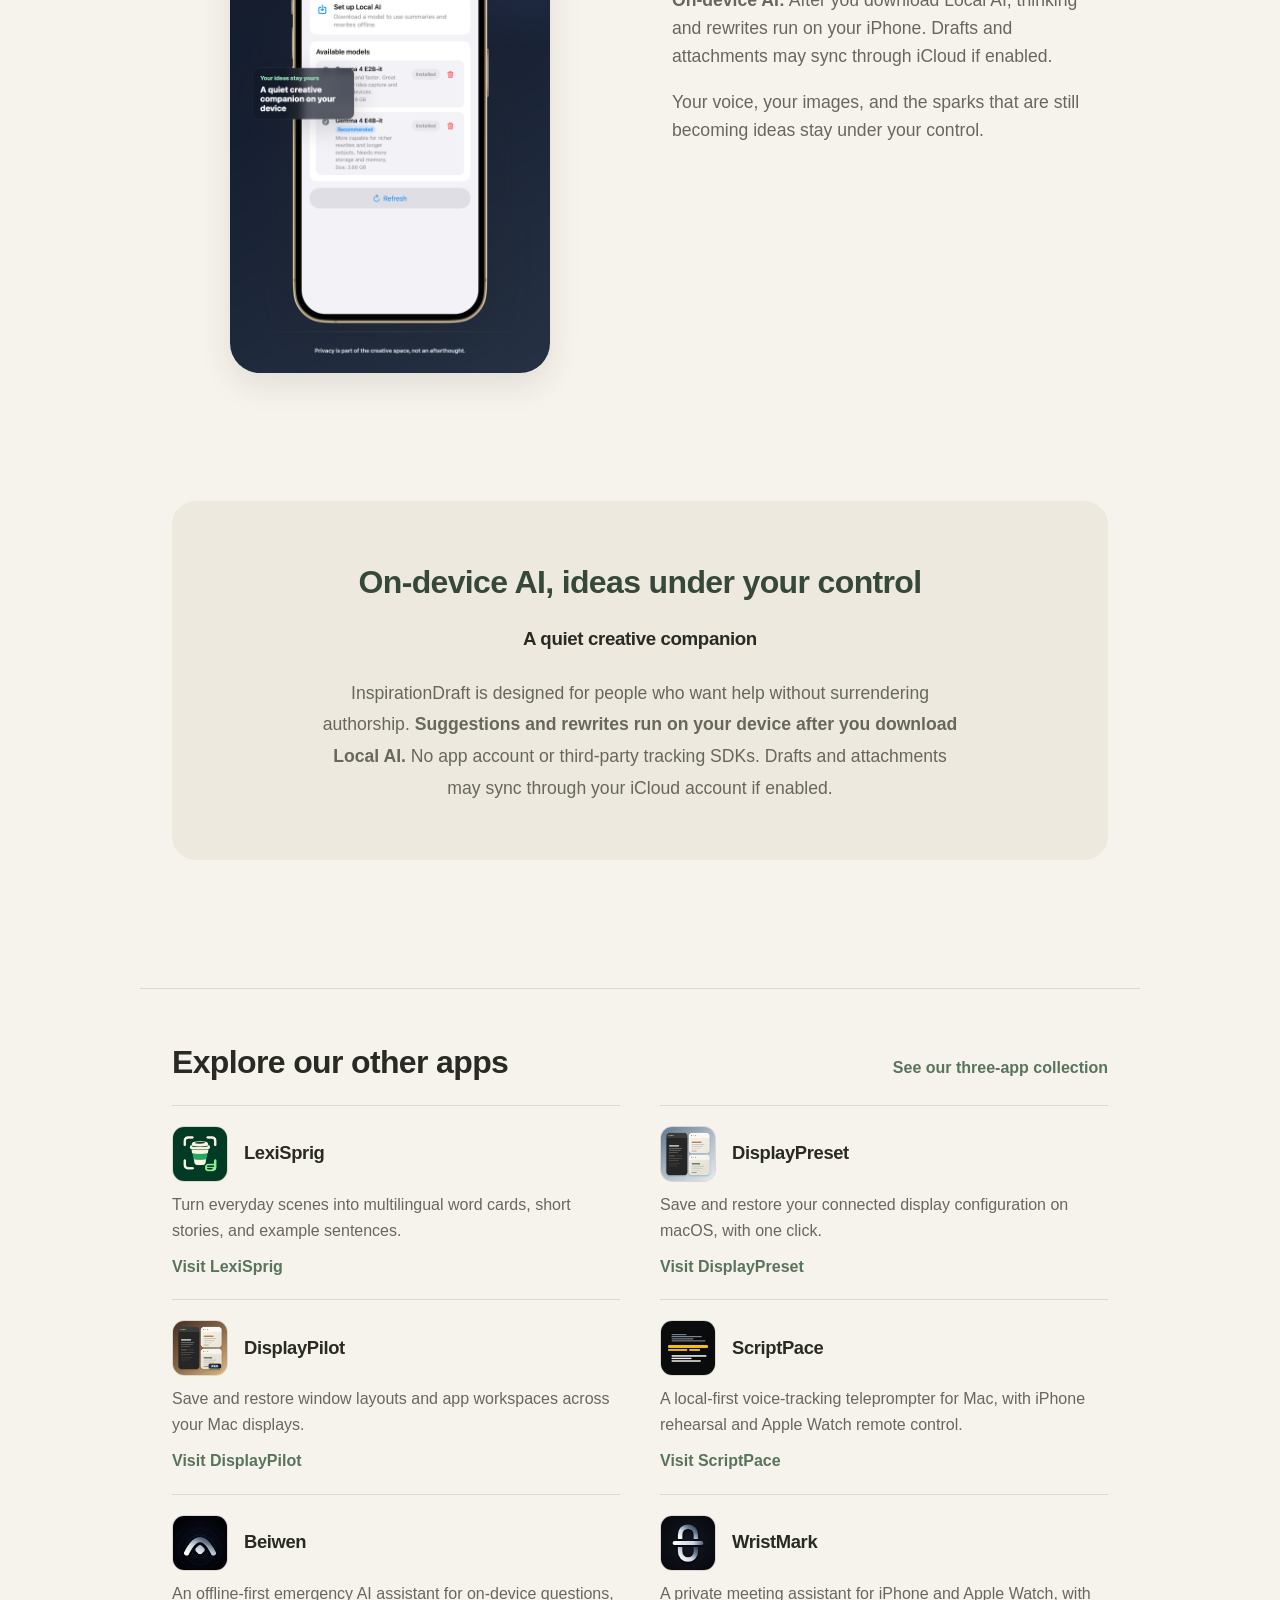
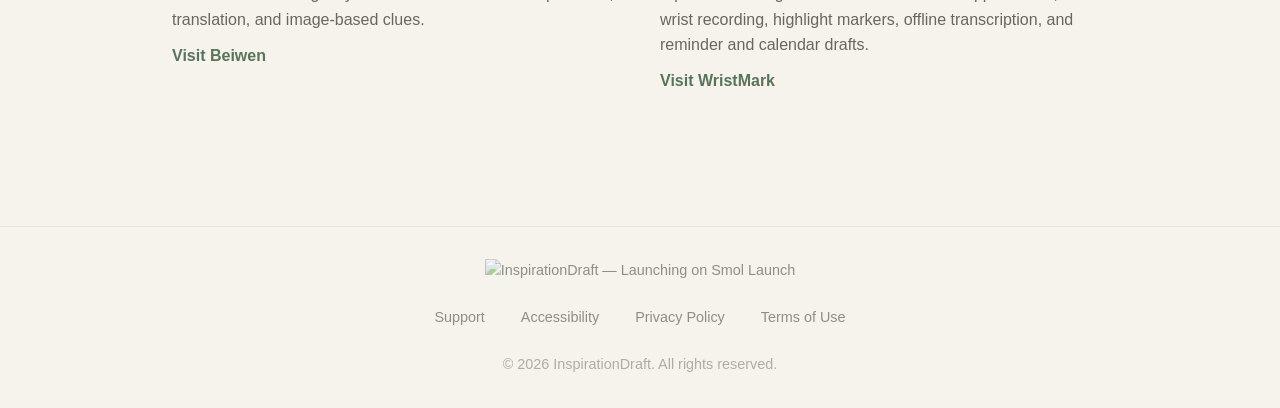
==== commit 7b85e166: "merge: publish SEO and local privacy updates" ====
--- a/index.html
+++ b/index.html
@@ -4,12 +4,50 @@
   <meta charset="UTF-8">
   <meta name="viewport" content="width=device-width, initial-scale=1.0">
   <meta name="color-scheme" content="light dark">
-  <title>InspirationDraft · 灵感树洞 — Every idea deserves to grow</title>
+  <title>InspirationDraft — Every idea deserves to grow</title>
+  <meta name="description" content="Capture ideas as they come, then organize and develop them when you're ready. Optional on-device AI offers creative directions.">
+  <link rel="canonical" href="https://inspiration-draft.github.io/">
+  <meta property="og:type" content="website">
+  <meta property="og:site_name" content="InspirationDraft">
+  <meta property="og:url" content="https://inspiration-draft.github.io/">
+  <meta property="og:title" content="InspirationDraft — Every idea deserves to grow">
+  <meta property="og:description" content="Capture ideas as they come, then organize and develop them when you're ready. Optional on-device AI offers creative directions.">
+  <meta property="og:image" content="https://inspiration-draft.github.io/icons/app_icon.png">
+  <meta property="og:image:alt" content="InspirationDraft app icon">
+  <meta property="og:locale" content="en_US">
+  <meta name="twitter:card" content="summary">
+  <meta name="twitter:title" content="InspirationDraft — Every idea deserves to grow">
+  <meta name="twitter:description" content="Capture ideas as they come, then organize and develop them when you're ready. Optional on-device AI offers creative directions.">
+  <meta name="twitter:image" content="https://inspiration-draft.github.io/icons/app_icon.png">
+  <meta name="twitter:image:alt" content="InspirationDraft app icon">
+  <script type="application/ld+json">
+    {
+      "@context": "https://schema.org",
+      "@graph": [
+        {
+          "@type": "WebSite",
+          "@id": "https://inspiration-draft.github.io/#website",
+          "url": "https://inspiration-draft.github.io/",
+          "name": "InspirationDraft"
+        },
+        {
+          "@type": "SoftwareApplication",
+          "@id": "https://inspiration-draft.github.io/#application",
+          "url": "https://inspiration-draft.github.io/",
+          "name": "InspirationDraft",
+          "operatingSystem": "iOS",
+          "description": "Capture ideas as they come, then organize and develop them when you're ready. Optional on-device AI offers creative directions.",
+          "downloadUrl": "https://apps.apple.com/app/id6772732983",
+          "image": "https://inspiration-draft.github.io/icons/app_icon.png"
+        }
+      ]
+    }
+  </script>
   <script src="js/main.js" defer></script>
   <link rel="stylesheet" href="css/style.css">
   <style>
     *, *::before, *::after { box-sizing: border-box; }
-    body { padding: 0; margin: 0; width: 100%; overflow-x: hidden; font-family: -apple-system, BlinkMacSystemFont, "Segoe UI", Roboto, Helvetica, Arial, sans-serif; background: var(--color-bg); color: var(--color-text-primary); line-height: 1.6; }
+    body { padding: 0; margin: 0; width: 100%; font-family: -apple-system, BlinkMacSystemFont, "Segoe UI", Roboto, Helvetica, Arial, sans-serif; background: var(--color-bg); color: var(--color-text-primary); line-height: 1.6; }
     .text-gradient { color: var(--id-heading-gradient); -webkit-text-fill-color: currentColor; background: none; }
     nav { display: flex; align-items: center; gap: 0.75rem; width: 100%; padding: 1.25rem 2rem; border-bottom: 1px solid var(--id-line); background: var(--id-nav); backdrop-filter: blur(10px); position: sticky; top: 0; z-index: 100; }
     .container { width: 100%; max-width: 1000px; margin: 0 auto; padding: 4rem 2rem; }
@@ -55,10 +93,17 @@
     footer { text-align: center; padding: 2rem; opacity: 0.5; font-size: 0.9rem; border-top: 1px solid var(--id-line); }
     footer a { color: var(--color-text-primary); margin: 0 1rem; text-decoration: none; }
     footer a:hover { text-decoration: underline; }
+    footer img { max-width: 100%; height: auto; }
+
+    @media (max-width: 1024px) {
+        nav { position: static; top: auto; }
+        .hero::before { width: calc(100% - 44px); }
+    }
 
     @media (max-width: 768px) {
         .container { padding: 3rem 1rem; }
         .hero, .feature-row, .feature-row:nth-child(even) { flex-direction: column; text-align: center; gap: 3rem; margin-bottom: 5rem; }
+        .hero { padding: 0; }
         .hero, .feature-row { width: 100%; }
         .hero-text, .feature-text, .hero-visual, .feature-visual { width: 100%; }
         .screenshot-frame { width: min(100%, 320px); }
@@ -74,9 +119,9 @@
   <nav id="site-nav" style="justify-content: space-between;">
     <div style="display:flex; align-items:center; gap:0.75rem;">
       <img src="icons/app_icon.png" alt="InspirationDraft Icon" style="width: 32px; height: 32px; border-radius: 8px;">
-      <span data-i18n="nav.brand" style="font-weight: 600; font-size: 1.2rem; letter-spacing: -0.01em;">InspirationDraft · 灵感树洞</span>
+      <span data-i18n="nav.brand" style="font-weight: 600; font-size: 1.2rem; letter-spacing: -0.01em;">InspirationDraft</span>
     </div>
-    <button onclick="toggleLang()" id="lang-btn" style="background:none; border:1px solid var(--color-border); color: var(--color-text-primary); border-radius:12px; padding:4px 12px; cursor:pointer; font-size: 0.9rem;">中文</button>
+    <button onclick="toggleLang()" id="lang-btn" style="background:none; border:1px solid var(--color-border); color: var(--color-text-primary); border-radius:12px; padding:4px 12px; cursor:pointer; font-size: 0.9rem;">Chinese</button>
   </nav>
 
   <div class="container">
@@ -192,6 +237,63 @@
     </section>
 
   </div>
+
+  <section class="other-apps-section" aria-labelledby="other-apps-title">
+    <div class="other-apps-heading">
+      <h2 id="other-apps-title" data-i18n="apps.title">Explore our other apps</h2>
+      <a href="campaign/three-apps/" data-i18n="apps.campaignLink">See the InspirationDraft, Beiwen, and WristMark collection</a>
+    </div>
+    <ul class="other-apps-list">
+      <li class="other-app-item">
+        <div class="other-app-item-heading">
+          <img class="other-app-icon" src="/app-icons/lexisprig.png" alt="" width="56" height="56" loading="lazy" decoding="async">
+          <h3 data-i18n="apps.lexisprigName">LexiSprig</h3>
+        </div>
+        <p data-i18n="apps.lexisprigDescription">Turn everyday scenes into multilingual word cards, short stories, and example sentences.</p>
+        <a href="https://lexisprig-app.github.io/" data-i18n="apps.lexisprigLink">Visit LexiSprig</a>
+      </li>
+      <li class="other-app-item">
+        <div class="other-app-item-heading">
+          <img class="other-app-icon" src="/app-icons/displaypreset.png" alt="" width="56" height="56" loading="lazy" decoding="async">
+          <h3 data-i18n="apps.displayPresetName">DisplayPreset</h3>
+        </div>
+        <p data-i18n="apps.displayPresetDescription">Save and restore your connected display configuration on macOS, with one click.</p>
+        <a href="https://displayset.github.io/" data-href-en="https://displayset.github.io/" data-href-zh="https://displayset.github.io/zh-hans.html" data-i18n="apps.displayPresetLink">Visit DisplayPreset</a>
+      </li>
+      <li class="other-app-item">
+        <div class="other-app-item-heading">
+          <img class="other-app-icon" src="/app-icons/displaypilot.png" alt="" width="56" height="56" loading="lazy" decoding="async">
+          <h3 data-i18n="apps.displayPilotName">DisplayPilot</h3>
+        </div>
+        <p data-i18n="apps.displayPilotDescription">Save and restore window layouts and app workspaces across your Mac displays.</p>
+        <a href="https://displayset.github.io/displaypilot.html" data-href-en="https://displayset.github.io/displaypilot.html" data-href-zh="https://displayset.github.io/zh-hans-displaypilot.html" data-i18n="apps.displayPilotLink">Visit DisplayPilot</a>
+      </li>
+      <li class="other-app-item">
+        <div class="other-app-item-heading">
+          <img class="other-app-icon" src="/app-icons/scriptpace.png" alt="" width="56" height="56" loading="lazy" decoding="async">
+          <h3 data-i18n="apps.scriptPaceName">ScriptPace</h3>
+        </div>
+        <p data-i18n="apps.scriptPaceDescription">A local-first voice-tracking teleprompter for Mac, with iPhone rehearsal and Apple Watch remote control.</p>
+        <a href="https://scriptpace.github.io/" data-i18n="apps.scriptPaceLink">Visit ScriptPace</a>
+      </li>
+      <li class="other-app-item">
+        <div class="other-app-item-heading">
+          <img class="other-app-icon" src="/app-icons/beiwen.png" alt="" width="56" height="56" loading="lazy" decoding="async">
+          <h3 data-i18n="apps.beiwenName">Beiwen</h3>
+        </div>
+        <p data-i18n="apps.beiwenDescription">An offline-first emergency AI assistant for on-device questions, translation, and image-based clues.</p>
+        <a href="https://beiwen-app.github.io/" data-i18n="apps.beiwenLink">Visit Beiwen</a>
+      </li>
+      <li class="other-app-item">
+        <div class="other-app-item-heading">
+          <img class="other-app-icon" src="/app-icons/wristmark.svg" alt="" width="56" height="56" loading="lazy" decoding="async">
+          <h3 data-i18n="apps.wristMarkName">WristMark</h3>
+        </div>
+        <p data-i18n="apps.wristMarkDescription">A private meeting assistant for iPhone and Apple Watch, with wrist recording, highlight markers, offline transcription, and reminder and calendar drafts.</p>
+        <a href="https://wristmark-app.github.io/" data-i18n="apps.wristMarkLink">Visit WristMark</a>
+      </li>
+    </ul>
+  </section>
 
   <footer>
     <div style="margin-bottom: 1.5rem;">
